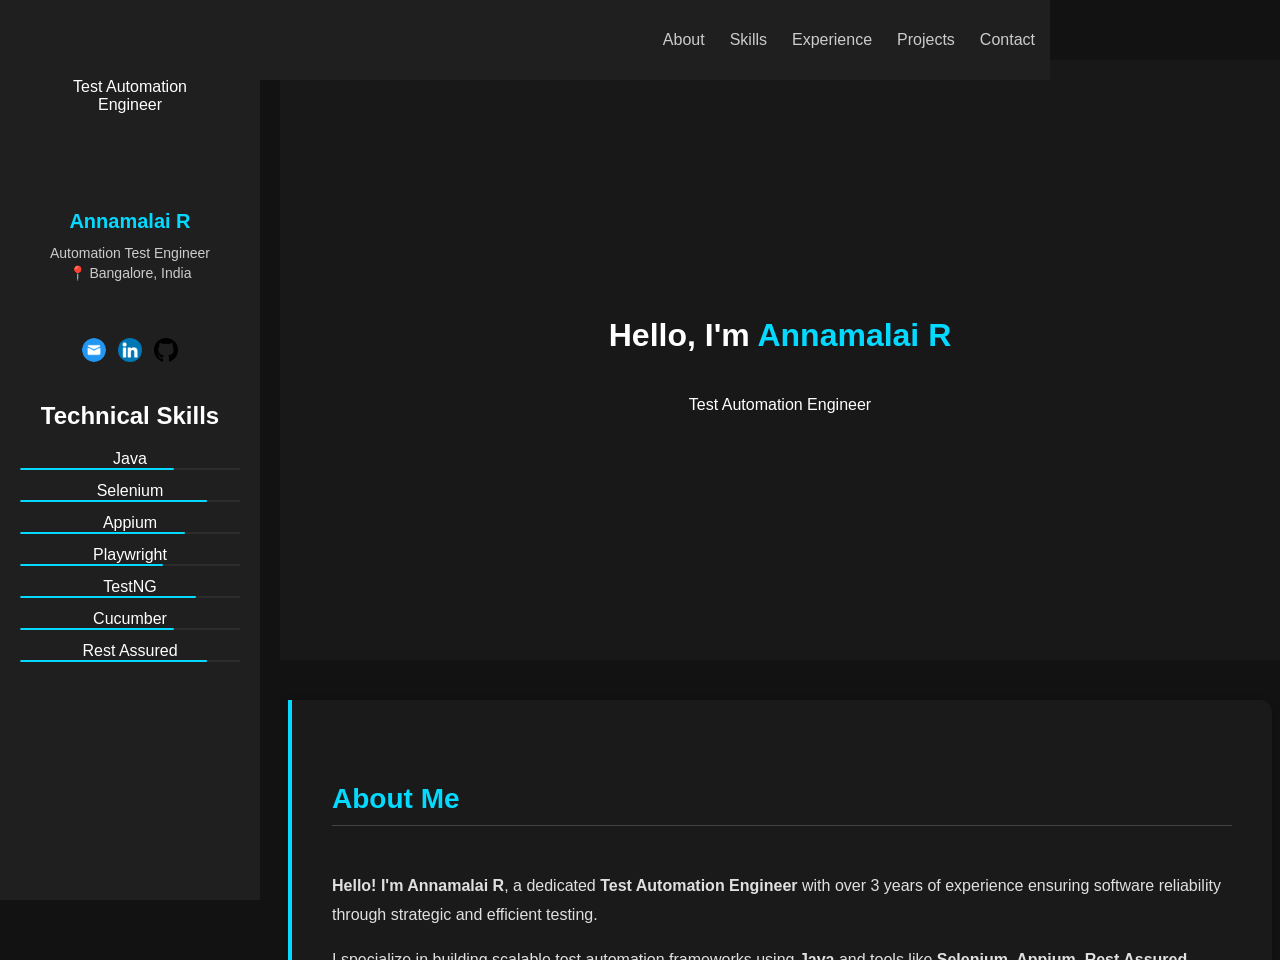
==== index.html @ fef2aa0e "Update index.html" ====
<!DOCTYPE html>
<html lang="en">
<head>
    <meta charset="UTF-8">
    <meta name="viewport" content="width=device-width, initial-scale=1.0">
    <meta name="description" content="Annamalai R | Automation Test Engineer skilled in Java, Selenium, Appium, Playwright, and more.">
    <meta property="og:title" content="Annamalai R |  Automation Test Engineer" />
    <meta property="og:description" content="Portfolio of Annamalai R, expert in Selenium, Java, Playwright, and API Testing." />
    <meta property="og:image" content="profile.jpg" />
    <meta property="og:type" content="website" />
    <title>Annamalai R | Portfolio</title>
    <link rel="stylesheet" href="styles.css">
    <script src="script.js" defer></script>
    <link rel="preconnect" href="https://fonts.googleapis.com">
    <link rel="preconnect" href="https://fonts.gstatic.com" crossorigin>
    <link href="https://fonts.googleapis.com/css2?family=DM+Sans:wght@300;400;600&display=swap" rel="stylesheet">
</head>
<body>
<aside class="sidebar">
    <img src="profile.png" alt="Annamalai R - Test Automation Engineer" />
    <h1>Annamalai R</h1>
    <p>Automation Test Engineer</p>
    <p>📍 Bangalore, India</p>
    <nav class="social-icons">
        <a href="mailto:annamalairaja2903@gmail.com" target="_blank">
            <img src="icons/mail.png" alt="Email" />
        </a>
        <a href="https://linkedin.com/in/annamalai-raja/" target="_blank">
            <img src="icons/linkedin.png" alt="LinkedIn" />
        </a>
        <a href="https://github.com/annamalai-raja" target="_blank">
            <img src="icons/github.png" alt="GitHub" />
        </a>
    </nav>
    <div class="skills-sidebar">
        <h2>Technical Skills</h2>
        <div class="skill"><span>Java</span><div class="skill-bar"><div class="skill-level" data-skill="70%"></div></div></div>
        <div class="skill"><span>Selenium</span><div class="skill-bar"><div class="skill-level" data-skill="85%"></div></div></div>
        <div class="skill"><span>Appium</span><div class="skill-bar"><div class="skill-level" data-skill="75%"></div></div></div>
        <div class="skill"><span>Playwright</span><div class="skill-bar"><div class="skill-level" data-skill="65%"></div></div></div>
        <div class="skill"><span>TestNG</span><div class="skill-bar"><div class="skill-level" data-skill="80%"></div></div></div>
        <div class="skill"><span>Cucumber</span><div class="skill-bar"><div class="skill-level" data-skill="70%"></div></div></div>
        <div class="skill"><span>Rest Assured</span><div class="skill-bar"><div class="skill-level" data-skill="85%"></div></div></div>
    </div>
</aside>
<main class="main-content">
    <nav class="navbar">
        <ul id="nav-links">
            <li><a href="#about" aria-label="About Section">About</a></li>
            <li><a href="#skills">Skills</a></li>
            <li><a href="#experience">Experience</a></li>
            <li><a href="#projects">Projects</a></li>
            <li><a href="#contact">Contact</a></li>
        </ul>
    </nav>
    <section class="hero">
        <h2>Hello, I'm <span>Annamalai R</span></h2>
        <p>Test Automation Engineer | Java | Selenium | Appium | Playwright</p>
    </section>
    <section id="about" class="section">
        <h2>About Me</h2>
        <div class="section-content" style="display: block; line-height: 1.8;">
            <p><strong>Hello! I'm Annamalai R</strong>, a dedicated <strong>Test Automation Engineer</strong> with over 3 years of experience ensuring software reliability through strategic and efficient testing.</p>

            <p>I specialize in building scalable test automation frameworks using <strong>Java</strong> and tools like <strong>Selenium, Appium, Rest Assured, TestNG</strong>, and <strong>Cucumber</strong>. I thrive in CI/CD environments powered by <strong>Git, Jenkins, Maven, Docker</strong>, and testing platforms like <strong>TestingBot</strong>.</p>

            <p>Curiosity fuels my growth—I’m currently exploring <strong>JavaScript</strong> and <strong>Playwright</strong> to expand my full-stack test capabilities and future-proof my QA career.</p>

            <p>When I’m not automating, you’ll find me experimenting with new tech, watching deep-dive content, or exploring how to improve testing strategies with emerging tools.</p>

            <p><strong>Open to new opportunities</strong> where I can learn, contribute, and collaborate with passionate teams to deliver high-quality software.</p>
        </div>
    </section>

    <section id="experience" class="section">
        <h2>Professional Experience</h2>
        <div class="section-content">
            <article class="card">
                <h3>Test Automation Engineer</h3>
                <p>TestUnity, Bangalore | Aug 2024 – Present</p>
            </article>
            <article class="card">
                <h3>Test Engineer</h3>
                <p>Infosys Limited, Bangalore | Feb 2022 – Feb 2024</p>
            </article>
        </div>
    </section>
    <section id="projects" class="section">
        <h2>Projects</h2>
        <div class="section-content">
            <button class="card" onclick="showPopup('stackbox')">Stackbox - Warehouse Management</button>
            <button class="card" onclick="showPopup('travel')">Customer Travel Solutions</button>
            <button class="card" onclick="showPopup('tractor')">Tractor Supply Chain</button>
            <button class="card" onclick="showPopup('retail')">Total Energies Retail Apps</button>
        </div>
    </section>
    <section id="contact" class="section contact">
        <h2>Contact Me</h2>
        <div class="social-icons">
            <a href="mailto:annamalairaja2903@gmail.com" target="_blank">
                <img src="icons/mail.png" alt="Email">
            </a>
            <a href="https://linkedin.com/in/annamalai-raja/" target="_blank">
                <img src="icons/linkedin.png" alt="LinkedIn">
            </a>
        </div>
    </section>

    <section class="resume-section">
        <h2>📄 Want My Resume?</h2>
        <a href="resume.pdf" download>Download Resume</a>
    </section>

    <footer>
        <p>&copy; 2025 Annamalai R. All Rights Reserved.</p>
    </footer>
</main>
</body>
</html>
---- styles.css ----
/* Minimalistic Dark Theme Styles */
body {
    font-family: 'Poppins', sans-serif;
    margin: 0;
    padding: 0;
    background-color: #121212;
    color: #e0e0e0;
    display: flex;
    flex-direction: row;
    height: 100vh;
    overflow: hidden;
}

/* Scrollbar */
::-webkit-scrollbar {
    width: 8px;
}
::-webkit-scrollbar-thumb {
    background: #333;
    border-radius: 4px;
}

/* Sidebar */
.sidebar {
    display: flex;
    flex-direction: column;
    justify-content: flex-start;
    width: 260px;
    background-color: #1f1f1f;
    color: white;
    text-align: center;
    padding: 20px;
    position: fixed;
    height: 100vh;
    left: 0;
    z-index: 101;
    transition: transform 0.3s ease;
    overflow-y: auto;
    flex-shrink: 0;
    box-sizing: border-box;
}

.sidebar img {
    width: 120px;
    height: 120px;
    border-radius: 16px;
    margin: 40px auto 20px auto;
    display: block;
    object-fit: cover;
}

.sidebar h1 {
    font-size: 20px;
    margin: 10px 0;
    color: #04D9FF;
}

.sidebar p {
    font-size: 14px;
    margin: 2px 0;
    color: #ccc;
}

.social-icons {
    display: flex;
    justify-content: center;
    gap: 12px;
    margin-top: 15px;
}

.social-icons img {
    width: 24px;
    height: 24px;
    transition: transform 0.3s ease;
}

.social-icons img:hover {
    transform: scale(1.1);
}

/* Main Content */
.main-content {
    margin-left: 280px;
    width: calc(100% - 280px);
    transition: margin-left 0.3s ease-in-out;
    padding-top: 60px;
    overflow-y: auto;
    height: 100vh;
}

/* Navbar */
.navbar {
    background-color: #1f1f1f;
    color: white;
    padding: 15px;
    display: flex;
    justify-content: flex-end;
    align-items: center;
    position: fixed;
    width: calc(100% - 260px);
    top: 0;
    left: 0;
    height: 50px;
    z-index: 102;
}

.navbar ul {
    list-style: none;
    display: flex;
    gap: 25px;
    margin: 0;
    padding: 0;
}

.navbar a {
    color: #ccc;
    text-decoration: none;
    font-weight: 500;
    transition: color 0.3s;
}

.navbar a:hover {
    color: #04D9FF;
}

.menu-toggle {
    background: none;
    border: none;
    color: #04D9FF;
    font-size: 24px;
    margin-right: 20px;
    cursor: pointer;
    display: none;
}

/* Hero Section */
.hero {
    text-align: center;
    padding: 100px 20px;
    background: #181818;
    color: #fff;
    height: 400px;
    display: flex;
    flex-direction: column;
    justify-content: center;
    animation: fadeInDown 1s ease-in-out;
}

@keyframes fadeInDown {
    0% {
        opacity: 0;
        transform: translateY(-30px);
    }
    100% {
        opacity: 1;
        transform: translateY(0);
    }
}

.hero h2 {
    font-size: 32px;
    font-weight: 700;
}

.hero span {
    color: #04D9FF;
}

/* Sections */
.section {
    padding: 60px 40px;
    background: #1a1a1a;
    margin: 40px auto;
    border-left: 4px solid #04D9FF;
    border-radius: 0 12px 12px 0;
    box-shadow: 0 4px 12px rgba(0,0,0,0.2);
    max-width: 900px;
    text-align: left;
}

.section h2 {
    font-size: 28px;
    color: #04D9FF;
    margin-bottom: 20px;
    border-bottom: 1px solid #444;
    padding-bottom: 10px;
}

.section-content {
    display: grid;
    grid-template-columns: repeat(auto-fit, minmax(200px, 1fr));
    gap: 20px;
    padding-top: 10px;
}

/* Card */
.card {
    background: #2a2a2a;
    color: #f0f0f0;
    padding: 20px;
    border-radius: 10px;
    box-shadow: 0 4px 8px rgba(0, 0, 0, 0.2);
    transition: transform 0.3s ease-in-out, box-shadow 0.3s ease-in-out;
    text-align: center;
    cursor: pointer;
}

.card:hover {
    transform: scale(1.05);
    box-shadow: 0 0 14px #04D9FF;
}

/* Skill Bars */
.skill-bar {
    background-color: #2c2c2c;
    border-radius: 4px;
    height: 2px;
    width: 100%;
    overflow: hidden;
    margin-bottom: 12px;
}

.skill-level {
    height: 100%;
    background-color: #04D9FF;
    border-radius: 4px;
    width: 0%;
    transition: width 1.5s ease-in-out;
}

/* Resume Section */
.resume-section {
    background: #181818;
    margin: 40px auto;
    padding: 50px;
    max-width: 900px;
    border-left: 4px solid #04D9FF;
    border-radius: 0 12px 12px 0;
    text-align: center;
    box-shadow: 0 4px 10px rgba(0, 255, 100, 0.15);
}

.resume-section h2 {
    color: #04D9FF;
    font-size: 26px;
    margin-bottom: 20px;
}

.resume-section a {
    display: inline-block;
    padding: 12px 24px;
    background-color: transparent;
    color: #04D9FF;
    border: 2px solid #04D9FF;
    border-radius: 8px;
    text-decoration: none;
    font-weight: 600;
    transition: all 0.3s ease-in-out;
}

.resume-section a:hover {
    background-color: #04D9FF;
    color: #121212;
    box-shadow: 0 0 10px #04D9FF;
}

/* Footer */
footer {
    text-align: center;
    padding: 20px;
    background: #1f1f1f;
    color: #aaa;
    margin-top: 0;
}

/* Responsive */
@media (max-width: 768px) {
    .sidebar {
        width: 250px;
        transform: translateX(-100%);
        transition: transform 0.3s;
    }

    .sidebar.active {
        transform: translateX(0);
    }

    .main-content {
        margin-left: 0;
        width: 100%;
        padding-top: 60px;
    }

    .navbar {
        width: 100%;
        left: 0;
        justify-content: space-between;
    }

    .menu-toggle {
        display: block;
    }
}
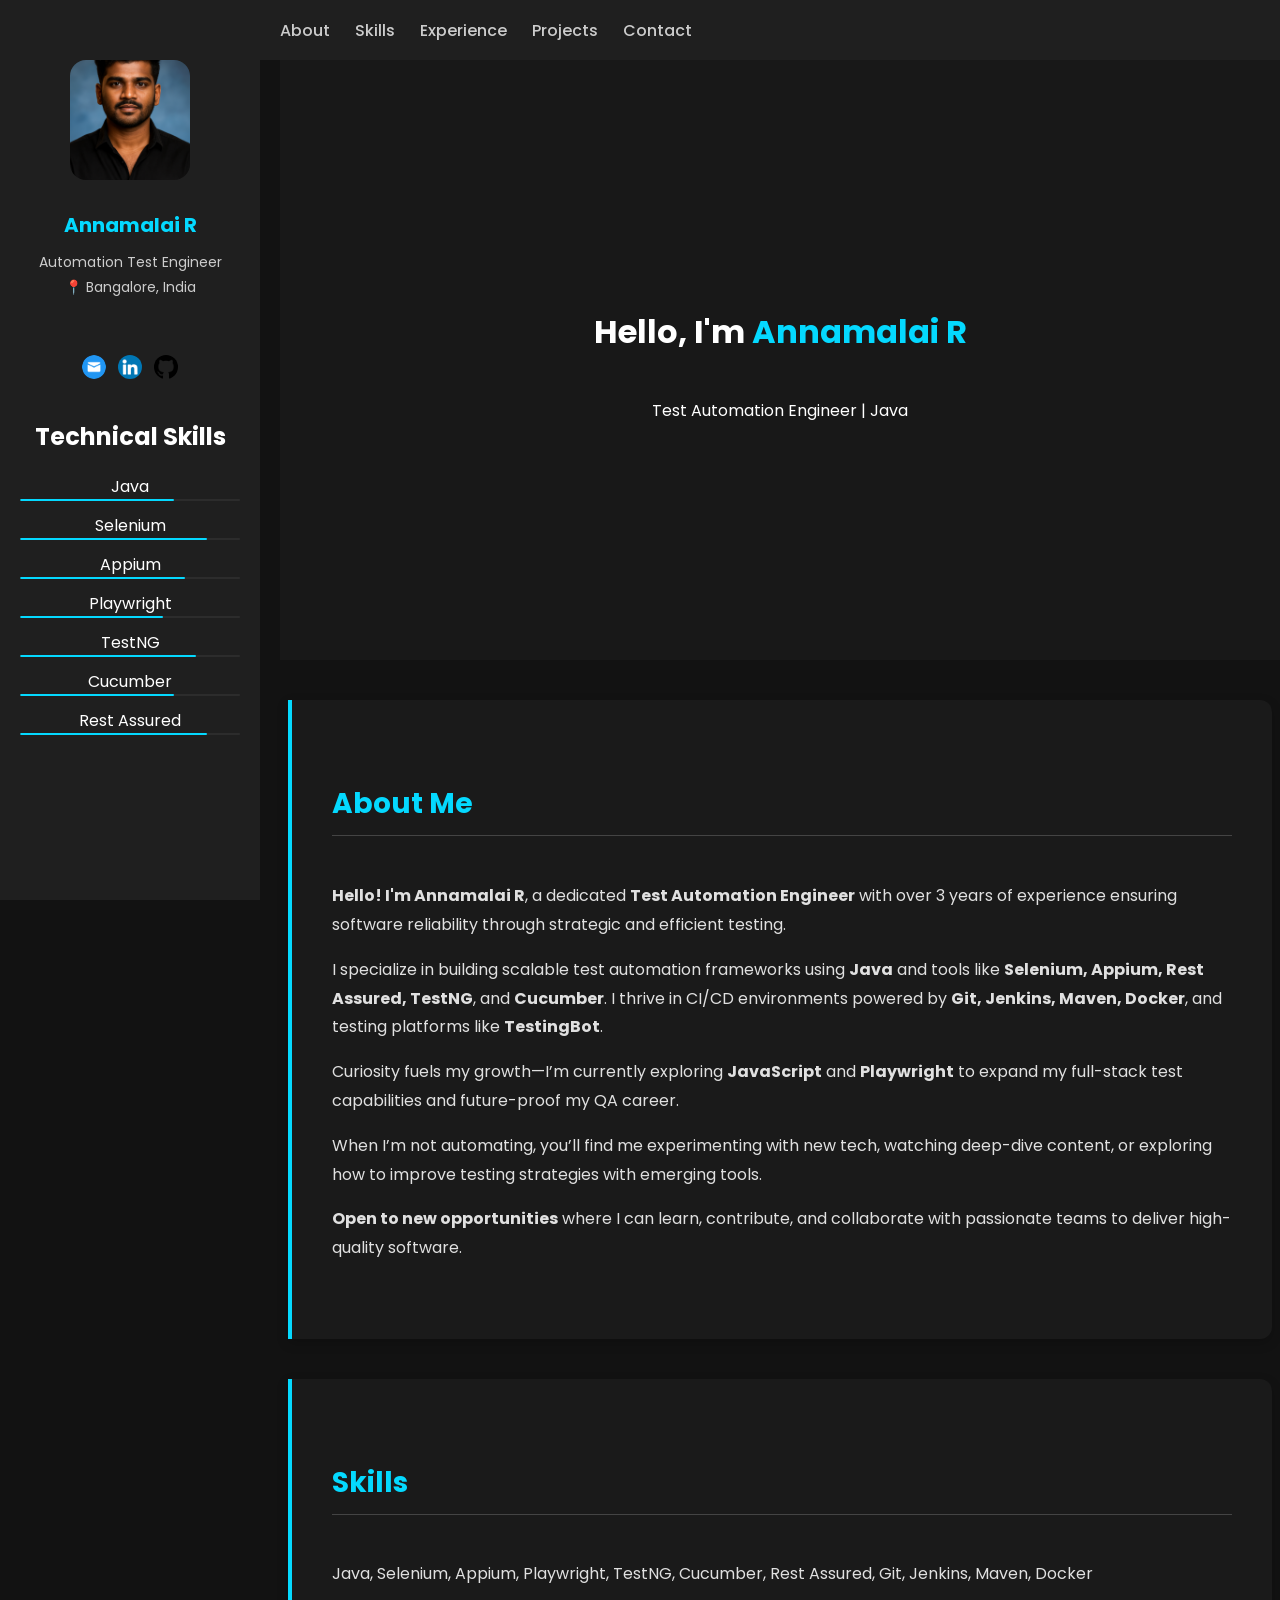
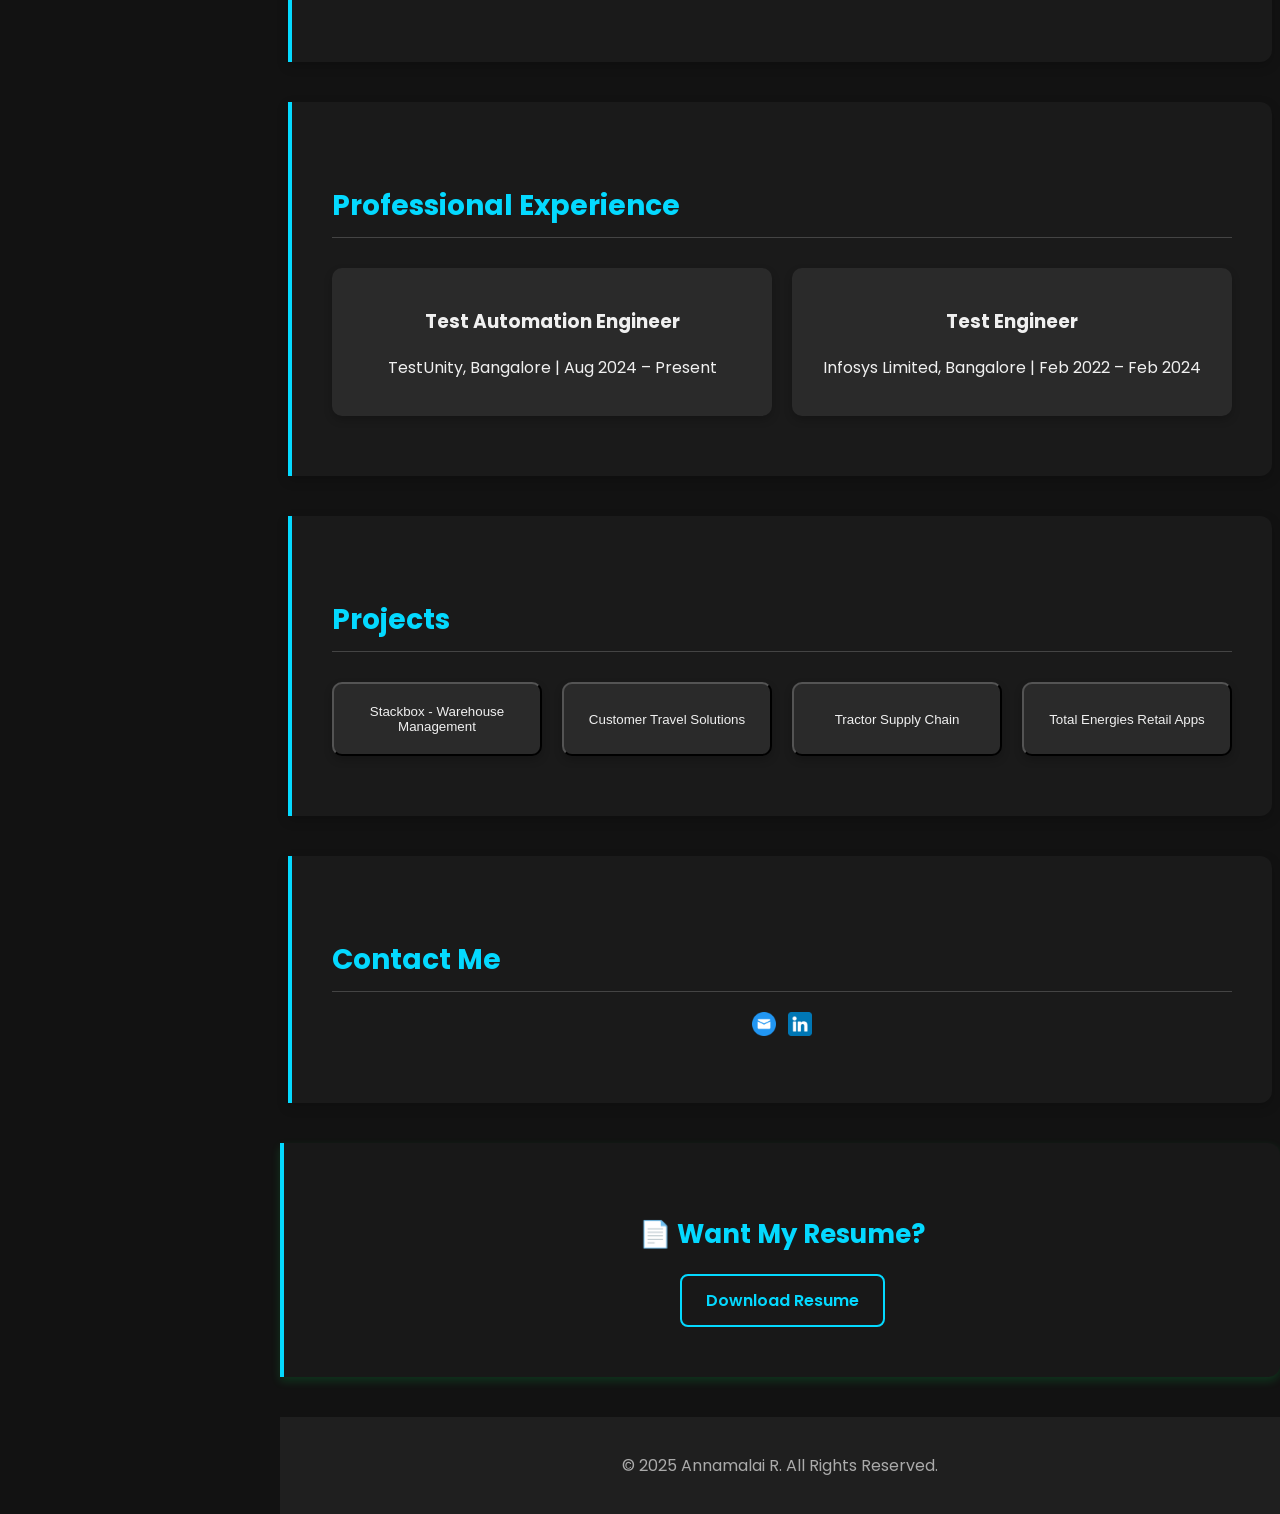
==== commit 179c5347: "changes" ====
--- a/index.html
+++ b/index.html
@@ -4,34 +4,39 @@
     <meta charset="UTF-8">
     <meta name="viewport" content="width=device-width, initial-scale=1.0">
     <meta name="description" content="Annamalai R | Automation Test Engineer skilled in Java, Selenium, Appium, Playwright, and more.">
-    <meta property="og:title" content="Annamalai R |  Automation Test Engineer" />
+    <meta property="og:title" content="Annamalai R | Automation Test Engineer" />
     <meta property="og:description" content="Portfolio of Annamalai R, expert in Selenium, Java, Playwright, and API Testing." />
-    <meta property="og:image" content="profile.jpg" />
+    <meta property="og:image" content="profile.png" />
     <meta property="og:type" content="website" />
     <title>Annamalai R | Portfolio</title>
+
+    <!-- Styles -->
     <link rel="stylesheet" href="styles.css">
     <script src="script.js" defer></script>
+
+    <!-- Fonts -->
     <link rel="preconnect" href="https://fonts.googleapis.com">
     <link rel="preconnect" href="https://fonts.gstatic.com" crossorigin>
-    <link href="https://fonts.googleapis.com/css2?family=DM+Sans:wght@300;400;600&display=swap" rel="stylesheet">
+    <link href="https://fonts.googleapis.com/css2?family=Poppins:wght@300;400;600&display=swap" rel="stylesheet">
 </head>
 <body>
 <aside class="sidebar">
-    <img src="profile.png" alt="Annamalai R - Test Automation Engineer" />
+    <img src="profile.png" alt="Profile picture of Annamalai R - Test Automation Engineer" />
     <h1>Annamalai R</h1>
     <p>Automation Test Engineer</p>
     <p>📍 Bangalore, India</p>
     <nav class="social-icons">
-        <a href="mailto:annamalairaja2903@gmail.com" target="_blank">
-            <img src="icons/mail.png" alt="Email" />
+        <a href="mailto:annamalairaja2903@gmail.com" aria-label="Email Me">
+            <img src="icons/mail.png" alt="Email Icon" />
         </a>
-        <a href="https://linkedin.com/in/annamalai-raja/" target="_blank">
-            <img src="icons/linkedin.png" alt="LinkedIn" />
+        <a href="https://linkedin.com/in/annamalai-raja/" target="_blank" aria-label="LinkedIn Profile">
+            <img src="icons/linkedin.png" alt="LinkedIn Icon" />
         </a>
-        <a href="https://github.com/annamalai-raja" target="_blank">
-            <img src="icons/github.png" alt="GitHub" />
+        <a href="https://github.com/annamalai-raja" target="_blank" aria-label="GitHub Profile">
+            <img src="icons/github.png" alt="GitHub Icon" />
         </a>
     </nav>
+
     <div class="skills-sidebar">
         <h2>Technical Skills</h2>
         <div class="skill"><span>Java</span><div class="skill-bar"><div class="skill-level" data-skill="70%"></div></div></div>
@@ -43,32 +48,39 @@
         <div class="skill"><span>Rest Assured</span><div class="skill-bar"><div class="skill-level" data-skill="85%"></div></div></div>
     </div>
 </aside>
+
 <main class="main-content">
     <nav class="navbar">
+        <button class="menu-toggle" onclick="toggleMenu()">☰</button>
         <ul id="nav-links">
             <li><a href="#about" aria-label="About Section">About</a></li>
-            <li><a href="#skills">Skills</a></li>
-            <li><a href="#experience">Experience</a></li>
-            <li><a href="#projects">Projects</a></li>
-            <li><a href="#contact">Contact</a></li>
+            <li><a href="#skills" aria-label="Skills Section">Skills</a></li>
+            <li><a href="#experience" aria-label="Experience Section">Experience</a></li>
+            <li><a href="#projects" aria-label="Projects Section">Projects</a></li>
+            <li><a href="#contact" aria-label="Contact Section">Contact</a></li>
         </ul>
     </nav>
+
     <section class="hero">
         <h2>Hello, I'm <span>Annamalai R</span></h2>
-        <p>Test Automation Engineer | Java | Selenium | Appium | Playwright</p>
+        <p></p>
     </section>
+
     <section id="about" class="section">
         <h2>About Me</h2>
-        <div class="section-content" style="display: block; line-height: 1.8;">
+        <div class="section-content about-text">
             <p><strong>Hello! I'm Annamalai R</strong>, a dedicated <strong>Test Automation Engineer</strong> with over 3 years of experience ensuring software reliability through strategic and efficient testing.</p>
+            <p>I specialize in building scalable test automation frameworks using <strong>Java</strong> and tools like <strong>Selenium, Appium, Rest Assured, TestNG</strong>, and <strong>Cucumber</strong>. I thrive in CI/CD environments powered by <strong>Git, Jenkins, Maven, Docker</strong>, and testing platforms like <strong>TestingBot</strong>.</p>
+            <p>Curiosity fuels my growth—I’m currently exploring <strong>JavaScript</strong> and <strong>Playwright</strong> to expand my full-stack test capabilities and future-proof my QA career.</p>
+            <p>When I’m not automating, you’ll find me experimenting with new tech, watching deep-dive content, or exploring how to improve testing strategies with emerging tools.</p>
+            <p><strong>Open to new opportunities</strong> where I can learn, contribute, and collaborate with passionate teams to deliver high-quality software.</p>
+        </div>
+    </section>
 
-            <p>I specialize in building scalable test automation frameworks using <strong>Java</strong> and tools like <strong>Selenium, Appium, Rest Assured, TestNG</strong>, and <strong>Cucumber</strong>. I thrive in CI/CD environments powered by <strong>Git, Jenkins, Maven, Docker</strong>, and testing platforms like <strong>TestingBot</strong>.</p>
-
-            <p>Curiosity fuels my growth—I’m currently exploring <strong>JavaScript</strong> and <strong>Playwright</strong> to expand my full-stack test capabilities and future-proof my QA career.</p>
-
-            <p>When I’m not automating, you’ll find me experimenting with new tech, watching deep-dive content, or exploring how to improve testing strategies with emerging tools.</p>
-
-            <p><strong>Open to new opportunities</strong> where I can learn, contribute, and collaborate with passionate teams to deliver high-quality software.</p>
+    <section id="skills" class="section">
+        <h2>Skills</h2>
+        <div class="section-content">
+            <p>Java, Selenium, Appium, Playwright, TestNG, Cucumber, Rest Assured, Git, Jenkins, Maven, Docker</p>
         </div>
     </section>
 
@@ -85,6 +97,7 @@
             </article>
         </div>
     </section>
+
     <section id="projects" class="section">
         <h2>Projects</h2>
         <div class="section-content">
@@ -94,14 +107,15 @@
             <button class="card" onclick="showPopup('retail')">Total Energies Retail Apps</button>
         </div>
     </section>
+
     <section id="contact" class="section contact">
         <h2>Contact Me</h2>
         <div class="social-icons">
-            <a href="mailto:annamalairaja2903@gmail.com" target="_blank">
-                <img src="icons/mail.png" alt="Email">
+            <a href="mailto:annamalairaja2903@gmail.com" aria-label="Email Me">
+                <img src="icons/mail.png" alt="Email Icon">
             </a>
-            <a href="https://linkedin.com/in/annamalai-raja/" target="_blank">
-                <img src="icons/linkedin.png" alt="LinkedIn">
+            <a href="https://linkedin.com/in/annamalai-raja/" target="_blank" aria-label="LinkedIn Profile">
+                <img src="icons/linkedin.png" alt="LinkedIn Icon">
             </a>
         </div>
     </section>
--- a/styles.css
+++ b/styles.css
@@ -1,4 +1,4 @@
-/* Minimalistic Dark Theme Styles */
+/* Dark Theme with #04D9FF Accent */
 body {
     font-family: 'Poppins', sans-serif;
     margin: 0;
@@ -7,8 +7,7 @@
     color: #e0e0e0;
     display: flex;
     flex-direction: row;
-    height: 100vh;
-    overflow: hidden;
+    min-height: 100vh;
 }
 
 /* Scrollbar */
@@ -84,24 +83,23 @@
     width: calc(100% - 280px);
     transition: margin-left 0.3s ease-in-out;
     padding-top: 60px;
-    overflow-y: auto;
-    height: 100vh;
 }
 
 /* Navbar */
 .navbar {
     background-color: #1f1f1f;
     color: white;
-    padding: 15px;
-    display: flex;
-    justify-content: flex-end;
-    align-items: center;
+    padding: 0 20px;
+    display: flex;
+    justify-content: space-between; /* Space between button and links */
+    align-items: center; /* Vertical alignment */
     position: fixed;
+    top: 0;
+    left: 260px; /* Matches sidebar width */
+    height: 60px;
     width: calc(100% - 260px);
-    top: 0;
-    left: 0;
-    height: 50px;
     z-index: 102;
+    box-sizing: border-box;
 }
 
 .navbar ul {
@@ -128,9 +126,26 @@
     border: none;
     color: #04D9FF;
     font-size: 24px;
-    margin-right: 20px;
     cursor: pointer;
     display: none;
+}
+
+/* Mobile menu active */
+#nav-links.active {
+    display: flex;
+    flex-direction: column;
+    width: 100%;
+    background: #1f1f1f;
+    padding: 10px 0;
+    position: absolute;
+    top: 60px;
+    left: 0;
+    gap: 10px;
+    border-top: 1px solid #333;
+}
+
+#nav-links.active li {
+    text-align: center;
 }
 
 /* Hero Section */
@@ -139,7 +154,7 @@
     padding: 100px 20px;
     background: #181818;
     color: #fff;
-    height: 400px;
+    min-height: 400px;
     display: flex;
     flex-direction: column;
     justify-content: center;
@@ -193,6 +208,11 @@
     padding-top: 10px;
 }
 
+.about-text {
+    display: block;
+    line-height: 1.8;
+}
+
 /* Card */
 .card {
     background: #2a2a2a;
@@ -264,13 +284,44 @@
     box-shadow: 0 0 10px #04D9FF;
 }
 
+/* Popup Styles */
+.popup-overlay {
+    position: fixed;
+    top: 0; left: 0;
+    width: 100%; height: 100%;
+    background: rgba(0,0,0,0.7);
+    display: flex;
+    align-items: center;
+    justify-content: center;
+    z-index: 200;
+}
+
+.popup-card {
+    background: #1f1f1f;
+    color: #fff;
+    padding: 20px;
+    border-radius: 8px;
+    max-width: 500px;
+    width: 90%;
+    position: relative;
+    box-shadow: 0 0 10px #04D9FF;
+}
+
+.popup-close {
+    position: absolute;
+    top: 8px;
+    right: 12px;
+    font-size: 20px;
+    cursor: pointer;
+    color: #04D9FF;
+}
+
 /* Footer */
 footer {
     text-align: center;
     padding: 20px;
     background: #1f1f1f;
     color: #aaa;
-    margin-top: 0;
 }
 
 /* Responsive */
@@ -278,7 +329,6 @@
     .sidebar {
         width: 250px;
         transform: translateX(-100%);
-        transition: transform 0.3s;
     }
 
     .sidebar.active {
@@ -292,12 +342,16 @@
     }
 
     .navbar {
+        left:0;
         width: 100%;
-        left: 0;
-        justify-content: space-between;
     }
 
     .menu-toggle {
         display: block;
     }
-}
+
+    .navbar ul {
+        display: none;
+    }
+
+}
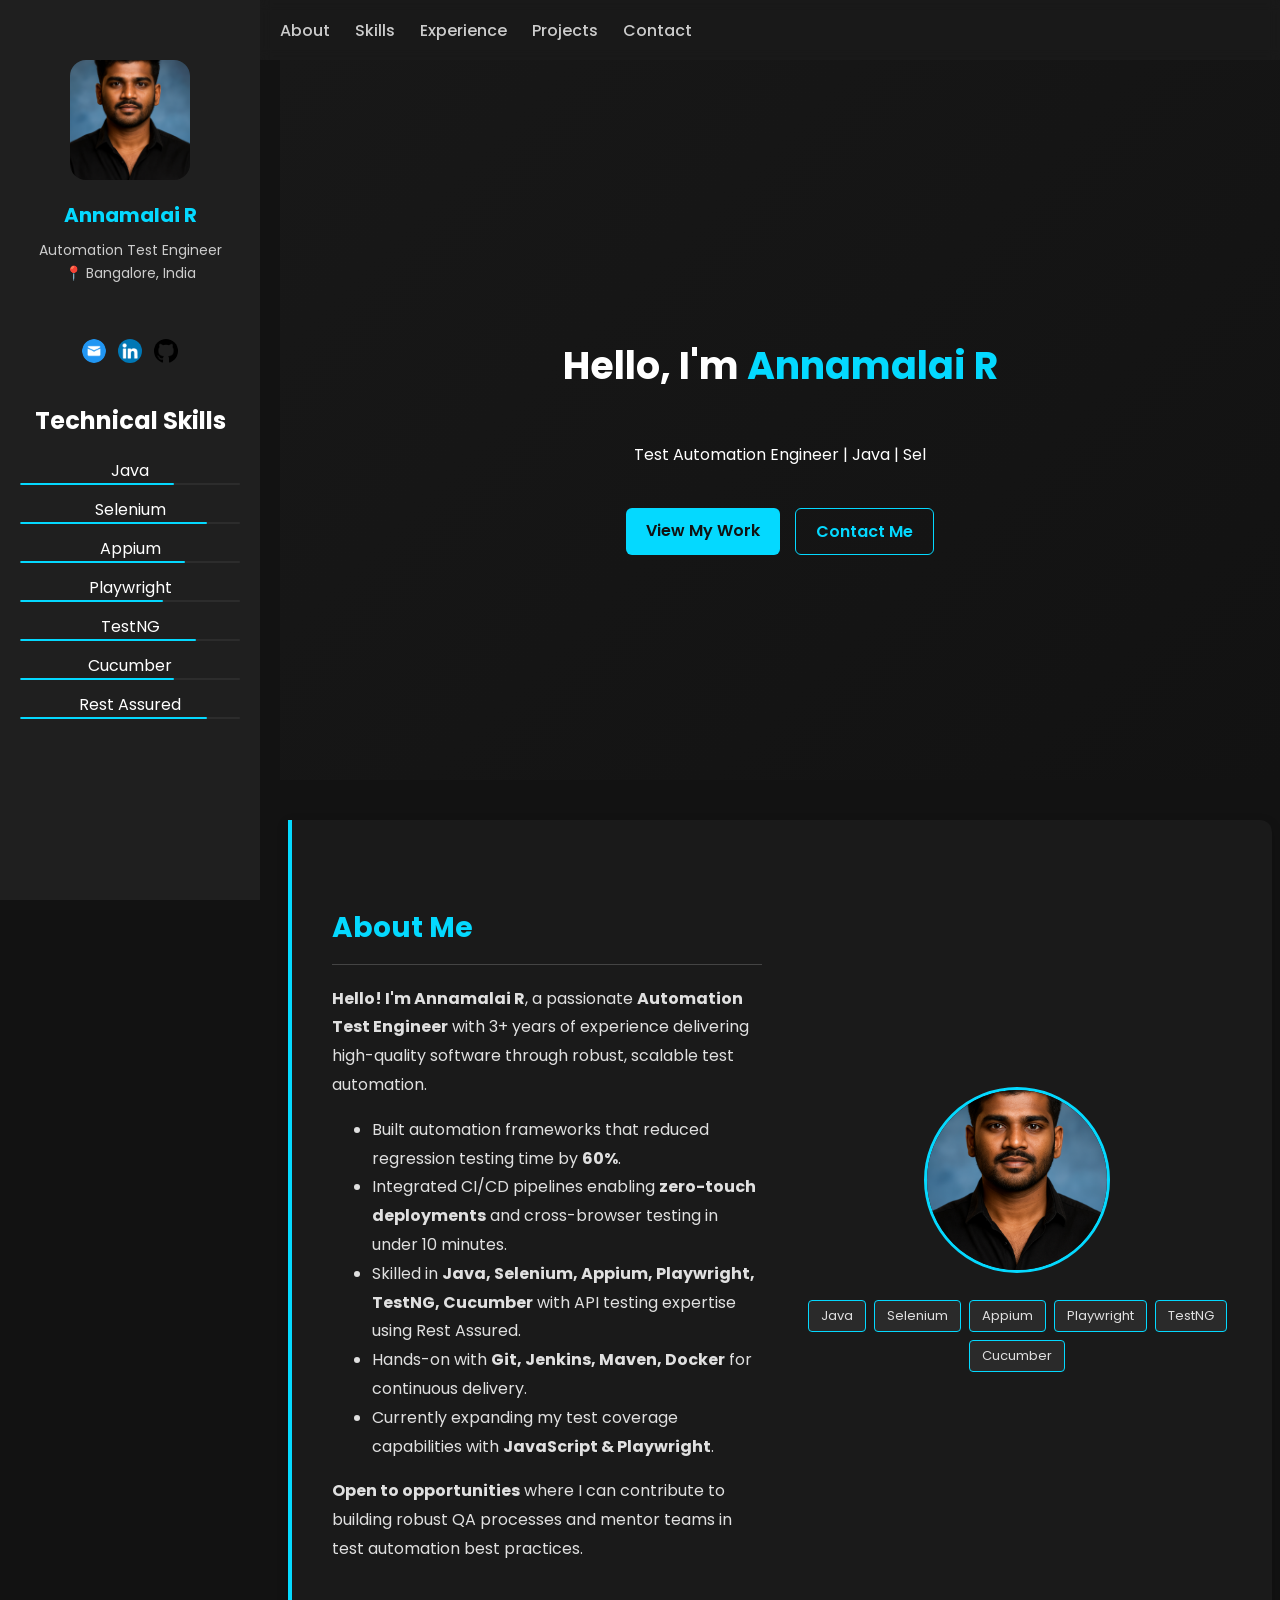
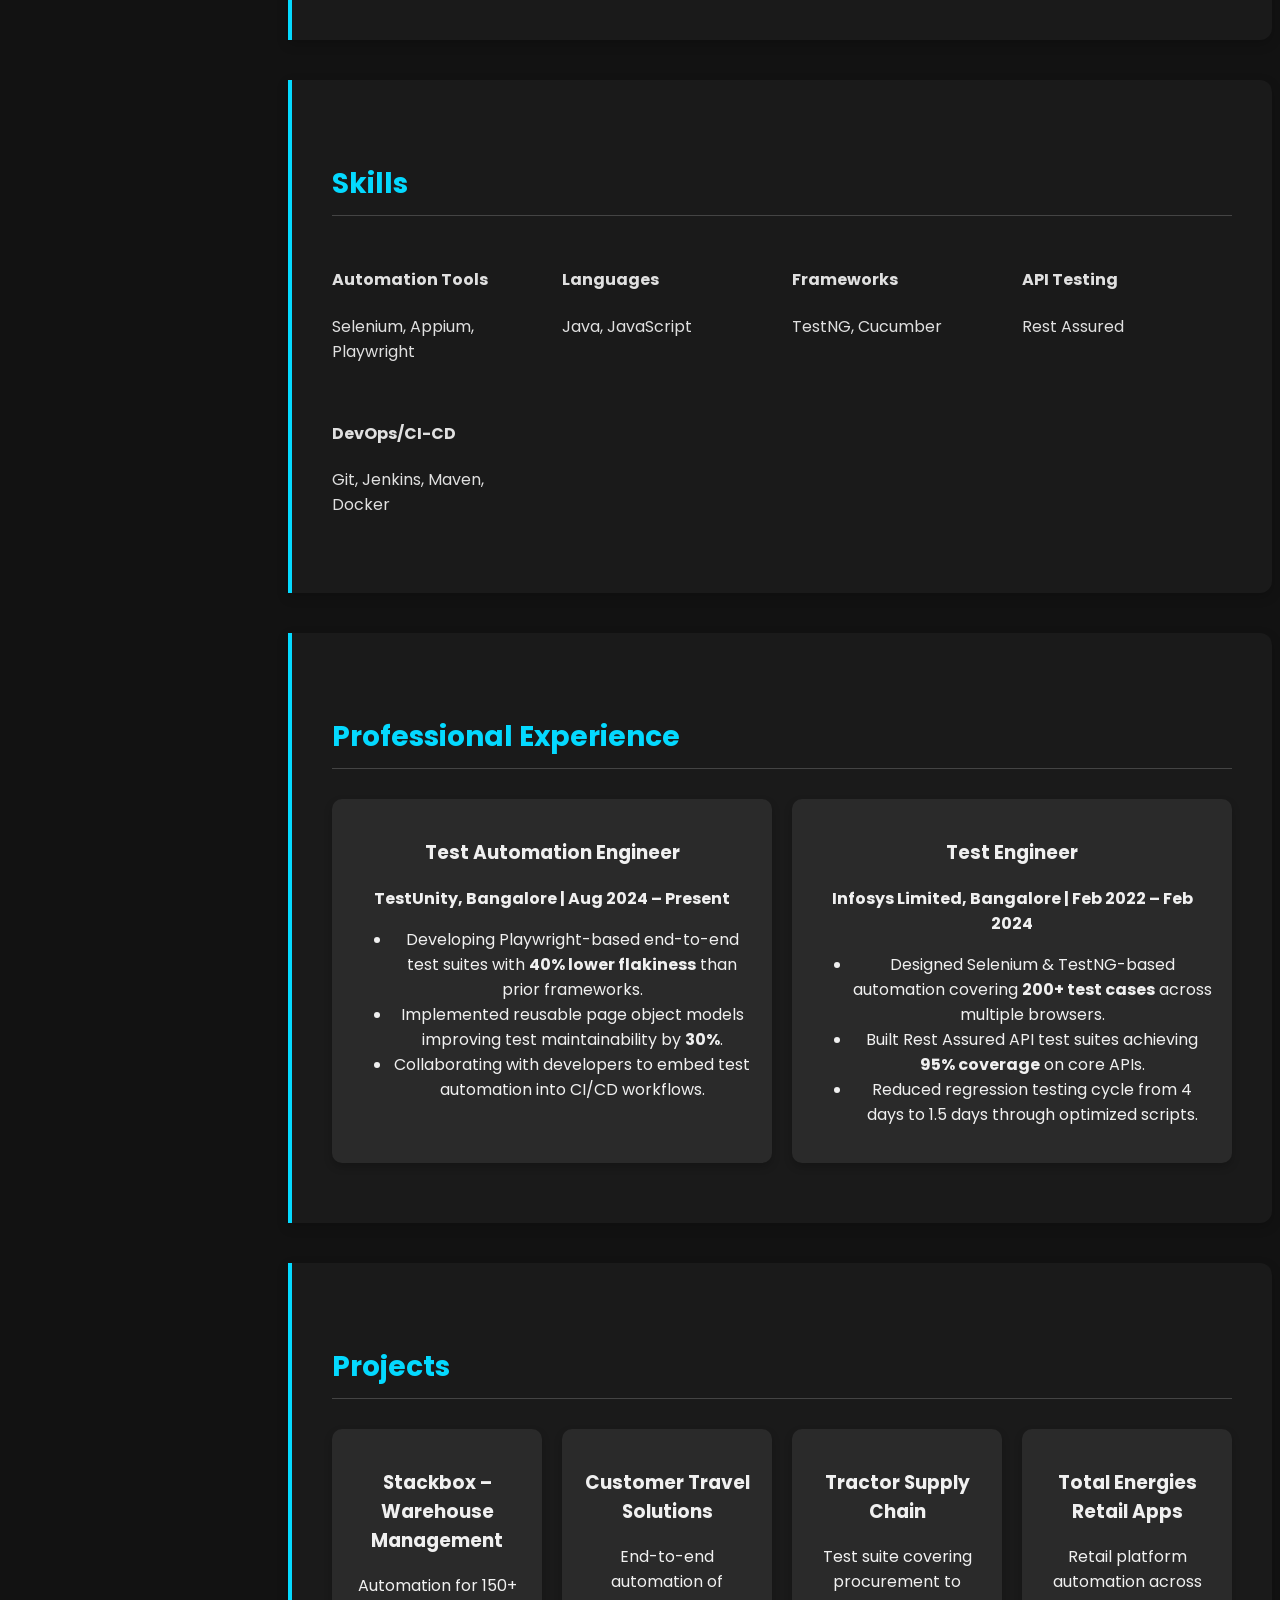
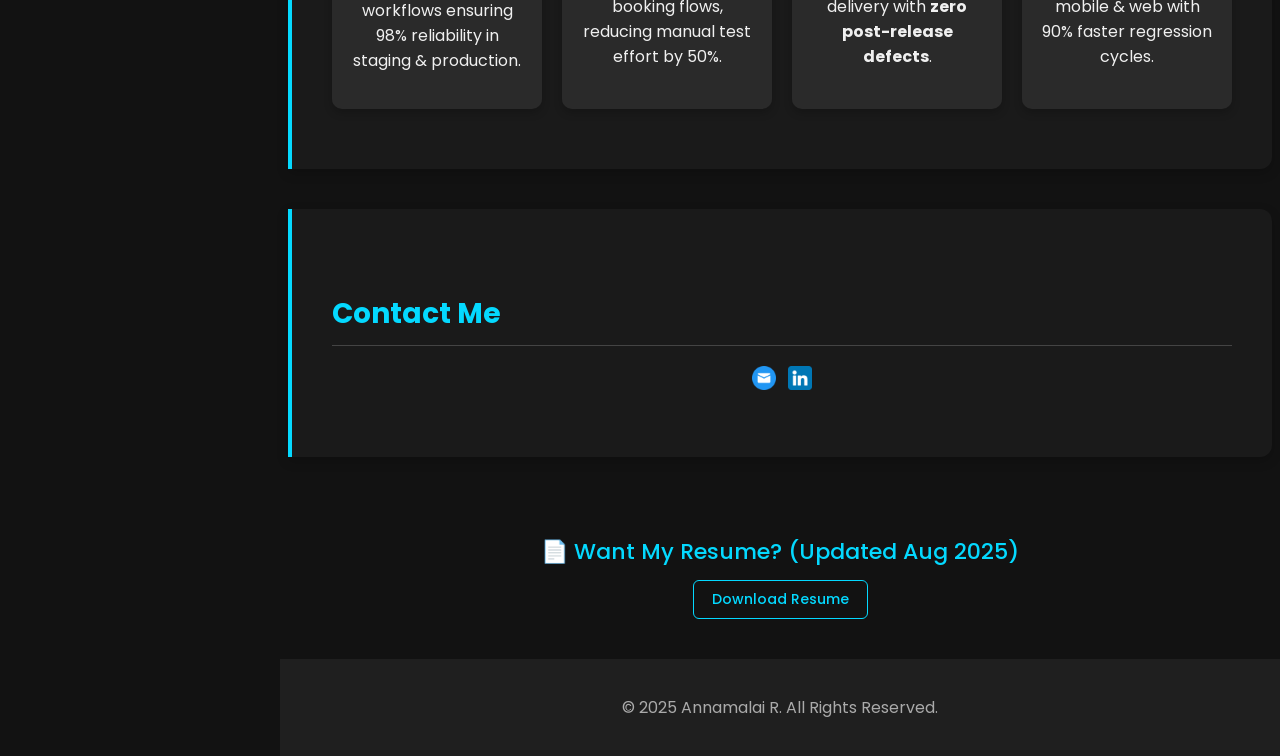
==== commit 45ec0e5b: "Updating profile pic" ====
--- a/index.html
+++ b/index.html
@@ -10,7 +10,6 @@
     <meta property="og:type" content="website" />
     <title>Annamalai R | Portfolio</title>
 
-    <!-- Styles -->
     <link rel="stylesheet" href="styles.css">
     <script src="script.js" defer></script>
 
@@ -50,6 +49,7 @@
 </aside>
 
 <main class="main-content">
+    <!-- Navbar -->
     <nav class="navbar">
         <button class="menu-toggle" onclick="toggleMenu()">☰</button>
         <ul id="nav-links">
@@ -61,53 +61,116 @@
         </ul>
     </nav>
 
+    <!-- Hero -->
     <section class="hero">
-        <h2>Hello, I'm <span>Annamalai R</span></h2>
-        <p></p>
-    </section>
-
-    <section id="about" class="section">
-        <h2>About Me</h2>
-        <div class="section-content about-text">
-            <p><strong>Hello! I'm Annamalai R</strong>, a dedicated <strong>Test Automation Engineer</strong> with over 3 years of experience ensuring software reliability through strategic and efficient testing.</p>
-            <p>I specialize in building scalable test automation frameworks using <strong>Java</strong> and tools like <strong>Selenium, Appium, Rest Assured, TestNG</strong>, and <strong>Cucumber</strong>. I thrive in CI/CD environments powered by <strong>Git, Jenkins, Maven, Docker</strong>, and testing platforms like <strong>TestingBot</strong>.</p>
-            <p>Curiosity fuels my growth—I’m currently exploring <strong>JavaScript</strong> and <strong>Playwright</strong> to expand my full-stack test capabilities and future-proof my QA career.</p>
-            <p>When I’m not automating, you’ll find me experimenting with new tech, watching deep-dive content, or exploring how to improve testing strategies with emerging tools.</p>
-            <p><strong>Open to new opportunities</strong> where I can learn, contribute, and collaborate with passionate teams to deliver high-quality software.</p>
+        <h1>Hello, I'm <span>Annamalai R</span></h1>
+        <p class="hero-role"></p>
+        <div class="hero-buttons">
+            <a href="#projects" class="btn-primary">View My Work</a>
+            <a href="#contact" class="btn-outline">Contact Me</a>
         </div>
     </section>
 
+    <!-- About -->
+    <section id="about" class="section about-section">
+        <div class="about-left">
+            <h2>About Me</h2>
+            <p><strong>Hello! I'm Annamalai R</strong>, a passionate <strong>Automation Test Engineer</strong> with 3+ years of experience delivering high-quality software through robust, scalable test automation.</p>
+            <ul>
+                <li>Built automation frameworks that reduced regression testing time by <strong>60%</strong>.</li>
+                <li>Integrated CI/CD pipelines enabling <strong>zero-touch deployments</strong> and cross-browser testing in under 10 minutes.</li>
+                <li>Skilled in <strong>Java, Selenium, Appium, Playwright, TestNG, Cucumber</strong> with API testing expertise using Rest Assured.</li>
+                <li>Hands-on with <strong>Git, Jenkins, Maven, Docker</strong> for continuous delivery.</li>
+                <li>Currently expanding my test coverage capabilities with <strong>JavaScript & Playwright</strong>.</li>
+            </ul>
+            <p><strong>Open to opportunities</strong> where I can contribute to building robust QA processes and mentor teams in test automation best practices.</p>
+        </div>
+        <div class="about-right">
+            <img src="profile.png" alt="Annamalai R" class="about-image">
+            <div class="tech-badges">
+                <span>Java</span><span>Selenium</span><span>Appium</span>
+                <span>Playwright</span><span>TestNG</span><span>Cucumber</span>
+            </div>
+        </div>
+    </section>
+
+    <!-- Skills -->
     <section id="skills" class="section">
         <h2>Skills</h2>
         <div class="section-content">
-            <p>Java, Selenium, Appium, Playwright, TestNG, Cucumber, Rest Assured, Git, Jenkins, Maven, Docker</p>
+            <div>
+                <h4>Automation Tools</h4>
+                <p>Selenium, Appium, Playwright</p>
+            </div>
+            <div>
+                <h4>Languages</h4>
+                <p>Java, JavaScript</p>
+            </div>
+            <div>
+                <h4>Frameworks</h4>
+                <p>TestNG, Cucumber</p>
+            </div>
+            <div>
+                <h4>API Testing</h4>
+                <p>Rest Assured</p>
+            </div>
+            <div>
+                <h4>DevOps/CI-CD</h4>
+                <p>Git, Jenkins, Maven, Docker</p>
+            </div>
         </div>
     </section>
 
+    <!-- Experience -->
     <section id="experience" class="section">
         <h2>Professional Experience</h2>
         <div class="section-content">
             <article class="card">
                 <h3>Test Automation Engineer</h3>
-                <p>TestUnity, Bangalore | Aug 2024 – Present</p>
+                <p><strong>TestUnity, Bangalore | Aug 2024 – Present</strong></p>
+                <ul>
+                    <li>Developing Playwright-based end-to-end test suites with <strong>40% lower flakiness</strong> than prior frameworks.</li>
+                    <li>Implemented reusable page object models improving test maintainability by <strong>30%</strong>.</li>
+                    <li>Collaborating with developers to embed test automation into CI/CD workflows.</li>
+                </ul>
             </article>
+
             <article class="card">
                 <h3>Test Engineer</h3>
-                <p>Infosys Limited, Bangalore | Feb 2022 – Feb 2024</p>
+                <p><strong>Infosys Limited, Bangalore | Feb 2022 – Feb 2024</strong></p>
+                <ul>
+                    <li>Designed Selenium & TestNG-based automation covering <strong>200+ test cases</strong> across multiple browsers.</li>
+                    <li>Built Rest Assured API test suites achieving <strong>95% coverage</strong> on core APIs.</li>
+                    <li>Reduced regression testing cycle from 4 days to 1.5 days through optimized scripts.</li>
+                </ul>
             </article>
         </div>
     </section>
 
+    <!-- Projects -->
     <section id="projects" class="section">
         <h2>Projects</h2>
         <div class="section-content">
-            <button class="card" onclick="showPopup('stackbox')">Stackbox - Warehouse Management</button>
-            <button class="card" onclick="showPopup('travel')">Customer Travel Solutions</button>
-            <button class="card" onclick="showPopup('tractor')">Tractor Supply Chain</button>
-            <button class="card" onclick="showPopup('retail')">Total Energies Retail Apps</button>
+            <div class="card" onclick="showPopup('stackbox')">
+                <h3>Stackbox – Warehouse Management</h3>
+                <p>Automation for 150+ workflows ensuring 98% reliability in staging & production.</p>
+            </div>
+            <div class="card" onclick="showPopup('travel')">
+                <h3>Customer Travel Solutions</h3>
+                <p>End-to-end automation of booking flows, reducing manual test effort by 50%.</p>
+            </div>
+            <div class="card" onclick="showPopup('tractor')">
+                <h3>Tractor Supply Chain</h3>
+                <p>Test suite covering procurement to delivery with <strong>zero post-release defects</strong>.</p>
+            </div>
+            <div class="card" onclick="showPopup('retail')">
+                <h3>Total Energies Retail Apps</h3>
+                <p>Retail platform automation across mobile & web with 90% faster regression cycles.</p>
+            </div>
         </div>
     </section>
 
+    <!-- Contact -->
     <section id="contact" class="section contact">
         <h2>Contact Me</h2>
         <div class="social-icons">
@@ -120,8 +183,9 @@
         </div>
     </section>
 
+    <!-- Minimal Resume -->
     <section class="resume-section">
-        <h2>📄 Want My Resume?</h2>
+        <h2>📄 Want My Resume? (Updated Aug 2025)</h2>
         <a href="resume.pdf" download>Download Resume</a>
     </section>
 
--- a/styles.css
+++ b/styles.css
@@ -1,4 +1,4 @@
-/* Dark Theme with #04D9FF Accent */
+/* Global */
 body {
     font-family: 'Poppins', sans-serif;
     margin: 0;
@@ -9,21 +9,11 @@
     flex-direction: row;
     min-height: 100vh;
 }
-
-/* Scrollbar */
-::-webkit-scrollbar {
-    width: 8px;
-}
-::-webkit-scrollbar-thumb {
-    background: #333;
-    border-radius: 4px;
-}
+::-webkit-scrollbar { width: 8px; }
+::-webkit-scrollbar-thumb { background: #333; border-radius: 4px; }
 
 /* Sidebar */
 .sidebar {
-    display: flex;
-    flex-direction: column;
-    justify-content: flex-start;
     width: 260px;
     background-color: #1f1f1f;
     color: white;
@@ -32,326 +22,217 @@
     position: fixed;
     height: 100vh;
     left: 0;
+    overflow-y: auto;
+    box-sizing: border-box;
     z-index: 101;
     transition: transform 0.3s ease;
-    overflow-y: auto;
-    flex-shrink: 0;
-    box-sizing: border-box;
-}
-
+}
 .sidebar img {
-    width: 120px;
-    height: 120px;
+    width: 120px; height: 120px;
     border-radius: 16px;
-    margin: 40px auto 20px auto;
-    display: block;
-    object-fit: cover;
-}
-
-.sidebar h1 {
-    font-size: 20px;
-    margin: 10px 0;
-    color: #04D9FF;
-}
-
-.sidebar p {
-    font-size: 14px;
-    margin: 2px 0;
-    color: #ccc;
-}
+    margin: 40px auto 20px;
+    display: block; object-fit: cover;
+}
+.sidebar h1 { font-size: 20px; color: #04D9FF; margin: 10px 0; }
+.sidebar p { font-size: 14px; color: #ccc; margin: 2px 0; }
 
 .social-icons {
-    display: flex;
-    justify-content: center;
-    gap: 12px;
-    margin-top: 15px;
-}
-
+    display: flex; justify-content: center; gap: 12px; margin-top: 15px;
+}
 .social-icons img {
-    width: 24px;
-    height: 24px;
-    transition: transform 0.3s ease;
-}
-
-.social-icons img:hover {
-    transform: scale(1.1);
-}
+    width: 24px; height: 24px; transition: transform 0.3s ease;
+}
+.social-icons img:hover { transform: scale(1.1); }
 
 /* Main Content */
 .main-content {
     margin-left: 280px;
     width: calc(100% - 280px);
-    transition: margin-left 0.3s ease-in-out;
     padding-top: 60px;
 }
 
 /* Navbar */
 .navbar {
-    background-color: #1f1f1f;
+    background: rgba(31, 31, 31, 0.6);
+    backdrop-filter: blur(6px);
     color: white;
     padding: 0 20px;
-    display: flex;
-    justify-content: space-between; /* Space between button and links */
-    align-items: center; /* Vertical alignment */
-    position: fixed;
-    top: 0;
-    left: 260px; /* Matches sidebar width */
-    height: 60px;
-    width: calc(100% - 260px);
-    z-index: 102;
-    box-sizing: border-box;
-}
-
+    display: flex; justify-content: space-between; align-items: center;
+    position: fixed; top: 0; left: 260px;
+    height: 60px; width: calc(100% - 260px);
+    z-index: 102; box-sizing: border-box;
+    transition: background 0.3s ease;
+}
+.navbar.scrolled { background: #1f1f1f; }
 .navbar ul {
-    list-style: none;
-    display: flex;
-    gap: 25px;
-    margin: 0;
-    padding: 0;
-}
-
+    list-style: none; display: flex; gap: 25px; margin: 0; padding: 0;
+}
 .navbar a {
-    color: #ccc;
-    text-decoration: none;
-    font-weight: 500;
+    color: #ccc; text-decoration: none; font-weight: 500;
     transition: color 0.3s;
 }
-
-.navbar a:hover {
-    color: #04D9FF;
-}
-
+.navbar a:hover { color: #04D9FF; }
 .menu-toggle {
-    background: none;
-    border: none;
-    color: #04D9FF;
-    font-size: 24px;
-    cursor: pointer;
-    display: none;
-}
-
-/* Mobile menu active */
+    background: none; border: none; color: #04D9FF;
+    font-size: 24px; cursor: pointer; display: none;
+}
 #nav-links.active {
-    display: flex;
-    flex-direction: column;
-    width: 100%;
-    background: #1f1f1f;
-    padding: 10px 0;
-    position: absolute;
-    top: 60px;
-    left: 0;
-    gap: 10px;
+    display: flex; flex-direction: column;
+    width: 100%; background: #1f1f1f;
+    padding: 10px 0; position: absolute;
+    top: 60px; left: 0; gap: 10px;
     border-top: 1px solid #333;
 }
-
-#nav-links.active li {
-    text-align: center;
-}
-
-/* Hero Section */
+#nav-links.active li { text-align: center; }
+
+/* Hero */
 .hero {
     text-align: center;
-    padding: 100px 20px;
-    background: #181818;
-    color: #fff;
-    min-height: 400px;
-    display: flex;
-    flex-direction: column;
-    justify-content: center;
+    padding: 120px 20px 100px;
+    background: linear-gradient(135deg, #181818, #121212);
+    color: #fff; min-height: 500px;
+    display: flex; flex-direction: column; justify-content: center;
     animation: fadeInDown 1s ease-in-out;
 }
-
 @keyframes fadeInDown {
-    0% {
-        opacity: 0;
-        transform: translateY(-30px);
-    }
-    100% {
-        opacity: 1;
-        transform: translateY(0);
-    }
-}
-
-.hero h2 {
-    font-size: 32px;
-    font-weight: 700;
-}
-
-.hero span {
-    color: #04D9FF;
-}
+    0% { opacity: 0; transform: translateY(-30px); }
+    100% { opacity: 1; transform: translateY(0); }
+}
+.hero h1 { font-size: 38px; font-weight: 700; }
+.hero span { color: #04D9FF; }
+.hero-buttons {
+    margin-top: 25px; display: flex; gap: 15px; justify-content: center;
+}
+.btn-primary {
+    background: #04D9FF; color: #121212;
+    padding: 10px 20px; border-radius: 6px;
+    text-decoration: none; font-weight: 600;
+    transition: 0.3s;
+}
+.btn-primary:hover { background: #03c4e0; }
+.btn-outline {
+    border: 1px solid #04D9FF; color: #04D9FF;
+    padding: 10px 20px; border-radius: 6px;
+    text-decoration: none; font-weight: 600;
+    transition: 0.3s;
+}
+.btn-outline:hover { background: #04D9FF; color: #121212; }
 
 /* Sections */
 .section {
-    padding: 60px 40px;
-    background: #1a1a1a;
+    padding: 60px 40px; background: #1a1a1a;
     margin: 40px auto;
     border-left: 4px solid #04D9FF;
     border-radius: 0 12px 12px 0;
     box-shadow: 0 4px 12px rgba(0,0,0,0.2);
-    max-width: 900px;
-    text-align: left;
-}
-
+    max-width: 900px; text-align: left;
+}
 .section h2 {
-    font-size: 28px;
-    color: #04D9FF;
+    font-size: 28px; color: #04D9FF;
+    margin-bottom: 20px; border-bottom: 1px solid #444;
+    padding-bottom: 10px;
+}
+.section-content {
+    display: grid; grid-template-columns: repeat(auto-fit, minmax(200px, 1fr));
+    gap: 20px; padding-top: 10px;
+}
+
+/* About Two Column */
+.about-section {
+    display: grid; grid-template-columns: 1fr 1fr; gap: 40px; align-items: center;
+}
+.about-left { line-height: 1.8; }
+.about-right { text-align: center; }
+.about-image {
+    width: 180px; height: 180px;
+    border-radius: 50%; object-fit: cover;
+    border: 3px solid #04D9FF;
     margin-bottom: 20px;
-    border-bottom: 1px solid #444;
-    padding-bottom: 10px;
-}
-
-.section-content {
-    display: grid;
-    grid-template-columns: repeat(auto-fit, minmax(200px, 1fr));
-    gap: 20px;
-    padding-top: 10px;
-}
-
-.about-text {
-    display: block;
-    line-height: 1.8;
-}
-
-/* Card */
+}
+.tech-badges {
+    display: flex; gap: 8px; flex-wrap: wrap; justify-content: center;
+}
+.tech-badges span {
+    background: #2a2a2a; border: 1px solid #04D9FF;
+    padding: 5px 12px; border-radius: 4px;
+    font-size: 13px;
+}
+
+/* Cards */
 .card {
-    background: #2a2a2a;
-    color: #f0f0f0;
-    padding: 20px;
-    border-radius: 10px;
+    background: #2a2a2a; color: #f0f0f0;
+    padding: 20px; border-radius: 10px;
     box-shadow: 0 4px 8px rgba(0, 0, 0, 0.2);
     transition: transform 0.3s ease-in-out, box-shadow 0.3s ease-in-out;
-    text-align: center;
-    cursor: pointer;
-}
-
-.card:hover {
-    transform: scale(1.05);
-    box-shadow: 0 0 14px #04D9FF;
-}
-
-/* Skill Bars */
+    text-align: center; cursor: pointer;
+}
+.card:hover { transform: scale(1.05); box-shadow: 0 0 14px #04D9FF; }
+
+/* Skills in Sidebar */
 .skill-bar {
-    background-color: #2c2c2c;
-    border-radius: 4px;
-    height: 2px;
-    width: 100%;
-    overflow: hidden;
-    margin-bottom: 12px;
-}
-
+    background-color: #2c2c2c; border-radius: 4px;
+    height: 2px; width: 100%; overflow: hidden; margin-bottom: 12px;
+}
 .skill-level {
-    height: 100%;
-    background-color: #04D9FF;
-    border-radius: 4px;
-    width: 0%;
+    height: 100%; background-color: #04D9FF;
+    border-radius: 4px; width: 0%;
     transition: width 1.5s ease-in-out;
 }
 
-/* Resume Section */
+/* Minimal Resume Section */
 .resume-section {
-    background: #181818;
-    margin: 40px auto;
-    padding: 50px;
-    max-width: 900px;
-    border-left: 4px solid #04D9FF;
-    border-radius: 0 12px 12px 0;
-    text-align: center;
-    box-shadow: 0 4px 10px rgba(0, 255, 100, 0.15);
-}
-
+    background: transparent;
+    margin: 20px auto; padding: 20px;
+    max-width: 900px; text-align: center;
+}
 .resume-section h2 {
-    color: #04D9FF;
-    font-size: 26px;
-    margin-bottom: 20px;
-}
-
+    color: #04D9FF; font-size: 22px;
+    margin-bottom: 12px; font-weight: 500;
+}
 .resume-section a {
-    display: inline-block;
-    padding: 12px 24px;
-    background-color: transparent;
-    color: #04D9FF;
-    border: 2px solid #04D9FF;
-    border-radius: 8px;
-    text-decoration: none;
-    font-weight: 600;
+    display: inline-block; padding: 8px 18px;
+    background-color: transparent; color: #04D9FF;
+    border: 1px solid #04D9FF; border-radius: 6px;
+    text-decoration: none; font-weight: 500; font-size: 14px;
     transition: all 0.3s ease-in-out;
 }
-
 .resume-section a:hover {
-    background-color: #04D9FF;
-    color: #121212;
-    box-shadow: 0 0 10px #04D9FF;
-}
-
-/* Popup Styles */
+    background-color: #04D9FF; color: #121212;
+    box-shadow: 0 0 6px #04D9FF;
+}
+
+/* Popup */
 .popup-overlay {
-    position: fixed;
-    top: 0; left: 0;
+    position: fixed; top: 0; left: 0;
     width: 100%; height: 100%;
     background: rgba(0,0,0,0.7);
-    display: flex;
-    align-items: center;
-    justify-content: center;
+    display: flex; align-items: center; justify-content: center;
     z-index: 200;
 }
-
 .popup-card {
-    background: #1f1f1f;
-    color: #fff;
-    padding: 20px;
-    border-radius: 8px;
-    max-width: 500px;
-    width: 90%;
-    position: relative;
-    box-shadow: 0 0 10px #04D9FF;
-}
-
+    background: #1f1f1f; color: #fff;
+    padding: 20px; border-radius: 8px;
+    max-width: 500px; width: 90%;
+    position: relative; box-shadow: 0 0 10px #04D9FF;
+}
 .popup-close {
-    position: absolute;
-    top: 8px;
-    right: 12px;
-    font-size: 20px;
-    cursor: pointer;
-    color: #04D9FF;
+    position: absolute; top: 8px; right: 12px;
+    font-size: 20px; cursor: pointer; color: #04D9FF;
 }
 
 /* Footer */
 footer {
-    text-align: center;
-    padding: 20px;
-    background: #1f1f1f;
-    color: #aaa;
+    text-align: center; padding: 20px;
+    background: #1f1f1f; color: #aaa;
 }
 
 /* Responsive */
 @media (max-width: 768px) {
-    .sidebar {
-        width: 250px;
-        transform: translateX(-100%);
-    }
-
-    .sidebar.active {
-        transform: translateX(0);
-    }
-
-    .main-content {
-        margin-left: 0;
-        width: 100%;
-        padding-top: 60px;
-    }
-
-    .navbar {
-        left:0;
-        width: 100%;
-    }
-
-    .menu-toggle {
-        display: block;
-    }
-
-    .navbar ul {
-        display: none;
-    }
-
-}
+    .sidebar { width: 250px; transform: translateX(-100%); }
+    .sidebar.active { transform: translateX(0); }
+    .main-content { margin-left: 0; width: 100%; padding-top: 60px; }
+    .navbar { left: 0; width: 100%; }
+    .menu-toggle { display: block; }
+    .navbar ul { display: none; }
+    .about-section { grid-template-columns: 1fr; text-align: center; }
+}
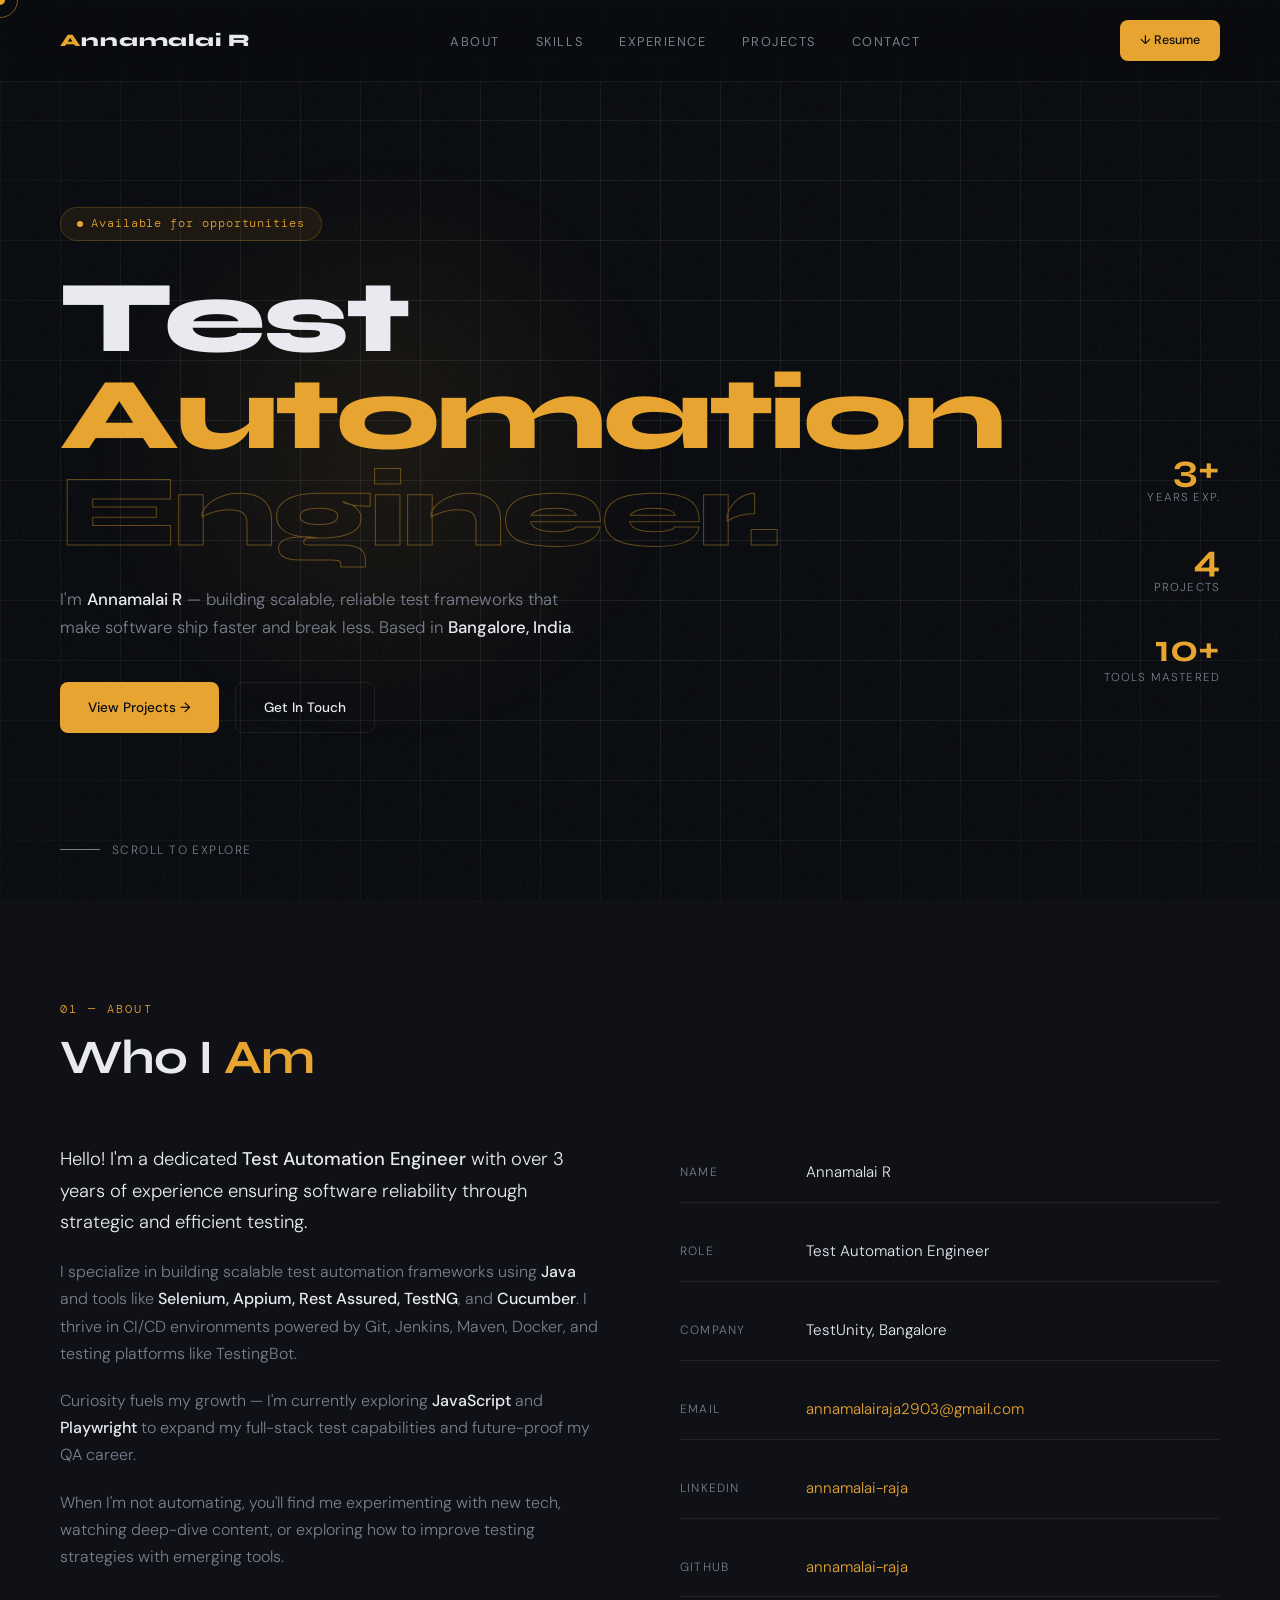
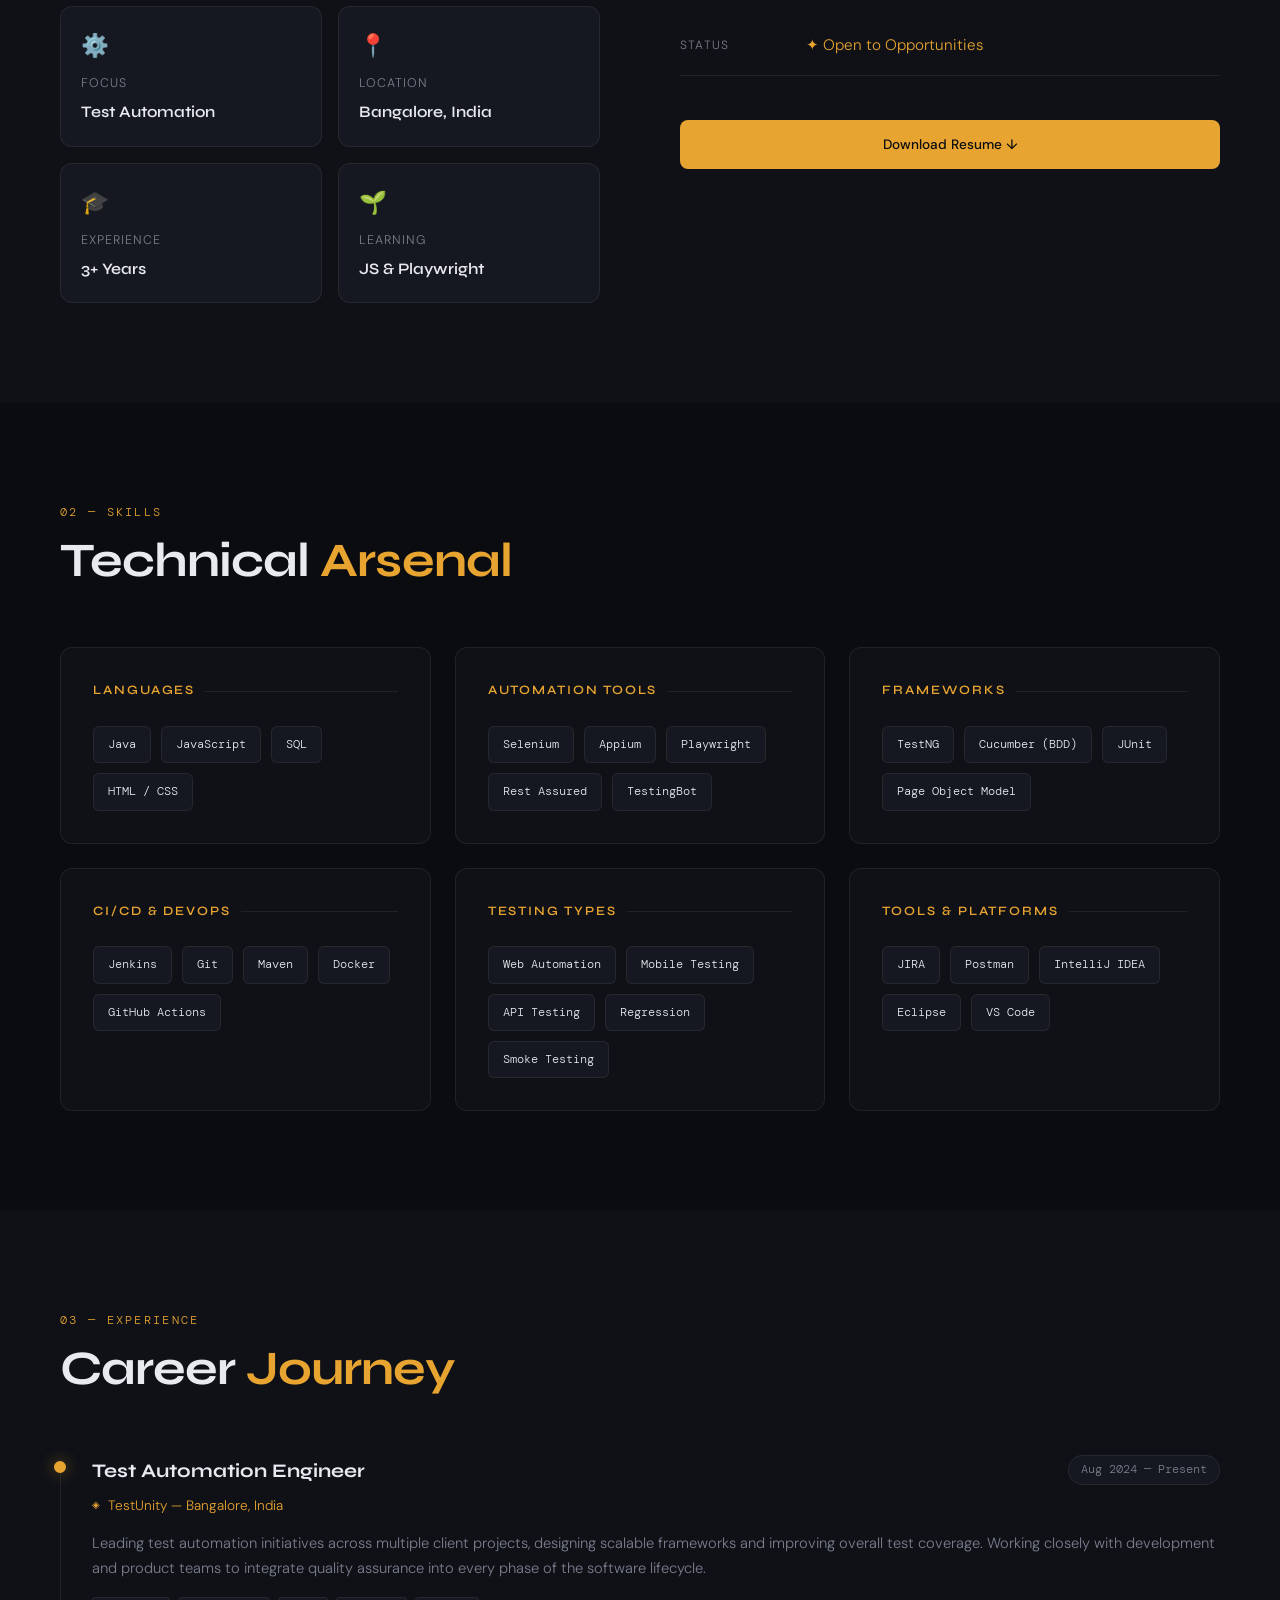
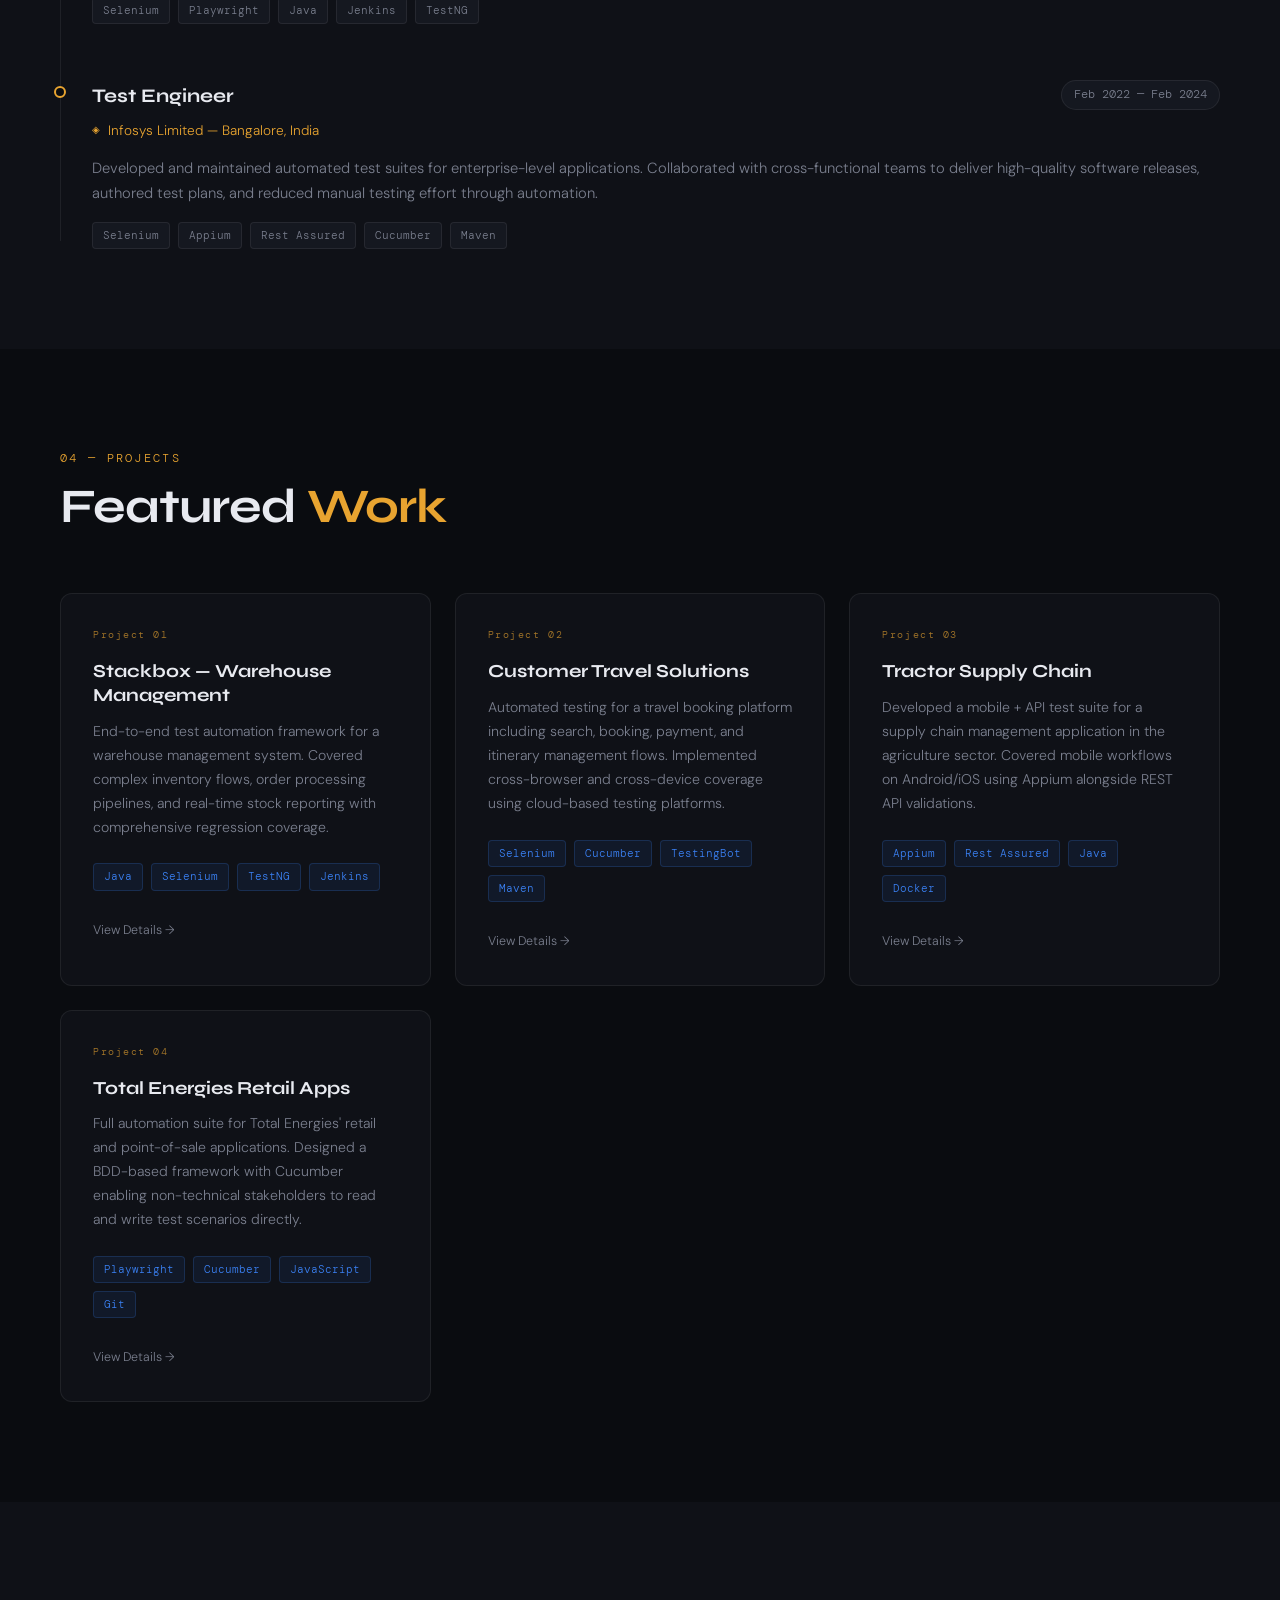
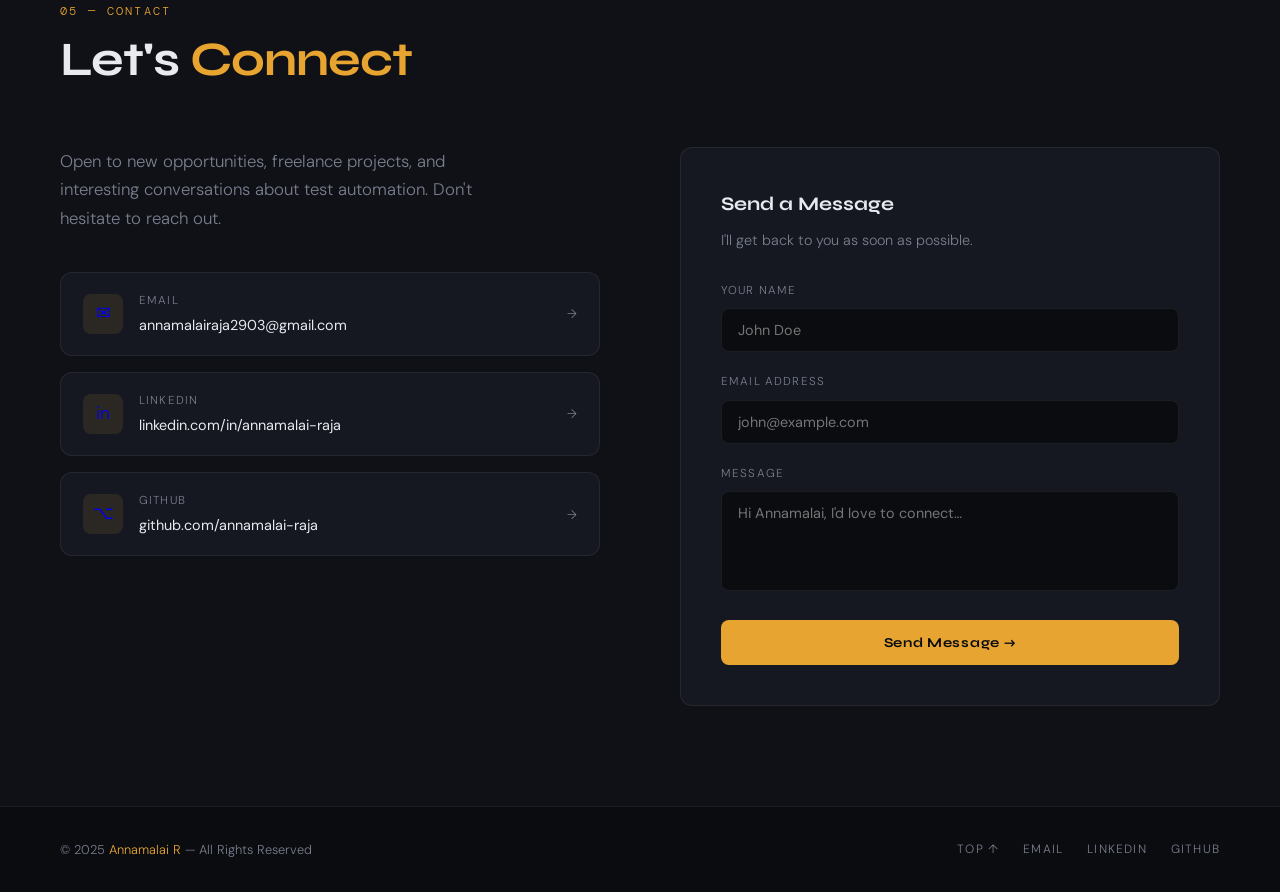
==== commit 1f2b60ba: "Add files via upload" ====
--- a/index.html
+++ b/index.html
@@ -1,197 +1,1027 @@
-<!DOCTYPE html>
-<html lang="en">
-<head>
-    <meta charset="UTF-8">
-    <meta name="viewport" content="width=device-width, initial-scale=1.0">
-    <meta name="description" content="Annamalai R | Automation Test Engineer skilled in Java, Selenium, Appium, Playwright, and more.">
-    <meta property="og:title" content="Annamalai R | Automation Test Engineer" />
-    <meta property="og:description" content="Portfolio of Annamalai R, expert in Selenium, Java, Playwright, and API Testing." />
-    <meta property="og:image" content="profile.png" />
-    <meta property="og:type" content="website" />
-    <title>Annamalai R | Portfolio</title>
-
-    <link rel="stylesheet" href="styles.css">
-    <script src="script.js" defer></script>
-
-    <!-- Fonts -->
-    <link rel="preconnect" href="https://fonts.googleapis.com">
-    <link rel="preconnect" href="https://fonts.gstatic.com" crossorigin>
-    <link href="https://fonts.googleapis.com/css2?family=Poppins:wght@300;400;600&display=swap" rel="stylesheet">
-</head>
-<body>
-<aside class="sidebar">
-    <img src="profile.png" alt="Profile picture of Annamalai R - Test Automation Engineer" />
-    <h1>Annamalai R</h1>
-    <p>Automation Test Engineer</p>
-    <p>📍 Bangalore, India</p>
-    <nav class="social-icons">
-        <a href="mailto:annamalairaja2903@gmail.com" aria-label="Email Me">
-            <img src="icons/mail.png" alt="Email Icon" />
-        </a>
-        <a href="https://linkedin.com/in/annamalai-raja/" target="_blank" aria-label="LinkedIn Profile">
-            <img src="icons/linkedin.png" alt="LinkedIn Icon" />
-        </a>
-        <a href="https://github.com/annamalai-raja" target="_blank" aria-label="GitHub Profile">
-            <img src="icons/github.png" alt="GitHub Icon" />
-        </a>
-    </nav>
-
-    <div class="skills-sidebar">
-        <h2>Technical Skills</h2>
-        <div class="skill"><span>Java</span><div class="skill-bar"><div class="skill-level" data-skill="70%"></div></div></div>
-        <div class="skill"><span>Selenium</span><div class="skill-bar"><div class="skill-level" data-skill="85%"></div></div></div>
-        <div class="skill"><span>Appium</span><div class="skill-bar"><div class="skill-level" data-skill="75%"></div></div></div>
-        <div class="skill"><span>Playwright</span><div class="skill-bar"><div class="skill-level" data-skill="65%"></div></div></div>
-        <div class="skill"><span>TestNG</span><div class="skill-bar"><div class="skill-level" data-skill="80%"></div></div></div>
-        <div class="skill"><span>Cucumber</span><div class="skill-bar"><div class="skill-level" data-skill="70%"></div></div></div>
-        <div class="skill"><span>Rest Assured</span><div class="skill-bar"><div class="skill-level" data-skill="85%"></div></div></div>
-    </div>
-</aside>
-
-<main class="main-content">
-    <!-- Navbar -->
-    <nav class="navbar">
-        <button class="menu-toggle" onclick="toggleMenu()">☰</button>
-        <ul id="nav-links">
-            <li><a href="#about" aria-label="About Section">About</a></li>
-            <li><a href="#skills" aria-label="Skills Section">Skills</a></li>
-            <li><a href="#experience" aria-label="Experience Section">Experience</a></li>
-            <li><a href="#projects" aria-label="Projects Section">Projects</a></li>
-            <li><a href="#contact" aria-label="Contact Section">Contact</a></li>
-        </ul>
-    </nav>
-
-    <!-- Hero -->
-    <section class="hero">
-        <h1>Hello, I'm <span>Annamalai R</span></h1>
-        <p class="hero-role"></p>
-        <div class="hero-buttons">
-            <a href="#projects" class="btn-primary">View My Work</a>
-            <a href="#contact" class="btn-outline">Contact Me</a>
-        </div>
-    </section>
-
-    <!-- About -->
-    <section id="about" class="section about-section">
-        <div class="about-left">
-            <h2>About Me</h2>
-            <p><strong>Hello! I'm Annamalai R</strong>, a passionate <strong>Automation Test Engineer</strong> with 3+ years of experience delivering high-quality software through robust, scalable test automation.</p>
-            <ul>
-                <li>Built automation frameworks that reduced regression testing time by <strong>60%</strong>.</li>
-                <li>Integrated CI/CD pipelines enabling <strong>zero-touch deployments</strong> and cross-browser testing in under 10 minutes.</li>
-                <li>Skilled in <strong>Java, Selenium, Appium, Playwright, TestNG, Cucumber</strong> with API testing expertise using Rest Assured.</li>
-                <li>Hands-on with <strong>Git, Jenkins, Maven, Docker</strong> for continuous delivery.</li>
-                <li>Currently expanding my test coverage capabilities with <strong>JavaScript & Playwright</strong>.</li>
-            </ul>
-            <p><strong>Open to opportunities</strong> where I can contribute to building robust QA processes and mentor teams in test automation best practices.</p>
-        </div>
-        <div class="about-right">
-            <img src="profile.png" alt="Annamalai R" class="about-image">
-            <div class="tech-badges">
-                <span>Java</span><span>Selenium</span><span>Appium</span>
-                <span>Playwright</span><span>TestNG</span><span>Cucumber</span>
-            </div>
-        </div>
-    </section>
-
-    <!-- Skills -->
-    <section id="skills" class="section">
-        <h2>Skills</h2>
-        <div class="section-content">
-            <div>
-                <h4>Automation Tools</h4>
-                <p>Selenium, Appium, Playwright</p>
-            </div>
-            <div>
-                <h4>Languages</h4>
-                <p>Java, JavaScript</p>
-            </div>
-            <div>
-                <h4>Frameworks</h4>
-                <p>TestNG, Cucumber</p>
-            </div>
-            <div>
-                <h4>API Testing</h4>
-                <p>Rest Assured</p>
-            </div>
-            <div>
-                <h4>DevOps/CI-CD</h4>
-                <p>Git, Jenkins, Maven, Docker</p>
-            </div>
-        </div>
-    </section>
-
-    <!-- Experience -->
-    <section id="experience" class="section">
-        <h2>Professional Experience</h2>
-        <div class="section-content">
-            <article class="card">
-                <h3>Test Automation Engineer</h3>
-                <p><strong>TestUnity, Bangalore | Aug 2024 – Present</strong></p>
-                <ul>
-                    <li>Developing Playwright-based end-to-end test suites with <strong>40% lower flakiness</strong> than prior frameworks.</li>
-                    <li>Implemented reusable page object models improving test maintainability by <strong>30%</strong>.</li>
-                    <li>Collaborating with developers to embed test automation into CI/CD workflows.</li>
-                </ul>
-            </article>
-
-            <article class="card">
-                <h3>Test Engineer</h3>
-                <p><strong>Infosys Limited, Bangalore | Feb 2022 – Feb 2024</strong></p>
-                <ul>
-                    <li>Designed Selenium & TestNG-based automation covering <strong>200+ test cases</strong> across multiple browsers.</li>
-                    <li>Built Rest Assured API test suites achieving <strong>95% coverage</strong> on core APIs.</li>
-                    <li>Reduced regression testing cycle from 4 days to 1.5 days through optimized scripts.</li>
-                </ul>
-            </article>
-        </div>
-    </section>
-
-    <!-- Projects -->
-    <section id="projects" class="section">
-        <h2>Projects</h2>
-        <div class="section-content">
-            <div class="card" onclick="showPopup('stackbox')">
-                <h3>Stackbox – Warehouse Management</h3>
-                <p>Automation for 150+ workflows ensuring 98% reliability in staging & production.</p>
-            </div>
-            <div class="card" onclick="showPopup('travel')">
-                <h3>Customer Travel Solutions</h3>
-                <p>End-to-end automation of booking flows, reducing manual test effort by 50%.</p>
-            </div>
-            <div class="card" onclick="showPopup('tractor')">
-                <h3>Tractor Supply Chain</h3>
-                <p>Test suite covering procurement to delivery with <strong>zero post-release defects</strong>.</p>
-            </div>
-            <div class="card" onclick="showPopup('retail')">
-                <h3>Total Energies Retail Apps</h3>
-                <p>Retail platform automation across mobile & web with 90% faster regression cycles.</p>
-            </div>
-        </div>
-    </section>
-
-    <!-- Contact -->
-    <section id="contact" class="section contact">
-        <h2>Contact Me</h2>
-        <div class="social-icons">
-            <a href="mailto:annamalairaja2903@gmail.com" aria-label="Email Me">
-                <img src="icons/mail.png" alt="Email Icon">
-            </a>
-            <a href="https://linkedin.com/in/annamalai-raja/" target="_blank" aria-label="LinkedIn Profile">
-                <img src="icons/linkedin.png" alt="LinkedIn Icon">
-            </a>
-        </div>
-    </section>
-
-    <!-- Minimal Resume -->
-    <section class="resume-section">
-        <h2>📄 Want My Resume? (Updated Aug 2025)</h2>
-        <a href="resume.pdf" download>Download Resume</a>
-    </section>
-
-    <footer>
-        <p>&copy; 2025 Annamalai R. All Rights Reserved.</p>
-    </footer>
-</main>
-</body>
-</html>
+<!DOCTYPE html>
+<html lang="en">
+<head>
+  <meta charset="UTF-8" />
+  <meta name="viewport" content="width=device-width, initial-scale=1.0"/>
+  <title>Annamalai R — Test Automation Engineer</title>
+  <link rel="preconnect" href="https://fonts.googleapis.com">
+  <link href="https://fonts.googleapis.com/css2?family=Syne:wght@400;600;700;800&family=DM+Sans:ital,wght@0,300;0,400;0,500;1,300&family=DM+Mono:wght@400;500&display=swap" rel="stylesheet">
+  <style>
+    *, *::before, *::after { box-sizing: border-box; margin: 0; padding: 0; }
+
+    :root {
+      --bg:       #0a0c10;
+      --bg2:      #0f1117;
+      --bg3:      #151820;
+      --border:   rgba(255,255,255,0.07);
+      --gold:     #e8a430;
+      --gold2:    #f5c060;
+      --text:     #e8eaf0;
+      --muted:    #7a7f8e;
+      --accent:   #3b82f6;
+      --radius:   12px;
+    }
+
+    html { scroll-behavior: smooth; }
+
+    body {
+      background: var(--bg);
+      color: var(--text);
+      font-family: 'DM Sans', sans-serif;
+      font-weight: 300;
+      line-height: 1.7;
+      cursor: none;
+      overflow-x: hidden;
+    }
+
+    /* CUSTOM CURSOR */
+    .cursor {
+      width: 10px; height: 10px;
+      background: var(--gold);
+      border-radius: 50%;
+      position: fixed; top: 0; left: 0;
+      pointer-events: none; z-index: 9999;
+      transform: translate(-50%, -50%);
+      transition: transform 0.1s ease, width 0.3s, height 0.3s, background 0.3s;
+    }
+    .cursor-ring {
+      width: 36px; height: 36px;
+      border: 1.5px solid rgba(232,164,48,0.5);
+      border-radius: 50%;
+      position: fixed; top: 0; left: 0;
+      pointer-events: none; z-index: 9998;
+      transform: translate(-50%, -50%);
+      transition: transform 0.18s ease, width 0.3s, height 0.3s;
+    }
+    body:hover .cursor { opacity: 1; }
+
+    /* NOISE OVERLAY */
+    body::before {
+      content: '';
+      position: fixed; inset: 0; z-index: 0;
+      background-image: url("data:image/svg+xml,%3Csvg viewBox='0 0 256 256' xmlns='http://www.w3.org/2000/svg'%3E%3Cfilter id='noise'%3E%3CfeTurbulence type='fractalNoise' baseFrequency='0.9' numOctaves='4' stitchTiles='stitch'/%3E%3C/filter%3E%3Crect width='100%25' height='100%25' filter='url(%23noise)' opacity='1'/%3E%3C/svg%3E");
+      opacity: 0.025;
+      pointer-events: none;
+    }
+
+    /* NAV */
+    nav {
+      position: fixed; top: 0; left: 0; right: 0; z-index: 100;
+      display: flex; justify-content: space-between; align-items: center;
+      padding: 20px 60px;
+      background: rgba(10,12,16,0.85);
+      backdrop-filter: blur(20px);
+      border-bottom: 1px solid var(--border);
+      animation: fadeDown 0.8s ease both;
+    }
+    .nav-logo {
+      font-family: 'Syne', sans-serif;
+      font-weight: 800;
+      font-size: 1.1rem;
+      letter-spacing: 0.05em;
+      color: var(--text);
+      text-decoration: none;
+    }
+    .nav-logo span { color: var(--gold); }
+    .nav-links { display: flex; gap: 36px; list-style: none; }
+    .nav-links a {
+      text-decoration: none;
+      color: var(--muted);
+      font-size: 0.8rem;
+      font-weight: 400;
+      letter-spacing: 0.12em;
+      text-transform: uppercase;
+      transition: color 0.2s;
+    }
+    .nav-links a:hover { color: var(--gold); }
+
+    /* HERO */
+    .hero {
+      min-height: 100vh;
+      display: flex; align-items: center;
+      padding: 120px 60px 80px;
+      position: relative;
+      overflow: hidden;
+    }
+    .hero-grid {
+      position: absolute; inset: 0;
+      background-image:
+        linear-gradient(var(--border) 1px, transparent 1px),
+        linear-gradient(90deg, var(--border) 1px, transparent 1px);
+      background-size: 60px 60px;
+      mask-image: radial-gradient(ellipse 80% 80% at 50% 50%, black 40%, transparent 100%);
+    }
+    .hero-glow {
+      position: absolute;
+      width: 600px; height: 600px;
+      background: radial-gradient(circle, rgba(232,164,48,0.08) 0%, transparent 70%);
+      top: 50%; left: 30%; transform: translate(-50%, -50%);
+      pointer-events: none;
+    }
+    .hero-content { position: relative; z-index: 1; max-width: 900px; }
+    .hero-tag {
+      display: inline-flex; align-items: center; gap: 8px;
+      background: rgba(232,164,48,0.08);
+      border: 1px solid rgba(232,164,48,0.2);
+      border-radius: 100px;
+      padding: 6px 16px;
+      font-family: 'DM Mono', monospace;
+      font-size: 0.72rem;
+      color: var(--gold);
+      letter-spacing: 0.08em;
+      margin-bottom: 28px;
+      animation: fadeUp 0.7s 0.2s ease both;
+    }
+    .hero-tag::before {
+      content: '';
+      width: 6px; height: 6px;
+      background: var(--gold);
+      border-radius: 50%;
+      animation: pulse 2s infinite;
+    }
+    @keyframes pulse {
+      0%, 100% { opacity: 1; transform: scale(1); }
+      50% { opacity: 0.4; transform: scale(0.7); }
+    }
+    .hero h1 {
+      font-family: 'Syne', sans-serif;
+      font-weight: 800;
+      font-size: clamp(3rem, 8vw, 6.5rem);
+      line-height: 0.95;
+      letter-spacing: -0.03em;
+      margin-bottom: 24px;
+      animation: fadeUp 0.7s 0.3s ease both;
+    }
+    .hero h1 .line { display: block; }
+    .hero h1 .accent { color: var(--gold); }
+    .hero h1 .outline {
+      -webkit-text-stroke: 1px rgba(232,164,48,0.4);
+      color: transparent;
+    }
+    .hero-desc {
+      font-size: 1.05rem;
+      color: var(--muted);
+      max-width: 540px;
+      margin-bottom: 40px;
+      animation: fadeUp 0.7s 0.4s ease both;
+    }
+    .hero-desc strong { color: var(--text); font-weight: 500; }
+    .hero-ctas {
+      display: flex; gap: 16px; flex-wrap: wrap;
+      animation: fadeUp 0.7s 0.5s ease both;
+    }
+    .btn {
+      display: inline-flex; align-items: center; gap: 8px;
+      padding: 13px 28px;
+      border-radius: 8px;
+      font-family: 'DM Sans', sans-serif;
+      font-size: 0.85rem;
+      font-weight: 500;
+      text-decoration: none;
+      transition: all 0.25s;
+      cursor: none;
+    }
+    .btn-primary {
+      background: var(--gold);
+      color: #0a0c10;
+    }
+    .btn-primary:hover { background: var(--gold2); transform: translateY(-2px); box-shadow: 0 8px 30px rgba(232,164,48,0.25); }
+    .btn-ghost {
+      border: 1px solid var(--border);
+      color: var(--text);
+      background: transparent;
+    }
+    .btn-ghost:hover { border-color: var(--gold); color: var(--gold); transform: translateY(-2px); }
+
+    .hero-scroll {
+      position: absolute; bottom: 40px; left: 60px;
+      display: flex; align-items: center; gap: 12px;
+      color: var(--muted); font-size: 0.75rem; letter-spacing: 0.12em;
+      text-transform: uppercase;
+      animation: fadeUp 0.7s 0.8s ease both;
+    }
+    .scroll-line {
+      width: 40px; height: 1px; background: var(--muted);
+      position: relative; overflow: hidden;
+    }
+    .scroll-line::after {
+      content: '';
+      position: absolute; top: 0; left: -100%;
+      width: 100%; height: 100%;
+      background: var(--gold);
+      animation: scrollLine 2s 1.5s infinite;
+    }
+    @keyframes scrollLine {
+      0% { left: -100%; } 100% { left: 100%; }
+    }
+
+    .hero-stats {
+      position: absolute; right: 60px; top: 50%; transform: translateY(-50%);
+      display: flex; flex-direction: column; gap: 32px;
+      animation: fadeLeft 0.7s 0.6s ease both;
+    }
+    .stat { text-align: right; }
+    .stat-num {
+      font-family: 'Syne', sans-serif;
+      font-weight: 700; font-size: 2.4rem;
+      color: var(--gold); line-height: 1;
+    }
+    .stat-label { font-size: 0.72rem; color: var(--muted); letter-spacing: 0.1em; text-transform: uppercase; }
+
+    /* SECTIONS */
+    section {
+      padding: 100px 60px;
+      position: relative;
+    }
+    .section-label {
+      font-family: 'DM Mono', monospace;
+      font-size: 0.72rem;
+      color: var(--gold);
+      letter-spacing: 0.2em;
+      text-transform: uppercase;
+      margin-bottom: 12px;
+    }
+    .section-title {
+      font-family: 'Syne', sans-serif;
+      font-weight: 700;
+      font-size: clamp(2rem, 4vw, 3rem);
+      letter-spacing: -0.02em;
+      line-height: 1.1;
+      margin-bottom: 60px;
+    }
+    .section-title span { color: var(--gold); }
+
+    /* ABOUT */
+    #about { background: var(--bg2); }
+    .about-grid {
+      display: grid;
+      grid-template-columns: 1fr 1fr;
+      gap: 80px;
+      align-items: start;
+    }
+    .about-text p {
+      color: var(--muted);
+      margin-bottom: 20px;
+      font-size: 1rem;
+    }
+    .about-text p strong { color: var(--text); font-weight: 500; }
+    .about-text p:first-child { font-size: 1.15rem; color: var(--text); }
+    .about-highlights {
+      display: grid; grid-template-columns: 1fr 1fr; gap: 16px;
+      margin-top: 36px;
+    }
+    .highlight-card {
+      background: var(--bg3);
+      border: 1px solid var(--border);
+      border-radius: var(--radius);
+      padding: 20px;
+      transition: border-color 0.3s, transform 0.3s;
+    }
+    .highlight-card:hover { border-color: var(--gold); transform: translateY(-3px); }
+    .highlight-icon { font-size: 1.4rem; margin-bottom: 8px; }
+    .highlight-title { font-size: 0.78rem; color: var(--muted); letter-spacing: 0.08em; text-transform: uppercase; margin-bottom: 4px; }
+    .highlight-val { font-family: 'Syne', sans-serif; font-weight: 600; font-size: 1rem; }
+
+    .about-right { display: flex; flex-direction: column; gap: 20px; }
+    .info-row {
+      display: flex; align-items: flex-start; gap: 16px;
+      padding: 16px 0;
+      border-bottom: 1px solid var(--border);
+    }
+    .info-row:last-child { border-bottom: none; }
+    .info-key { font-size: 0.75rem; color: var(--muted); letter-spacing: 0.1em; text-transform: uppercase; min-width: 110px; padding-top: 2px; }
+    .info-val { color: var(--text); font-size: 0.95rem; }
+    .info-val a { color: var(--gold); text-decoration: none; }
+    .info-val a:hover { text-decoration: underline; }
+
+    /* SKILLS */
+    #skills { background: var(--bg); }
+    .skills-grid {
+      display: grid;
+      grid-template-columns: repeat(auto-fit, minmax(300px, 1fr));
+      gap: 24px;
+    }
+    .skill-category {
+      background: var(--bg2);
+      border: 1px solid var(--border);
+      border-radius: var(--radius);
+      padding: 32px;
+      transition: border-color 0.3s;
+    }
+    .skill-category:hover { border-color: rgba(232,164,48,0.3); }
+    .skill-cat-title {
+      font-family: 'Syne', sans-serif;
+      font-weight: 600;
+      font-size: 0.8rem;
+      letter-spacing: 0.15em;
+      text-transform: uppercase;
+      color: var(--gold);
+      margin-bottom: 24px;
+      display: flex; align-items: center; gap: 10px;
+    }
+    .skill-cat-title::after {
+      content: ''; flex: 1; height: 1px; background: var(--border);
+    }
+    .skill-tags { display: flex; flex-wrap: wrap; gap: 10px; }
+    .skill-tag {
+      background: var(--bg3);
+      border: 1px solid var(--border);
+      border-radius: 6px;
+      padding: 7px 14px;
+      font-family: 'DM Mono', monospace;
+      font-size: 0.78rem;
+      color: var(--text);
+      transition: all 0.2s;
+    }
+    .skill-tag:hover {
+      background: rgba(232,164,48,0.1);
+      border-color: var(--gold);
+      color: var(--gold);
+      transform: translateY(-2px);
+    }
+
+    /* EXPERIENCE */
+    #experience { background: var(--bg2); }
+    .exp-timeline { position: relative; padding-left: 32px; }
+    .exp-timeline::before {
+      content: '';
+      position: absolute; left: 0; top: 8px; bottom: 8px;
+      width: 1px; background: var(--border);
+    }
+    .exp-item {
+      position: relative;
+      margin-bottom: 56px;
+    }
+    .exp-item:last-child { margin-bottom: 0; }
+    .exp-dot {
+      position: absolute; left: -38px; top: 6px;
+      width: 12px; height: 12px;
+      border: 2px solid var(--gold);
+      border-radius: 50%;
+      background: var(--bg);
+    }
+    .exp-dot.active { background: var(--gold); box-shadow: 0 0 16px rgba(232,164,48,0.5); }
+    .exp-header {
+      display: flex; align-items: flex-start;
+      justify-content: space-between; flex-wrap: wrap; gap: 8px;
+      margin-bottom: 6px;
+    }
+    .exp-role {
+      font-family: 'Syne', sans-serif;
+      font-weight: 700; font-size: 1.2rem;
+    }
+    .exp-date {
+      font-family: 'DM Mono', monospace;
+      font-size: 0.72rem;
+      color: var(--muted);
+      background: var(--bg3);
+      padding: 4px 12px;
+      border-radius: 100px;
+      border: 1px solid var(--border);
+      white-space: nowrap;
+    }
+    .exp-company {
+      font-size: 0.85rem;
+      color: var(--gold);
+      margin-bottom: 14px;
+      display: flex; align-items: center; gap: 8px;
+    }
+    .exp-company::before { content: '◈'; font-size: 0.6rem; }
+    .exp-desc { color: var(--muted); font-size: 0.92rem; }
+    .exp-tags { display: flex; flex-wrap: wrap; gap: 8px; margin-top: 16px; }
+    .exp-tag {
+      font-family: 'DM Mono', monospace;
+      font-size: 0.7rem;
+      color: var(--muted);
+      background: var(--bg3);
+      border: 1px solid var(--border);
+      padding: 3px 10px;
+      border-radius: 4px;
+    }
+
+    /* PROJECTS */
+    #projects { background: var(--bg); }
+    .projects-grid {
+      display: grid;
+      grid-template-columns: repeat(auto-fit, minmax(340px, 1fr));
+      gap: 24px;
+    }
+    .project-card {
+      background: var(--bg2);
+      border: 1px solid var(--border);
+      border-radius: var(--radius);
+      padding: 32px;
+      position: relative;
+      overflow: hidden;
+      transition: all 0.3s;
+      cursor: none;
+    }
+    .project-card::before {
+      content: '';
+      position: absolute; top: 0; left: 0; right: 0; height: 2px;
+      background: linear-gradient(90deg, transparent, var(--gold), transparent);
+      transform: scaleX(0);
+      transition: transform 0.4s;
+    }
+    .project-card:hover { border-color: rgba(232,164,48,0.25); transform: translateY(-4px); box-shadow: 0 20px 60px rgba(0,0,0,0.4); }
+    .project-card:hover::before { transform: scaleX(1); }
+    .project-num {
+      font-family: 'DM Mono', monospace;
+      font-size: 0.65rem;
+      color: var(--gold);
+      letter-spacing: 0.15em;
+      margin-bottom: 16px;
+      opacity: 0.7;
+    }
+    .project-title {
+      font-family: 'Syne', sans-serif;
+      font-weight: 700;
+      font-size: 1.15rem;
+      margin-bottom: 12px;
+      line-height: 1.3;
+    }
+    .project-desc {
+      color: var(--muted);
+      font-size: 0.88rem;
+      line-height: 1.7;
+      margin-bottom: 24px;
+    }
+    .project-tech { display: flex; flex-wrap: wrap; gap: 8px; margin-bottom: 24px; }
+    .project-tech span {
+      font-family: 'DM Mono', monospace;
+      font-size: 0.7rem;
+      color: var(--accent);
+      background: rgba(59,130,246,0.08);
+      border: 1px solid rgba(59,130,246,0.2);
+      padding: 3px 10px; border-radius: 4px;
+    }
+    .project-arrow {
+      display: inline-flex; align-items: center; gap: 6px;
+      font-size: 0.78rem; color: var(--muted);
+      text-decoration: none;
+      transition: color 0.2s, gap 0.2s;
+    }
+    .project-arrow:hover { color: var(--gold); gap: 10px; }
+
+    /* CONTACT */
+    #contact { background: var(--bg2); }
+    .contact-inner {
+      display: grid;
+      grid-template-columns: 1fr 1fr;
+      gap: 80px;
+      align-items: start;
+    }
+    .contact-left .lead {
+      font-size: 1.05rem;
+      color: var(--muted);
+      margin-bottom: 40px;
+      max-width: 420px;
+    }
+    .contact-links { display: flex; flex-direction: column; gap: 16px; }
+    .contact-link {
+      display: flex; align-items: center; gap: 16px;
+      padding: 18px 22px;
+      background: var(--bg3);
+      border: 1px solid var(--border);
+      border-radius: var(--radius);
+      text-decoration: none;
+      transition: all 0.3s;
+    }
+    .contact-link:hover { border-color: var(--gold); transform: translateX(4px); }
+    .contact-link-icon {
+      width: 40px; height: 40px;
+      background: rgba(232,164,48,0.1);
+      border-radius: 8px;
+      display: flex; align-items: center; justify-content: center;
+      font-size: 1.1rem;
+      flex-shrink: 0;
+    }
+    .contact-link-text { flex: 1; }
+    .contact-link-label { font-size: 0.72rem; color: var(--muted); letter-spacing: 0.1em; text-transform: uppercase; margin-bottom: 2px; }
+    .contact-link-val { font-size: 0.9rem; color: var(--text); font-weight: 400; }
+    .contact-link-arrow { color: var(--muted); font-size: 0.8rem; transition: color 0.2s; }
+    .contact-link:hover .contact-link-arrow { color: var(--gold); }
+
+    .contact-right {
+      background: var(--bg3);
+      border: 1px solid var(--border);
+      border-radius: var(--radius);
+      padding: 40px;
+    }
+    .contact-right h3 {
+      font-family: 'Syne', sans-serif;
+      font-weight: 700; font-size: 1.2rem;
+      margin-bottom: 8px;
+    }
+    .contact-right p { color: var(--muted); font-size: 0.9rem; margin-bottom: 28px; }
+    .form-group { margin-bottom: 20px; }
+    .form-group label {
+      display: block;
+      font-size: 0.72rem;
+      color: var(--muted);
+      letter-spacing: 0.1em;
+      text-transform: uppercase;
+      margin-bottom: 8px;
+    }
+    .form-group input,
+    .form-group textarea {
+      width: 100%;
+      background: var(--bg);
+      border: 1px solid var(--border);
+      border-radius: 8px;
+      padding: 12px 16px;
+      color: var(--text);
+      font-family: 'DM Sans', sans-serif;
+      font-size: 0.9rem;
+      transition: border-color 0.2s;
+      outline: none;
+      resize: none;
+    }
+    .form-group input:focus,
+    .form-group textarea:focus { border-color: var(--gold); }
+    .form-group textarea { height: 100px; }
+    .form-submit {
+      width: 100%;
+      background: var(--gold);
+      color: #0a0c10;
+      border: none;
+      border-radius: 8px;
+      padding: 14px;
+      font-family: 'Syne', sans-serif;
+      font-weight: 700;
+      font-size: 0.85rem;
+      letter-spacing: 0.05em;
+      cursor: none;
+      transition: all 0.25s;
+    }
+    .form-submit:hover { background: var(--gold2); transform: translateY(-2px); box-shadow: 0 8px 30px rgba(232,164,48,0.25); }
+
+    /* FOOTER */
+    footer {
+      padding: 32px 60px;
+      border-top: 1px solid var(--border);
+      display: flex; justify-content: space-between; align-items: center;
+      flex-wrap: wrap; gap: 16px;
+    }
+    .footer-left { font-size: 0.8rem; color: var(--muted); }
+    .footer-left span { color: var(--gold); }
+    .footer-right {
+      display: flex; gap: 24px;
+    }
+    .footer-right a {
+      font-size: 0.75rem;
+      color: var(--muted);
+      text-decoration: none;
+      letter-spacing: 0.1em;
+      text-transform: uppercase;
+      transition: color 0.2s;
+    }
+    .footer-right a:hover { color: var(--gold); }
+
+    /* ANIMATIONS */
+    @keyframes fadeUp {
+      from { opacity: 0; transform: translateY(24px); }
+      to   { opacity: 1; transform: translateY(0); }
+    }
+    @keyframes fadeDown {
+      from { opacity: 0; transform: translateY(-16px); }
+      to   { opacity: 1; transform: translateY(0); }
+    }
+    @keyframes fadeLeft {
+      from { opacity: 0; transform: translateX(24px); }
+      to   { opacity: 1; transform: translateX(0); }
+    }
+
+    .reveal {
+      opacity: 0;
+      transform: translateY(30px);
+      transition: opacity 0.7s ease, transform 0.7s ease;
+    }
+    .reveal.visible {
+      opacity: 1;
+      transform: translateY(0);
+    }
+
+    /* SCROLLBAR */
+    ::-webkit-scrollbar { width: 4px; }
+    ::-webkit-scrollbar-track { background: var(--bg); }
+    ::-webkit-scrollbar-thumb { background: var(--gold); border-radius: 2px; }
+
+    /* RESPONSIVE */
+    @media (max-width: 900px) {
+      nav { padding: 16px 24px; }
+      .nav-links { display: none; }
+      section { padding: 70px 24px; }
+      .hero { padding: 100px 24px 70px; }
+      .hero-stats { display: none; }
+      .about-grid, .contact-inner { grid-template-columns: 1fr; gap: 40px; }
+      footer { padding: 24px; }
+    }
+    @media (max-width: 600px) {
+      .projects-grid { grid-template-columns: 1fr; }
+      .skills-grid { grid-template-columns: 1fr; }
+      .about-highlights { grid-template-columns: 1fr; }
+    }
+  </style>
+</head>
+<body>
+
+  <!-- CURSOR -->
+  <div class="cursor" id="cursor"></div>
+  <div class="cursor-ring" id="cursorRing"></div>
+
+  <!-- NAV -->
+  <nav>
+    <a class="nav-logo" href="#"><span>A</span>nnamalai R</a>
+    <ul class="nav-links">
+      <li><a href="#about">About</a></li>
+      <li><a href="#skills">Skills</a></li>
+      <li><a href="#experience">Experience</a></li>
+      <li><a href="#projects">Projects</a></li>
+      <li><a href="#contact">Contact</a></li>
+    </ul>
+    <a class="btn btn-primary" href="resume.pdf" download style="padding:10px 20px;font-size:0.78rem;">
+      ↓ Resume
+    </a>
+  </nav>
+
+  <!-- HERO -->
+  <section class="hero" id="home">
+    <div class="hero-grid"></div>
+    <div class="hero-glow"></div>
+    <div class="hero-content">
+      <div class="hero-tag">Available for opportunities</div>
+      <h1>
+        <span class="line">Test</span>
+        <span class="line accent">Automation</span>
+        <span class="line outline">Engineer.</span>
+      </h1>
+      <p class="hero-desc">
+        I'm <strong>Annamalai R</strong> — building scalable, reliable test frameworks that make
+        software ship faster and break less. Based in <strong>Bangalore, India</strong>.
+      </p>
+      <div class="hero-ctas">
+        <a href="#projects" class="btn btn-primary">View Projects →</a>
+        <a href="#contact" class="btn btn-ghost">Get In Touch</a>
+      </div>
+    </div>
+    <div class="hero-stats">
+      <div class="stat">
+        <div class="stat-num">3+</div>
+        <div class="stat-label">Years Exp.</div>
+      </div>
+      <div class="stat">
+        <div class="stat-num">4</div>
+        <div class="stat-label">Projects</div>
+      </div>
+      <div class="stat">
+        <div class="stat-num">10+</div>
+        <div class="stat-label">Tools Mastered</div>
+      </div>
+    </div>
+    <div class="hero-scroll">
+      <div class="scroll-line"></div>
+      Scroll to explore
+    </div>
+  </section>
+
+  <!-- ABOUT -->
+  <section id="about">
+    <div class="section-label">01 — About</div>
+    <h2 class="section-title reveal">Who I <span>Am</span></h2>
+    <div class="about-grid">
+      <div class="about-text reveal">
+        <p>Hello! I'm a dedicated <strong>Test Automation Engineer</strong> with over 3 years of experience ensuring software reliability through strategic and efficient testing.</p>
+        <p>I specialize in building scalable test automation frameworks using <strong>Java</strong> and tools like <strong>Selenium, Appium, Rest Assured, TestNG</strong>, and <strong>Cucumber</strong>. I thrive in CI/CD environments powered by Git, Jenkins, Maven, Docker, and testing platforms like TestingBot.</p>
+        <p>Curiosity fuels my growth — I'm currently exploring <strong>JavaScript</strong> and <strong>Playwright</strong> to expand my full-stack test capabilities and future-proof my QA career.</p>
+        <p>When I'm not automating, you'll find me experimenting with new tech, watching deep-dive content, or exploring how to improve testing strategies with emerging tools.</p>
+        <div class="about-highlights">
+          <div class="highlight-card">
+            <div class="highlight-icon">⚙️</div>
+            <div class="highlight-title">Focus</div>
+            <div class="highlight-val">Test Automation</div>
+          </div>
+          <div class="highlight-card">
+            <div class="highlight-icon">📍</div>
+            <div class="highlight-title">Location</div>
+            <div class="highlight-val">Bangalore, India</div>
+          </div>
+          <div class="highlight-card">
+            <div class="highlight-icon">🎓</div>
+            <div class="highlight-title">Experience</div>
+            <div class="highlight-val">3+ Years</div>
+          </div>
+          <div class="highlight-card">
+            <div class="highlight-icon">🌱</div>
+            <div class="highlight-title">Learning</div>
+            <div class="highlight-val">JS & Playwright</div>
+          </div>
+        </div>
+      </div>
+      <div class="about-right reveal">
+        <div class="info-row">
+          <div class="info-key">Name</div>
+          <div class="info-val">Annamalai R</div>
+        </div>
+        <div class="info-row">
+          <div class="info-key">Role</div>
+          <div class="info-val">Test Automation Engineer</div>
+        </div>
+        <div class="info-row">
+          <div class="info-key">Company</div>
+          <div class="info-val">TestUnity, Bangalore</div>
+        </div>
+        <div class="info-row">
+          <div class="info-key">Email</div>
+          <div class="info-val"><a href="mailto:annamalairaja2903@gmail.com">annamalairaja2903@gmail.com</a></div>
+        </div>
+        <div class="info-row">
+          <div class="info-key">LinkedIn</div>
+          <div class="info-val"><a href="https://linkedin.com/in/annamalai-raja/" target="_blank">annamalai-raja</a></div>
+        </div>
+        <div class="info-row">
+          <div class="info-key">GitHub</div>
+          <div class="info-val"><a href="https://github.com/annamalai-raja" target="_blank">annamalai-raja</a></div>
+        </div>
+        <div class="info-row">
+          <div class="info-key">Status</div>
+          <div class="info-val" style="color:var(--gold);">✦ Open to Opportunities</div>
+        </div>
+        <a href="resume.pdf" download class="btn btn-primary" style="margin-top:24px;width:100%;justify-content:center;">
+          Download Resume ↓
+        </a>
+      </div>
+    </div>
+  </section>
+
+  <!-- SKILLS -->
+  <section id="skills">
+    <div class="section-label">02 — Skills</div>
+    <h2 class="section-title reveal">Technical <span>Arsenal</span></h2>
+    <div class="skills-grid">
+      <div class="skill-category reveal">
+        <div class="skill-cat-title">Languages</div>
+        <div class="skill-tags">
+          <div class="skill-tag">Java</div>
+          <div class="skill-tag">JavaScript</div>
+          <div class="skill-tag">SQL</div>
+          <div class="skill-tag">HTML / CSS</div>
+        </div>
+      </div>
+      <div class="skill-category reveal">
+        <div class="skill-cat-title">Automation Tools</div>
+        <div class="skill-tags">
+          <div class="skill-tag">Selenium</div>
+          <div class="skill-tag">Appium</div>
+          <div class="skill-tag">Playwright</div>
+          <div class="skill-tag">Rest Assured</div>
+          <div class="skill-tag">TestingBot</div>
+        </div>
+      </div>
+      <div class="skill-category reveal">
+        <div class="skill-cat-title">Frameworks</div>
+        <div class="skill-tags">
+          <div class="skill-tag">TestNG</div>
+          <div class="skill-tag">Cucumber (BDD)</div>
+          <div class="skill-tag">JUnit</div>
+          <div class="skill-tag">Page Object Model</div>
+        </div>
+      </div>
+      <div class="skill-category reveal">
+        <div class="skill-cat-title">CI/CD & DevOps</div>
+        <div class="skill-tags">
+          <div class="skill-tag">Jenkins</div>
+          <div class="skill-tag">Git</div>
+          <div class="skill-tag">Maven</div>
+          <div class="skill-tag">Docker</div>
+          <div class="skill-tag">GitHub Actions</div>
+        </div>
+      </div>
+      <div class="skill-category reveal">
+        <div class="skill-cat-title">Testing Types</div>
+        <div class="skill-tags">
+          <div class="skill-tag">Web Automation</div>
+          <div class="skill-tag">Mobile Testing</div>
+          <div class="skill-tag">API Testing</div>
+          <div class="skill-tag">Regression</div>
+          <div class="skill-tag">Smoke Testing</div>
+        </div>
+      </div>
+      <div class="skill-category reveal">
+        <div class="skill-cat-title">Tools & Platforms</div>
+        <div class="skill-tags">
+          <div class="skill-tag">JIRA</div>
+          <div class="skill-tag">Postman</div>
+          <div class="skill-tag">IntelliJ IDEA</div>
+          <div class="skill-tag">Eclipse</div>
+          <div class="skill-tag">VS Code</div>
+        </div>
+      </div>
+    </div>
+  </section>
+
+  <!-- EXPERIENCE -->
+  <section id="experience">
+    <div class="section-label">03 — Experience</div>
+    <h2 class="section-title reveal">Career <span>Journey</span></h2>
+    <div class="exp-timeline">
+      <div class="exp-item reveal">
+        <div class="exp-dot active"></div>
+        <div class="exp-header">
+          <div class="exp-role">Test Automation Engineer</div>
+          <div class="exp-date">Aug 2024 — Present</div>
+        </div>
+        <div class="exp-company">TestUnity — Bangalore, India</div>
+        <div class="exp-desc">
+          Leading test automation initiatives across multiple client projects, designing scalable frameworks and improving overall test coverage. Working closely with development and product teams to integrate quality assurance into every phase of the software lifecycle.
+        </div>
+        <div class="exp-tags">
+          <span class="exp-tag">Selenium</span>
+          <span class="exp-tag">Playwright</span>
+          <span class="exp-tag">Java</span>
+          <span class="exp-tag">Jenkins</span>
+          <span class="exp-tag">TestNG</span>
+        </div>
+      </div>
+      <div class="exp-item reveal">
+        <div class="exp-dot"></div>
+        <div class="exp-header">
+          <div class="exp-role">Test Engineer</div>
+          <div class="exp-date">Feb 2022 — Feb 2024</div>
+        </div>
+        <div class="exp-company">Infosys Limited — Bangalore, India</div>
+        <div class="exp-desc">
+          Developed and maintained automated test suites for enterprise-level applications. Collaborated with cross-functional teams to deliver high-quality software releases, authored test plans, and reduced manual testing effort through automation.
+        </div>
+        <div class="exp-tags">
+          <span class="exp-tag">Selenium</span>
+          <span class="exp-tag">Appium</span>
+          <span class="exp-tag">Rest Assured</span>
+          <span class="exp-tag">Cucumber</span>
+          <span class="exp-tag">Maven</span>
+        </div>
+      </div>
+    </div>
+  </section>
+
+  <!-- PROJECTS -->
+  <section id="projects">
+    <div class="section-label">04 — Projects</div>
+    <h2 class="section-title reveal">Featured <span>Work</span></h2>
+    <div class="projects-grid">
+      <div class="project-card reveal">
+        <div class="project-num">Project 01</div>
+        <div class="project-title">Stackbox — Warehouse Management</div>
+        <div class="project-desc">End-to-end test automation framework for a warehouse management system. Covered complex inventory flows, order processing pipelines, and real-time stock reporting with comprehensive regression coverage.</div>
+        <div class="project-tech">
+          <span>Java</span><span>Selenium</span><span>TestNG</span><span>Jenkins</span>
+        </div>
+        <a href="#" class="project-arrow">View Details →</a>
+      </div>
+      <div class="project-card reveal">
+        <div class="project-num">Project 02</div>
+        <div class="project-title">Customer Travel Solutions</div>
+        <div class="project-desc">Automated testing for a travel booking platform including search, booking, payment, and itinerary management flows. Implemented cross-browser and cross-device coverage using cloud-based testing platforms.</div>
+        <div class="project-tech">
+          <span>Selenium</span><span>Cucumber</span><span>TestingBot</span><span>Maven</span>
+        </div>
+        <a href="#" class="project-arrow">View Details →</a>
+      </div>
+      <div class="project-card reveal">
+        <div class="project-num">Project 03</div>
+        <div class="project-title">Tractor Supply Chain</div>
+        <div class="project-desc">Developed a mobile + API test suite for a supply chain management application in the agriculture sector. Covered mobile workflows on Android/iOS using Appium alongside REST API validations.</div>
+        <div class="project-tech">
+          <span>Appium</span><span>Rest Assured</span><span>Java</span><span>Docker</span>
+        </div>
+        <a href="#" class="project-arrow">View Details →</a>
+      </div>
+      <div class="project-card reveal">
+        <div class="project-num">Project 04</div>
+        <div class="project-title">Total Energies Retail Apps</div>
+        <div class="project-desc">Full automation suite for Total Energies' retail and point-of-sale applications. Designed a BDD-based framework with Cucumber enabling non-technical stakeholders to read and write test scenarios directly.</div>
+        <div class="project-tech">
+          <span>Playwright</span><span>Cucumber</span><span>JavaScript</span><span>Git</span>
+        </div>
+        <a href="#" class="project-arrow">View Details →</a>
+      </div>
+    </div>
+  </section>
+
+  <!-- CONTACT -->
+  <section id="contact">
+    <div class="section-label">05 — Contact</div>
+    <h2 class="section-title reveal">Let's <span>Connect</span></h2>
+    <div class="contact-inner">
+      <div class="contact-left reveal">
+        <p class="lead">Open to new opportunities, freelance projects, and interesting conversations about test automation. Don't hesitate to reach out.</p>
+        <div class="contact-links">
+          <a href="mailto:annamalairaja2903@gmail.com" class="contact-link">
+            <div class="contact-link-icon">✉</div>
+            <div class="contact-link-text">
+              <div class="contact-link-label">Email</div>
+              <div class="contact-link-val">annamalairaja2903@gmail.com</div>
+            </div>
+            <div class="contact-link-arrow">→</div>
+          </a>
+          <a href="https://linkedin.com/in/annamalai-raja/" target="_blank" class="contact-link">
+            <div class="contact-link-icon">in</div>
+            <div class="contact-link-text">
+              <div class="contact-link-label">LinkedIn</div>
+              <div class="contact-link-val">linkedin.com/in/annamalai-raja</div>
+            </div>
+            <div class="contact-link-arrow">→</div>
+          </a>
+          <a href="https://github.com/annamalai-raja" target="_blank" class="contact-link">
+            <div class="contact-link-icon">⌥</div>
+            <div class="contact-link-text">
+              <div class="contact-link-label">GitHub</div>
+              <div class="contact-link-val">github.com/annamalai-raja</div>
+            </div>
+            <div class="contact-link-arrow">→</div>
+          </a>
+        </div>
+      </div>
+      <div class="contact-right reveal">
+        <h3>Send a Message</h3>
+        <p>I'll get back to you as soon as possible.</p>
+        <div class="form-group">
+          <label>Your Name</label>
+          <input type="text" placeholder="John Doe" />
+        </div>
+        <div class="form-group">
+          <label>Email Address</label>
+          <input type="email" placeholder="john@example.com" />
+        </div>
+        <div class="form-group">
+          <label>Message</label>
+          <textarea placeholder="Hi Annamalai, I'd love to connect…"></textarea>
+        </div>
+        <button class="form-submit">Send Message →</button>
+      </div>
+    </div>
+  </section>
+
+  <!-- FOOTER -->
+  <footer>
+    <div class="footer-left">© 2025 <span>Annamalai R</span> — All Rights Reserved</div>
+    <div class="footer-right">
+      <a href="#home">Top ↑</a>
+      <a href="mailto:annamalairaja2903@gmail.com">Email</a>
+      <a href="https://linkedin.com/in/annamalai-raja/" target="_blank">LinkedIn</a>
+      <a href="https://github.com/annamalai-raja" target="_blank">GitHub</a>
+    </div>
+  </footer>
+
+  <script>
+    // CURSOR
+    const cursor = document.getElementById('cursor');
+    const ring = document.getElementById('cursorRing');
+    let mx = 0, my = 0, rx = 0, ry = 0;
+    document.addEventListener('mousemove', e => { mx = e.clientX; my = e.clientY; });
+    const animateCursor = () => {
+      cursor.style.left = mx + 'px'; cursor.style.top = my + 'px';
+      rx += (mx - rx) * 0.12; ry += (my - ry) * 0.12;
+      ring.style.left = rx + 'px'; ring.style.top = ry + 'px';
+      requestAnimationFrame(animateCursor);
+    };
+    animateCursor();
+    document.querySelectorAll('a, button, .project-card, .skill-tag, .highlight-card').forEach(el => {
+      el.addEventListener('mouseenter', () => { cursor.style.width = '20px'; cursor.style.height = '20px'; ring.style.width = '54px'; ring.style.height = '54px'; });
+      el.addEventListener('mouseleave', () => { cursor.style.width = '10px'; cursor.style.height = '10px'; ring.style.width = '36px'; ring.style.height = '36px'; });
+    });
+
+    // REVEAL ON SCROLL
+    const reveals = document.querySelectorAll('.reveal');
+    const observer = new IntersectionObserver(entries => {
+      entries.forEach((entry, i) => {
+        if (entry.isIntersecting) {
+          setTimeout(() => entry.target.classList.add('visible'), i * 80);
+          observer.unobserve(entry.target);
+        }
+      });
+    }, { threshold: 0.12 });
+    reveals.forEach(el => observer.observe(el));
+
+    // ACTIVE NAV LINK
+    const sections = document.querySelectorAll('section[id]');
+    const navLinks = document.querySelectorAll('.nav-links a');
+    window.addEventListener('scroll', () => {
+      let current = '';
+      sections.forEach(s => { if (window.scrollY >= s.offsetTop - 120) current = s.id; });
+      navLinks.forEach(a => {
+        a.style.color = a.getAttribute('href') === '#' + current ? 'var(--gold)' : '';
+      });
+    });
+
+    // HERO GLOW FOLLOWS MOUSE
+    const glow = document.querySelector('.hero-glow');
+    document.querySelector('.hero').addEventListener('mousemove', e => {
+      const rect = e.currentTarget.getBoundingClientRect();
+      glow.style.left = (e.clientX - rect.left) + 'px';
+      glow.style.top  = (e.clientY - rect.top)  + 'px';
+      glow.style.transform = 'translate(-50%,-50%)';
+    });
+  </script>
+</body>
+</html>
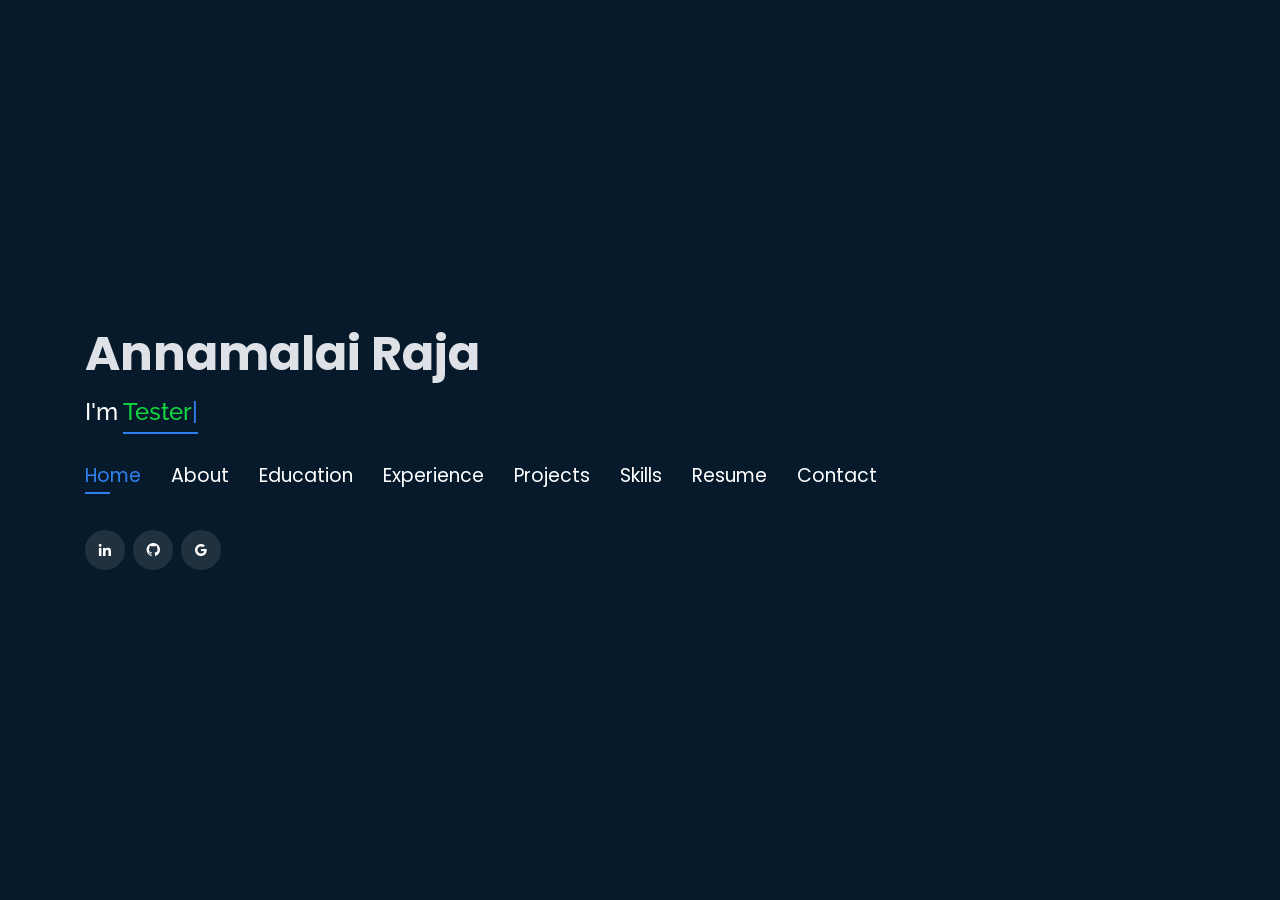
==== commit 160b4f3d: "Initial portfolio" ====
--- a/index.html
+++ b/index.html
@@ -1,1027 +1,675 @@
 <!DOCTYPE html>
 <html lang="en">
+
 <head>
-  <meta charset="UTF-8" />
-  <meta name="viewport" content="width=device-width, initial-scale=1.0"/>
-  <title>Annamalai R — Test Automation Engineer</title>
-  <link rel="preconnect" href="https://fonts.googleapis.com">
-  <link href="https://fonts.googleapis.com/css2?family=Syne:wght@400;600;700;800&family=DM+Sans:ital,wght@0,300;0,400;0,500;1,300&family=DM+Mono:wght@400;500&display=swap" rel="stylesheet">
-  <style>
-    *, *::before, *::after { box-sizing: border-box; margin: 0; padding: 0; }
-
-    :root {
-      --bg:       #0a0c10;
-      --bg2:      #0f1117;
-      --bg3:      #151820;
-      --border:   rgba(255,255,255,0.07);
-      --gold:     #e8a430;
-      --gold2:    #f5c060;
-      --text:     #e8eaf0;
-      --muted:    #7a7f8e;
-      --accent:   #3b82f6;
-      --radius:   12px;
-    }
-
-    html { scroll-behavior: smooth; }
-
-    body {
-      background: var(--bg);
-      color: var(--text);
-      font-family: 'DM Sans', sans-serif;
-      font-weight: 300;
-      line-height: 1.7;
-      cursor: none;
-      overflow-x: hidden;
-    }
-
-    /* CUSTOM CURSOR */
-    .cursor {
-      width: 10px; height: 10px;
-      background: var(--gold);
-      border-radius: 50%;
-      position: fixed; top: 0; left: 0;
-      pointer-events: none; z-index: 9999;
-      transform: translate(-50%, -50%);
-      transition: transform 0.1s ease, width 0.3s, height 0.3s, background 0.3s;
-    }
-    .cursor-ring {
-      width: 36px; height: 36px;
-      border: 1.5px solid rgba(232,164,48,0.5);
-      border-radius: 50%;
-      position: fixed; top: 0; left: 0;
-      pointer-events: none; z-index: 9998;
-      transform: translate(-50%, -50%);
-      transition: transform 0.18s ease, width 0.3s, height 0.3s;
-    }
-    body:hover .cursor { opacity: 1; }
-
-    /* NOISE OVERLAY */
-    body::before {
-      content: '';
-      position: fixed; inset: 0; z-index: 0;
-      background-image: url("data:image/svg+xml,%3Csvg viewBox='0 0 256 256' xmlns='http://www.w3.org/2000/svg'%3E%3Cfilter id='noise'%3E%3CfeTurbulence type='fractalNoise' baseFrequency='0.9' numOctaves='4' stitchTiles='stitch'/%3E%3C/filter%3E%3Crect width='100%25' height='100%25' filter='url(%23noise)' opacity='1'/%3E%3C/svg%3E");
-      opacity: 0.025;
-      pointer-events: none;
-    }
-
-    /* NAV */
-    nav {
-      position: fixed; top: 0; left: 0; right: 0; z-index: 100;
-      display: flex; justify-content: space-between; align-items: center;
-      padding: 20px 60px;
-      background: rgba(10,12,16,0.85);
-      backdrop-filter: blur(20px);
-      border-bottom: 1px solid var(--border);
-      animation: fadeDown 0.8s ease both;
-    }
-    .nav-logo {
-      font-family: 'Syne', sans-serif;
-      font-weight: 800;
-      font-size: 1.1rem;
-      letter-spacing: 0.05em;
-      color: var(--text);
-      text-decoration: none;
-    }
-    .nav-logo span { color: var(--gold); }
-    .nav-links { display: flex; gap: 36px; list-style: none; }
-    .nav-links a {
-      text-decoration: none;
-      color: var(--muted);
-      font-size: 0.8rem;
-      font-weight: 400;
-      letter-spacing: 0.12em;
-      text-transform: uppercase;
-      transition: color 0.2s;
-    }
-    .nav-links a:hover { color: var(--gold); }
-
-    /* HERO */
-    .hero {
-      min-height: 100vh;
-      display: flex; align-items: center;
-      padding: 120px 60px 80px;
-      position: relative;
-      overflow: hidden;
-    }
-    .hero-grid {
-      position: absolute; inset: 0;
-      background-image:
-        linear-gradient(var(--border) 1px, transparent 1px),
-        linear-gradient(90deg, var(--border) 1px, transparent 1px);
-      background-size: 60px 60px;
-      mask-image: radial-gradient(ellipse 80% 80% at 50% 50%, black 40%, transparent 100%);
-    }
-    .hero-glow {
-      position: absolute;
-      width: 600px; height: 600px;
-      background: radial-gradient(circle, rgba(232,164,48,0.08) 0%, transparent 70%);
-      top: 50%; left: 30%; transform: translate(-50%, -50%);
-      pointer-events: none;
-    }
-    .hero-content { position: relative; z-index: 1; max-width: 900px; }
-    .hero-tag {
-      display: inline-flex; align-items: center; gap: 8px;
-      background: rgba(232,164,48,0.08);
-      border: 1px solid rgba(232,164,48,0.2);
-      border-radius: 100px;
-      padding: 6px 16px;
-      font-family: 'DM Mono', monospace;
-      font-size: 0.72rem;
-      color: var(--gold);
-      letter-spacing: 0.08em;
-      margin-bottom: 28px;
-      animation: fadeUp 0.7s 0.2s ease both;
-    }
-    .hero-tag::before {
-      content: '';
-      width: 6px; height: 6px;
-      background: var(--gold);
-      border-radius: 50%;
-      animation: pulse 2s infinite;
-    }
-    @keyframes pulse {
-      0%, 100% { opacity: 1; transform: scale(1); }
-      50% { opacity: 0.4; transform: scale(0.7); }
-    }
-    .hero h1 {
-      font-family: 'Syne', sans-serif;
-      font-weight: 800;
-      font-size: clamp(3rem, 8vw, 6.5rem);
-      line-height: 0.95;
-      letter-spacing: -0.03em;
-      margin-bottom: 24px;
-      animation: fadeUp 0.7s 0.3s ease both;
-    }
-    .hero h1 .line { display: block; }
-    .hero h1 .accent { color: var(--gold); }
-    .hero h1 .outline {
-      -webkit-text-stroke: 1px rgba(232,164,48,0.4);
-      color: transparent;
-    }
-    .hero-desc {
-      font-size: 1.05rem;
-      color: var(--muted);
-      max-width: 540px;
-      margin-bottom: 40px;
-      animation: fadeUp 0.7s 0.4s ease both;
-    }
-    .hero-desc strong { color: var(--text); font-weight: 500; }
-    .hero-ctas {
-      display: flex; gap: 16px; flex-wrap: wrap;
-      animation: fadeUp 0.7s 0.5s ease both;
-    }
-    .btn {
-      display: inline-flex; align-items: center; gap: 8px;
-      padding: 13px 28px;
-      border-radius: 8px;
-      font-family: 'DM Sans', sans-serif;
-      font-size: 0.85rem;
-      font-weight: 500;
-      text-decoration: none;
-      transition: all 0.25s;
-      cursor: none;
-    }
-    .btn-primary {
-      background: var(--gold);
-      color: #0a0c10;
-    }
-    .btn-primary:hover { background: var(--gold2); transform: translateY(-2px); box-shadow: 0 8px 30px rgba(232,164,48,0.25); }
-    .btn-ghost {
-      border: 1px solid var(--border);
-      color: var(--text);
-      background: transparent;
-    }
-    .btn-ghost:hover { border-color: var(--gold); color: var(--gold); transform: translateY(-2px); }
-
-    .hero-scroll {
-      position: absolute; bottom: 40px; left: 60px;
-      display: flex; align-items: center; gap: 12px;
-      color: var(--muted); font-size: 0.75rem; letter-spacing: 0.12em;
-      text-transform: uppercase;
-      animation: fadeUp 0.7s 0.8s ease both;
-    }
-    .scroll-line {
-      width: 40px; height: 1px; background: var(--muted);
-      position: relative; overflow: hidden;
-    }
-    .scroll-line::after {
-      content: '';
-      position: absolute; top: 0; left: -100%;
-      width: 100%; height: 100%;
-      background: var(--gold);
-      animation: scrollLine 2s 1.5s infinite;
-    }
-    @keyframes scrollLine {
-      0% { left: -100%; } 100% { left: 100%; }
-    }
-
-    .hero-stats {
-      position: absolute; right: 60px; top: 50%; transform: translateY(-50%);
-      display: flex; flex-direction: column; gap: 32px;
-      animation: fadeLeft 0.7s 0.6s ease both;
-    }
-    .stat { text-align: right; }
-    .stat-num {
-      font-family: 'Syne', sans-serif;
-      font-weight: 700; font-size: 2.4rem;
-      color: var(--gold); line-height: 1;
-    }
-    .stat-label { font-size: 0.72rem; color: var(--muted); letter-spacing: 0.1em; text-transform: uppercase; }
-
-    /* SECTIONS */
-    section {
-      padding: 100px 60px;
-      position: relative;
-    }
-    .section-label {
-      font-family: 'DM Mono', monospace;
-      font-size: 0.72rem;
-      color: var(--gold);
-      letter-spacing: 0.2em;
-      text-transform: uppercase;
-      margin-bottom: 12px;
-    }
-    .section-title {
-      font-family: 'Syne', sans-serif;
-      font-weight: 700;
-      font-size: clamp(2rem, 4vw, 3rem);
-      letter-spacing: -0.02em;
-      line-height: 1.1;
-      margin-bottom: 60px;
-    }
-    .section-title span { color: var(--gold); }
-
-    /* ABOUT */
-    #about { background: var(--bg2); }
-    .about-grid {
-      display: grid;
-      grid-template-columns: 1fr 1fr;
-      gap: 80px;
-      align-items: start;
-    }
-    .about-text p {
-      color: var(--muted);
-      margin-bottom: 20px;
-      font-size: 1rem;
-    }
-    .about-text p strong { color: var(--text); font-weight: 500; }
-    .about-text p:first-child { font-size: 1.15rem; color: var(--text); }
-    .about-highlights {
-      display: grid; grid-template-columns: 1fr 1fr; gap: 16px;
-      margin-top: 36px;
-    }
-    .highlight-card {
-      background: var(--bg3);
-      border: 1px solid var(--border);
-      border-radius: var(--radius);
-      padding: 20px;
-      transition: border-color 0.3s, transform 0.3s;
-    }
-    .highlight-card:hover { border-color: var(--gold); transform: translateY(-3px); }
-    .highlight-icon { font-size: 1.4rem; margin-bottom: 8px; }
-    .highlight-title { font-size: 0.78rem; color: var(--muted); letter-spacing: 0.08em; text-transform: uppercase; margin-bottom: 4px; }
-    .highlight-val { font-family: 'Syne', sans-serif; font-weight: 600; font-size: 1rem; }
-
-    .about-right { display: flex; flex-direction: column; gap: 20px; }
-    .info-row {
-      display: flex; align-items: flex-start; gap: 16px;
-      padding: 16px 0;
-      border-bottom: 1px solid var(--border);
-    }
-    .info-row:last-child { border-bottom: none; }
-    .info-key { font-size: 0.75rem; color: var(--muted); letter-spacing: 0.1em; text-transform: uppercase; min-width: 110px; padding-top: 2px; }
-    .info-val { color: var(--text); font-size: 0.95rem; }
-    .info-val a { color: var(--gold); text-decoration: none; }
-    .info-val a:hover { text-decoration: underline; }
-
-    /* SKILLS */
-    #skills { background: var(--bg); }
-    .skills-grid {
-      display: grid;
-      grid-template-columns: repeat(auto-fit, minmax(300px, 1fr));
-      gap: 24px;
-    }
-    .skill-category {
-      background: var(--bg2);
-      border: 1px solid var(--border);
-      border-radius: var(--radius);
-      padding: 32px;
-      transition: border-color 0.3s;
-    }
-    .skill-category:hover { border-color: rgba(232,164,48,0.3); }
-    .skill-cat-title {
-      font-family: 'Syne', sans-serif;
-      font-weight: 600;
-      font-size: 0.8rem;
-      letter-spacing: 0.15em;
-      text-transform: uppercase;
-      color: var(--gold);
-      margin-bottom: 24px;
-      display: flex; align-items: center; gap: 10px;
-    }
-    .skill-cat-title::after {
-      content: ''; flex: 1; height: 1px; background: var(--border);
-    }
-    .skill-tags { display: flex; flex-wrap: wrap; gap: 10px; }
-    .skill-tag {
-      background: var(--bg3);
-      border: 1px solid var(--border);
-      border-radius: 6px;
-      padding: 7px 14px;
-      font-family: 'DM Mono', monospace;
-      font-size: 0.78rem;
-      color: var(--text);
-      transition: all 0.2s;
-    }
-    .skill-tag:hover {
-      background: rgba(232,164,48,0.1);
-      border-color: var(--gold);
-      color: var(--gold);
-      transform: translateY(-2px);
-    }
-
-    /* EXPERIENCE */
-    #experience { background: var(--bg2); }
-    .exp-timeline { position: relative; padding-left: 32px; }
-    .exp-timeline::before {
-      content: '';
-      position: absolute; left: 0; top: 8px; bottom: 8px;
-      width: 1px; background: var(--border);
-    }
-    .exp-item {
-      position: relative;
-      margin-bottom: 56px;
-    }
-    .exp-item:last-child { margin-bottom: 0; }
-    .exp-dot {
-      position: absolute; left: -38px; top: 6px;
-      width: 12px; height: 12px;
-      border: 2px solid var(--gold);
-      border-radius: 50%;
-      background: var(--bg);
-    }
-    .exp-dot.active { background: var(--gold); box-shadow: 0 0 16px rgba(232,164,48,0.5); }
-    .exp-header {
-      display: flex; align-items: flex-start;
-      justify-content: space-between; flex-wrap: wrap; gap: 8px;
-      margin-bottom: 6px;
-    }
-    .exp-role {
-      font-family: 'Syne', sans-serif;
-      font-weight: 700; font-size: 1.2rem;
-    }
-    .exp-date {
-      font-family: 'DM Mono', monospace;
-      font-size: 0.72rem;
-      color: var(--muted);
-      background: var(--bg3);
-      padding: 4px 12px;
-      border-radius: 100px;
-      border: 1px solid var(--border);
-      white-space: nowrap;
-    }
-    .exp-company {
-      font-size: 0.85rem;
-      color: var(--gold);
-      margin-bottom: 14px;
-      display: flex; align-items: center; gap: 8px;
-    }
-    .exp-company::before { content: '◈'; font-size: 0.6rem; }
-    .exp-desc { color: var(--muted); font-size: 0.92rem; }
-    .exp-tags { display: flex; flex-wrap: wrap; gap: 8px; margin-top: 16px; }
-    .exp-tag {
-      font-family: 'DM Mono', monospace;
-      font-size: 0.7rem;
-      color: var(--muted);
-      background: var(--bg3);
-      border: 1px solid var(--border);
-      padding: 3px 10px;
-      border-radius: 4px;
-    }
-
-    /* PROJECTS */
-    #projects { background: var(--bg); }
-    .projects-grid {
-      display: grid;
-      grid-template-columns: repeat(auto-fit, minmax(340px, 1fr));
-      gap: 24px;
-    }
-    .project-card {
-      background: var(--bg2);
-      border: 1px solid var(--border);
-      border-radius: var(--radius);
-      padding: 32px;
-      position: relative;
-      overflow: hidden;
-      transition: all 0.3s;
-      cursor: none;
-    }
-    .project-card::before {
-      content: '';
-      position: absolute; top: 0; left: 0; right: 0; height: 2px;
-      background: linear-gradient(90deg, transparent, var(--gold), transparent);
-      transform: scaleX(0);
-      transition: transform 0.4s;
-    }
-    .project-card:hover { border-color: rgba(232,164,48,0.25); transform: translateY(-4px); box-shadow: 0 20px 60px rgba(0,0,0,0.4); }
-    .project-card:hover::before { transform: scaleX(1); }
-    .project-num {
-      font-family: 'DM Mono', monospace;
-      font-size: 0.65rem;
-      color: var(--gold);
-      letter-spacing: 0.15em;
-      margin-bottom: 16px;
-      opacity: 0.7;
-    }
-    .project-title {
-      font-family: 'Syne', sans-serif;
-      font-weight: 700;
-      font-size: 1.15rem;
-      margin-bottom: 12px;
-      line-height: 1.3;
-    }
-    .project-desc {
-      color: var(--muted);
-      font-size: 0.88rem;
-      line-height: 1.7;
-      margin-bottom: 24px;
-    }
-    .project-tech { display: flex; flex-wrap: wrap; gap: 8px; margin-bottom: 24px; }
-    .project-tech span {
-      font-family: 'DM Mono', monospace;
-      font-size: 0.7rem;
-      color: var(--accent);
-      background: rgba(59,130,246,0.08);
-      border: 1px solid rgba(59,130,246,0.2);
-      padding: 3px 10px; border-radius: 4px;
-    }
-    .project-arrow {
-      display: inline-flex; align-items: center; gap: 6px;
-      font-size: 0.78rem; color: var(--muted);
-      text-decoration: none;
-      transition: color 0.2s, gap 0.2s;
-    }
-    .project-arrow:hover { color: var(--gold); gap: 10px; }
-
-    /* CONTACT */
-    #contact { background: var(--bg2); }
-    .contact-inner {
-      display: grid;
-      grid-template-columns: 1fr 1fr;
-      gap: 80px;
-      align-items: start;
-    }
-    .contact-left .lead {
-      font-size: 1.05rem;
-      color: var(--muted);
-      margin-bottom: 40px;
-      max-width: 420px;
-    }
-    .contact-links { display: flex; flex-direction: column; gap: 16px; }
-    .contact-link {
-      display: flex; align-items: center; gap: 16px;
-      padding: 18px 22px;
-      background: var(--bg3);
-      border: 1px solid var(--border);
-      border-radius: var(--radius);
-      text-decoration: none;
-      transition: all 0.3s;
-    }
-    .contact-link:hover { border-color: var(--gold); transform: translateX(4px); }
-    .contact-link-icon {
-      width: 40px; height: 40px;
-      background: rgba(232,164,48,0.1);
-      border-radius: 8px;
-      display: flex; align-items: center; justify-content: center;
-      font-size: 1.1rem;
-      flex-shrink: 0;
-    }
-    .contact-link-text { flex: 1; }
-    .contact-link-label { font-size: 0.72rem; color: var(--muted); letter-spacing: 0.1em; text-transform: uppercase; margin-bottom: 2px; }
-    .contact-link-val { font-size: 0.9rem; color: var(--text); font-weight: 400; }
-    .contact-link-arrow { color: var(--muted); font-size: 0.8rem; transition: color 0.2s; }
-    .contact-link:hover .contact-link-arrow { color: var(--gold); }
-
-    .contact-right {
-      background: var(--bg3);
-      border: 1px solid var(--border);
-      border-radius: var(--radius);
-      padding: 40px;
-    }
-    .contact-right h3 {
-      font-family: 'Syne', sans-serif;
-      font-weight: 700; font-size: 1.2rem;
-      margin-bottom: 8px;
-    }
-    .contact-right p { color: var(--muted); font-size: 0.9rem; margin-bottom: 28px; }
-    .form-group { margin-bottom: 20px; }
-    .form-group label {
-      display: block;
-      font-size: 0.72rem;
-      color: var(--muted);
-      letter-spacing: 0.1em;
-      text-transform: uppercase;
-      margin-bottom: 8px;
-    }
-    .form-group input,
-    .form-group textarea {
-      width: 100%;
-      background: var(--bg);
-      border: 1px solid var(--border);
-      border-radius: 8px;
-      padding: 12px 16px;
-      color: var(--text);
-      font-family: 'DM Sans', sans-serif;
-      font-size: 0.9rem;
-      transition: border-color 0.2s;
-      outline: none;
-      resize: none;
-    }
-    .form-group input:focus,
-    .form-group textarea:focus { border-color: var(--gold); }
-    .form-group textarea { height: 100px; }
-    .form-submit {
-      width: 100%;
-      background: var(--gold);
-      color: #0a0c10;
-      border: none;
-      border-radius: 8px;
-      padding: 14px;
-      font-family: 'Syne', sans-serif;
-      font-weight: 700;
-      font-size: 0.85rem;
-      letter-spacing: 0.05em;
-      cursor: none;
-      transition: all 0.25s;
-    }
-    .form-submit:hover { background: var(--gold2); transform: translateY(-2px); box-shadow: 0 8px 30px rgba(232,164,48,0.25); }
-
-    /* FOOTER */
-    footer {
-      padding: 32px 60px;
-      border-top: 1px solid var(--border);
-      display: flex; justify-content: space-between; align-items: center;
-      flex-wrap: wrap; gap: 16px;
-    }
-    .footer-left { font-size: 0.8rem; color: var(--muted); }
-    .footer-left span { color: var(--gold); }
-    .footer-right {
-      display: flex; gap: 24px;
-    }
-    .footer-right a {
-      font-size: 0.75rem;
-      color: var(--muted);
-      text-decoration: none;
-      letter-spacing: 0.1em;
-      text-transform: uppercase;
-      transition: color 0.2s;
-    }
-    .footer-right a:hover { color: var(--gold); }
-
-    /* ANIMATIONS */
-    @keyframes fadeUp {
-      from { opacity: 0; transform: translateY(24px); }
-      to   { opacity: 1; transform: translateY(0); }
-    }
-    @keyframes fadeDown {
-      from { opacity: 0; transform: translateY(-16px); }
-      to   { opacity: 1; transform: translateY(0); }
-    }
-    @keyframes fadeLeft {
-      from { opacity: 0; transform: translateX(24px); }
-      to   { opacity: 1; transform: translateX(0); }
-    }
-
-    .reveal {
-      opacity: 0;
-      transform: translateY(30px);
-      transition: opacity 0.7s ease, transform 0.7s ease;
-    }
-    .reveal.visible {
-      opacity: 1;
-      transform: translateY(0);
-    }
-
-    /* SCROLLBAR */
-    ::-webkit-scrollbar { width: 4px; }
-    ::-webkit-scrollbar-track { background: var(--bg); }
-    ::-webkit-scrollbar-thumb { background: var(--gold); border-radius: 2px; }
-
-    /* RESPONSIVE */
-    @media (max-width: 900px) {
-      nav { padding: 16px 24px; }
-      .nav-links { display: none; }
-      section { padding: 70px 24px; }
-      .hero { padding: 100px 24px 70px; }
-      .hero-stats { display: none; }
-      .about-grid, .contact-inner { grid-template-columns: 1fr; gap: 40px; }
-      footer { padding: 24px; }
-    }
-    @media (max-width: 600px) {
-      .projects-grid { grid-template-columns: 1fr; }
-      .skills-grid { grid-template-columns: 1fr; }
-      .about-highlights { grid-template-columns: 1fr; }
-    }
-  </style>
+  <!-- Google Tag Manager -->
+  <script>(function(w,d,s,l,i){w[l]=w[l]||[];w[l].push({'gtm.start':
+  new Date().getTime(),event:'gtm.js'});var f=d.getElementsByTagName(s)[0],
+  j=d.createElement(s),dl=l!='dataLayer'?'&l='+l:'';j.async=true;j.src=
+  'https://www.googletagmanager.com/gtm.js?id='+i+dl;f.parentNode.insertBefore(j,f);
+  })(window,document,'script','dataLayer','GTM-5BB8W2X');</script>
+  <!-- End Google Tag Manager -->
+  <link rel="icon" type="image/png" href="/favicon.png"/>
+  <meta charset="utf-8">
+  <meta content="width=device-width, initial-scale=1.0" name="viewport">
+
+  <title>Personal Portfolio</title>
+  <meta content="" name="descriptison">
+  <meta content="" name="keywords">
+
+  <!-- Google Fonts -->
+  <link href="https://fonts.googleapis.com/css?family=Open+Sans:300,300i,400,400i,600,600i,700,700i|Raleway:300,300i,400,400i,500,500i,600,600i,700,700i|Poppins:300,300i,400,400i,500,500i,600,600i,700,700i" rel="stylesheet">
+
+  <!-- Vendor CSS Files -->
+  <link href="assets/vendor/bootstrap/css/bootstrap.min.css" rel="stylesheet">
+  <link href="assets/vendor/icofont/icofont.min.css" rel="stylesheet">
+  <link href="assets/vendor/remixicon/remixicon.css" rel="stylesheet">
+  <link href="assets/vendor/owl.carousel/assets/owl.carousel.min.css" rel="stylesheet">
+  <link href="assets/vendor/boxicons/css/boxicons.min.css" rel="stylesheet">
+  <link href="assets/vendor/venobox/venobox.css" rel="stylesheet">
+
+  <!-- Template Main CSS File -->
+  <link href="assets/css/style.css" rel="stylesheet">
+
+
+  <!-- Global site tag (gtag.js) - Google Analytics -->
+  <script async src="https://www.googletagmanager.com/gtag/js?id=UA-169007209-3"></script>
+  <script>
+    window.dataLayer = window.dataLayer || [];
+    function gtag(){dataLayer.push(arguments);}
+    gtag('js', new Date());
+
+    gtag('config', 'UA-169007209-3');
+  </script>
+
+
+
+  <!-- =======================================================
+  * Template Name: Personal - v2.1.0
+  * Template URL: https://bootstrapmade.com/personal-free-resume-bootstrap-template/
+  * Author: BootstrapMade.com
+  * License: https://bootstrapmade.com/license/
+  ======================================================== -->
 </head>
+
 <body>
-
-  <!-- CURSOR -->
-  <div class="cursor" id="cursor"></div>
-  <div class="cursor-ring" id="cursorRing"></div>
-
-  <!-- NAV -->
-  <nav>
-    <a class="nav-logo" href="#"><span>A</span>nnamalai R</a>
-    <ul class="nav-links">
-      <li><a href="#about">About</a></li>
-      <li><a href="#skills">Skills</a></li>
-      <li><a href="#experience">Experience</a></li>
-      <li><a href="#projects">Projects</a></li>
-      <li><a href="#contact">Contact</a></li>
-    </ul>
-    <a class="btn btn-primary" href="resume.pdf" download style="padding:10px 20px;font-size:0.78rem;">
-      ↓ Resume
-    </a>
-  </nav>
-
-  <!-- HERO -->
-  <section class="hero" id="home">
-    <div class="hero-grid"></div>
-    <div class="hero-glow"></div>
-    <div class="hero-content">
-      <div class="hero-tag">Available for opportunities</div>
-      <h1>
-        <span class="line">Test</span>
-        <span class="line accent">Automation</span>
-        <span class="line outline">Engineer.</span>
-      </h1>
-      <p class="hero-desc">
-        I'm <strong>Annamalai R</strong> — building scalable, reliable test frameworks that make
-        software ship faster and break less. Based in <strong>Bangalore, India</strong>.
-      </p>
-      <div class="hero-ctas">
-        <a href="#projects" class="btn btn-primary">View Projects →</a>
-        <a href="#contact" class="btn btn-ghost">Get In Touch</a>
-      </div>
-    </div>
-    <div class="hero-stats">
-      <div class="stat">
-        <div class="stat-num">3+</div>
-        <div class="stat-label">Years Exp.</div>
-      </div>
-      <div class="stat">
-        <div class="stat-num">4</div>
-        <div class="stat-label">Projects</div>
-      </div>
-      <div class="stat">
-        <div class="stat-num">10+</div>
-        <div class="stat-label">Tools Mastered</div>
-      </div>
-    </div>
-    <div class="hero-scroll">
-      <div class="scroll-line"></div>
-      Scroll to explore
-    </div>
+  
+  <!-- Google Tag Manager (noscript) -->
+  <noscript><iframe src="https://www.googletagmanager.com/ns.html?id=GTM-5BB8W2X"
+  height="0" width="0" style="display:none;visibility:hidden"></iframe></noscript>
+  <!-- End Google Tag Manager (noscript) -->
+  <!-- ======= Header ======= -->
+  <header id="header" class="header-tops">
+
+    <div class="container">
+
+      <h1><a href="index.html">Annamalai Raja</a></h1>
+      <h2 style="color:#fff">I'm <span class="typing" style="color:#12D640"></span></h2>
+      <nav class="nav-menu d-none d-lg-block">
+        <ul>
+          <li class="active"><a href="#header"> <span>Home</span></a></li>
+          <li><a href="#about"><span>About</span></a></li>
+          <li><a href="#education"> <span>Education</span></a></li>
+          <li><a href="#experience"> <span>Experience</span></a></li>
+<!--          <li><a href="#projects"> <span>Projects</span></a></li>-->
+          <li><a href="#portfolio"> <span>Projects</span></a></li>
+          <li><a href="#skills"> <span>Skills</span></a></li>
+          <li><a href="Annamalai_R.pdf" target="_blank"> <span>Resume</span></a></li>
+          <!-- <li><a href="#links"> <span>Resume & Links</span></a></li> -->
+          <li><a href="#contacts"> <span>Contact</span></a></li>
+
+        </ul>
+      </nav><!-- .nav-menu -->
+
+      <div class="social-links">
+          <a href="https://www.linkedin.com/in/rajaprerak" target="_blank" class="linkedin"><i class="bx bxl-linkedin"></i></a>
+          <a href="https://www.github.com/rajaprerak" target="_blank" class="github"><i class="bx bxl-github"></i></a>
+          <a href="mailto:rajaprerak@gmail.com" target="_blank" class="google"><i class="bx bxl-google"></i></a>
+
+      </div>
+
+    </div>
+  </header><!-- End Header -->
+
+  <!-- ======= About Section ======= -->
+  <section id="about" class="about">
+
+    <!-- ======= About Me ======= -->
+    <div class="about-me container">
+
+      <div class="section-title">
+        <h2>About</h2>
+      </div>
+
+      <div class="row">
+        <div class="col-lg-4" data-aos="fade-right">
+          <img src="assets/img/profile.png" class="img-fluid" alt="Annamalai Raja">
+        </div>
+        <div class="col-lg-8 pt-4 pt-lg-0 content" data-aos="fade-left">
+          <p>Automation Test Engineer with 3+ years of experience designing and implementing scalable automation frameworks for Web, Mobile, and API testing. Skilled in Java, Selenium, Appium, Rest Assured, TestNG, Jenkins, and Azure DevOps. Experienced in cross-browser and cross-platform testing with BrowserStack, LambdaTest, and Selenium Grid. Proven track record of enhancing test coverage, reducing execution time, and accelerating release cycles.
+          </p>
+          <div class="row">
+            <div class="col-lg-6">
+              <ul>
+                <li><i class="icofont-rounded-right"></i> <strong>Birthday:</strong> 29 March 1999</li>
+                <li><i class="icofont-rounded-right"></i> <strong>Phone:</strong> 7010354144</li>
+              </ul>
+            </div>
+            <div class="col-lg-6">
+              <ul>
+                <li><i class="icofont-rounded-right"></i> <strong>City:</strong> Bangalore, India</li>
+                <li><i class="icofont-rounded-right"></i> <strong>Email:</strong> annamalairaja2903@gmail.com</li>
+              </ul>
+            </div>
+          </div>
+        </div>
+      </div>
+
+    </div><!-- End About Me -->
+
+    <!-- ======= Interests ======= -->
+    <div class="interests container">
+
+      <div class="section-title">
+        <h2>Interests</h2>
+      </div>
+
+      <div class="row">
+        <div class="col-lg-3 col-md-4">
+          <div class="icon-box">
+            <i class="ri-global-line" style="color: #ffbb2c;"></i>
+            <h3>Software Development</h3>
+          </div>
+        </div>
+        <div class="col-lg-3 col-md-4 mt-4 mt-md-0">
+          <div class="icon-box">
+            <i class="ri-database-2-line" style="color: #5578ff;"></i>
+            <h3>Artificial Intelligence</h3>
+          </div>
+        </div>
+        <div class="col-lg-3 col-md-4 mt-4 mt-md-0">
+          <div class="icon-box">
+            <i class="ri-camera-3-line" style="color: #e80368;"></i>
+            <h3>Test Automation</h3>
+          </div>
+        </div>
+        <div class="col-lg-3 col-md-4 mt-4 mt-lg-0">
+          <div class="icon-box">
+            <i class="ri-english-input" style="color: #1c7d32;"></i>
+            <h3>API Testing</h3>
+          </div>
+        </div>
+        <div class="col-lg-3 col-md-4 mt-4">
+          <div class="icon-box">
+            <i class="ri-code-s-slash-fill" style="color: #28a745;"></i>
+            <h3>Software Engineering</h3>
+          </div>
+        </div>
+        <div class="col-lg-3 col-md-4 mt-4">
+          <div class="icon-box">
+            <i class="ri-bar-chart-box-line" style="color: #f1081f;"></i>
+            <h3>Cloud and DevOps</h3>
+          </div>
+        </div>
+        <div class="col-lg-3 col-md-4 mt-4">
+          <div class="icon-box">
+            <i class="ri-file-list-3-line" style="color: #47aeff;"></i>
+            <h3>Quality Engineering</h3>
+          </div>
+        </div>
+        <div class="col-lg-3 col-md-4 mt-4">
+          <div class="icon-box">
+            <i class="ri-image-line" style="color: #ffc107;"></i>
+            <h3>Problem Solving</h3>
+          </div>
+        </div>
+      </div>
+
+    </div><!-- End Interests -->
+  </section><!-- End About Section -->
+
+
+
+  <!-- ======= Education Section ======= -->
+  <section id="education" class="services">
+    <div class="container">
+      <div class="section-title">
+        <h2>Education</h2>
+      </div>
+      <div class="row">
+        <div class="col-lg-12" data-aos="fade-up" style="display: inline-block;">
+
+
+            <div class="col-md-4 mt-4 mt-md-0 icon-box" data-aos="fade-up" data-aos-delay="100" style="padding:0px 0px;padding-bottom: 5px;display: inline-block;">
+              <img src="assets/img/education/au.png" class="img-fluid" alt="Anna University">
+              <p style="text-align:left;color:#fff;padding: 5px 10px;"><em>Anna University</em></p>
+              <p style="text-align:left;color:#fff;padding: 0px 10px;"><em>B.E. in Electronics and Communication Engineering</em></p>
+              <h5 style="text-align:left;padding: 0px 10px;">Aug 2016 - July 2020</h5>
+            </div>
+          </div>
+        </div>
+      </div>
+
+
+    <div class="portfolio">
+    <div class="container">
+      <div class="section-title">
+        <h2>Online Certification</h2>
+      </div>
+
+      <div class="row portfolio-container" style="position: relative; height: 437.75px;">
+
+         <div class="col-lg-4 col-md-6 portfolio-item filter-app" style="position: absolute; left: 0px; top: 0px;">
+          <div class="portfolio-wrap">
+            <img src="assets/img/certification/stanford.jpg" class="img-fluid" alt="">
+            <div class="portfolio-info">
+              <h4>Machine Learning</h4>
+              <div class="portfolio-links">
+                <a href="https://www.coursera.org/account/accomplishments/certificate/2BTJ636Q2E93?utm_medium=certificate&amp;utm_source=link&amp;utm_campaign=copybutton_certificate/" target="_blank" title="Certificate"><i class="bx bx-link"></i></a>
+              </div>
+            </div>
+           </div>
+          </div>
+
+        <div class="col-lg-4 col-md-6 portfolio-item filter-app" style="position: absolute; left: 370px; top: 0px;">
+          <div class="portfolio-wrap">
+            <img src="assets/img/certification/stanford.jpg" class="img-fluid" alt="">
+            <div class="portfolio-info">
+              <h4>Algorithms-Design and Analysis</h4>
+              <div class="portfolio-links">
+                <a href="https://www.coursera.org/account/accomplishments/certificate/6THRQXYE9EHZ?utm_medium=certificate&amp;utm_source=link&amp;utm_campaign=copybutton_certificate" target="_blank" title="Certificate"><i class="bx bx-link"></i></a>
+              </div>
+            </div>
+          </div>
+        </div>
+
+        <div class="col-lg-4 col-md-6 portfolio-item filter-app" style="position: absolute; left: 740px; top: 0px;">
+          <div class="portfolio-wrap">
+            <img src="assets/img/certification/ucsd.jpg" class="img-fluid" alt="">
+            <div class="portfolio-info">
+              <h4>Algorithmic Toolbox</h4>
+              <div class="portfolio-links">
+                <a href="https://coursera.org/share/98bbfb990484fac370d5e5ed14334ea4" target="_blank" title="Certificate"><i class="bx bx-link"></i></a>
+              </div>
+            </div>
+          </div>
+        </div>
+
+        <div class="col-lg-4 col-md-6 portfolio-item filter-project" style="position: absolute; left: 0px; top: 218.875px;">
+          <div class="portfolio-wrap">
+            <img src="assets/img/certification/ibm.jpg" class="img-fluid" alt="">
+            <div class="portfolio-info">
+              <h4>Deep Learning with Tensorflow</h4>
+              <div class="portfolio-links">
+                <a href="https://drive.google.com/file/d/1FSwPt19EzY_tpvqkE6igtLf3gccKcssC/view?usp=sharing" target="_blank" title="Certificate"><i class="bx bx-link"></i></a>
+              </div>
+            </div>
+          </div>
+        </div>
+
+        <div class="col-lg-4 col-md-6 portfolio-item filter-project" style="position: absolute; left: 370px; top: 218.875px;">
+          <div class="portfolio-wrap">
+            <img src="assets/img/certification/ibm.jpg" class="img-fluid" alt="">
+            <div class="portfolio-info">
+              <h4>Machine Learning with Python</h4>
+              <div class="portfolio-links">
+                <a href="https://drive.google.com/file/d/1gimySw_NPzCJ54dqZ2j2wYyz-JDOg-S0/view?usp=sharing" target="_blank" title="Certificate"><i class="bx bx-link"></i></a>
+              </div>
+            </div>
+          </div>
+        </div>
+
+
+        <div class="col-lg-4 col-md-6 portfolio-item filter-project" style="position: absolute; left: 740px; top: 218.875px;">
+          <div class="portfolio-wrap">
+            <img src="assets/img/certification/dai.jpg" class="img-fluid" alt="">
+            <div class="portfolio-info">
+              <h4>Neural Networks and Deep Learning</h4>
+              <div class="portfolio-links">
+                <a href="https://www.coursera.org/account/accomplishments/certificate/ELXZ6FE2BU7X?utm_medium=certificate&amp;utm_source=link&amp;utm_campaign=copybutton_certificate/" target="_blank" title="Certificate"><i class="bx bx-link"></i></a>
+              </div>
+            </div>
+          </div>
+        </div>
+
+      </div>
+    </div>
+    </div>
+
   </section>
-
-  <!-- ABOUT -->
-  <section id="about">
-    <div class="section-label">01 — About</div>
-    <h2 class="section-title reveal">Who I <span>Am</span></h2>
-    <div class="about-grid">
-      <div class="about-text reveal">
-        <p>Hello! I'm a dedicated <strong>Test Automation Engineer</strong> with over 3 years of experience ensuring software reliability through strategic and efficient testing.</p>
-        <p>I specialize in building scalable test automation frameworks using <strong>Java</strong> and tools like <strong>Selenium, Appium, Rest Assured, TestNG</strong>, and <strong>Cucumber</strong>. I thrive in CI/CD environments powered by Git, Jenkins, Maven, Docker, and testing platforms like TestingBot.</p>
-        <p>Curiosity fuels my growth — I'm currently exploring <strong>JavaScript</strong> and <strong>Playwright</strong> to expand my full-stack test capabilities and future-proof my QA career.</p>
-        <p>When I'm not automating, you'll find me experimenting with new tech, watching deep-dive content, or exploring how to improve testing strategies with emerging tools.</p>
-        <div class="about-highlights">
-          <div class="highlight-card">
-            <div class="highlight-icon">⚙️</div>
-            <div class="highlight-title">Focus</div>
-            <div class="highlight-val">Test Automation</div>
-          </div>
-          <div class="highlight-card">
-            <div class="highlight-icon">📍</div>
-            <div class="highlight-title">Location</div>
-            <div class="highlight-val">Bangalore, India</div>
-          </div>
-          <div class="highlight-card">
-            <div class="highlight-icon">🎓</div>
-            <div class="highlight-title">Experience</div>
-            <div class="highlight-val">3+ Years</div>
-          </div>
-          <div class="highlight-card">
-            <div class="highlight-icon">🌱</div>
-            <div class="highlight-title">Learning</div>
-            <div class="highlight-val">JS & Playwright</div>
-          </div>
-        </div>
-      </div>
-      <div class="about-right reveal">
-        <div class="info-row">
-          <div class="info-key">Name</div>
-          <div class="info-val">Annamalai R</div>
-        </div>
-        <div class="info-row">
-          <div class="info-key">Role</div>
-          <div class="info-val">Test Automation Engineer</div>
-        </div>
-        <div class="info-row">
-          <div class="info-key">Company</div>
-          <div class="info-val">TestUnity, Bangalore</div>
-        </div>
-        <div class="info-row">
-          <div class="info-key">Email</div>
-          <div class="info-val"><a href="mailto:annamalairaja2903@gmail.com">annamalairaja2903@gmail.com</a></div>
-        </div>
-        <div class="info-row">
-          <div class="info-key">LinkedIn</div>
-          <div class="info-val"><a href="https://linkedin.com/in/annamalai-raja/" target="_blank">annamalai-raja</a></div>
-        </div>
-        <div class="info-row">
-          <div class="info-key">GitHub</div>
-          <div class="info-val"><a href="https://github.com/annamalai-raja" target="_blank">annamalai-raja</a></div>
-        </div>
-        <div class="info-row">
-          <div class="info-key">Status</div>
-          <div class="info-val" style="color:var(--gold);">✦ Open to Opportunities</div>
-        </div>
-        <a href="resume.pdf" download class="btn btn-primary" style="margin-top:24px;width:100%;justify-content:center;">
-          Download Resume ↓
-        </a>
-      </div>
+  <!-- End Education Section -->
+
+
+
+  <!-- Start Experience Section -->
+
+  <section id="experience" class="services">
+    <div class="container">
+      <div class="section-title">
+        <h2>Experience</h2>
+      </div>
+      <div class="row">
+          <div class="col-lg-12" data-aos="fade-up">
+              <div class="col-md-12 mt-4 mt-md-0 icon-box" data-aos="fade-up" data-aos-delay="100">
+                <h4 style="text-align:left;"><a href="#" style="color:#12d640">Cognizant</a><br> </h4>
+                <h5 style="text-align:left;">Jan 2026 - Present</h5>
+                <p style="text-align:left;color:#fff"><em>SDET</em></p>
+                <p style="text-align:left;color:#fff"><strong>Project: Charter Communications</strong></p>
+                <ul style="text-align:left;">
+                  <li>Partner with backend engineers to design and execute validation strategies for distributed microservices, helping identify defects early in the delivery cycle.</li>
+                  <li>Own and lead front-end regression testing for the team, coordinating coverage across critical user workflows and release candidates.</li>
+                  <li>Develop and maintain API automation suites to verify service contracts, business rules, integration points, and end-to-end data flows.</li>
+                  <li>Use AWS, Splunk, Argo CD, and Datadog to validate deployments, monitor application behavior, analyze logs, and accelerate root-cause analysis.</li>
+                  <li>Collaborate closely with developers and cross-functional stakeholders to improve defect turnaround and support reliable production releases.</li>
+                </ul>
+              </div>
+              <div class="col-md-12 mt-4 mt-md-0 icon-box" data-aos="fade-up" data-aos-delay="100">
+                <h4 style="text-align:left;"><a href="#" style="color:#12d640">TestUnity, Bangalore</a><br> </h4>
+                <h5 style="text-align:left;">Aug 2024 - Present</h5>
+                <p style="text-align:left;color:#fff"><em>SDET</em></p>
+                <p style="text-align:left;color:#fff"><strong>Project: Ajio | Jio Platforms</strong></p>
+                <ul style="text-align:left;">
+                  <li>Owned QA activities for UAAS, PDP, Wishlist, and CEM microservices, ensuring robust backend validation.</li>
+                  <li>Automated regression test cases using Rest Assured, with manual validation through Postman.</li>
+                  <li>Monitored server logs to accelerate root cause analysis and debugging.</li>
+                  <li>Collaborated with backend developers for faster defect resolution and on-time delivery.</li>
+                </ul>
+                <p style="text-align:left;color:#fff"><strong>Tech Stack:</strong> Java, Rest Assured, Postman, IntelliJ IDEA, Jenkins, Azure DevOps, Git, Maven</p>
+              </div>
+              <div class="col-md-12 mt-4 mt-md-0 icon-box" data-aos="fade-up" data-aos-delay="100">
+                <h4 style="text-align:left;"><a href="#" style="color:#12d640">Infosys Limited, Bangalore</a><br> </h4>
+                <h5 style="text-align:left;">Feb 2022 - Aug 2024</h5>
+                <p style="text-align:left;color:#fff"><em>SDET</em></p>
+                <p style="text-align:left;color:#fff"><strong>Project: Tractor Supply Chain</strong></p>
+                <ul style="text-align:left;">
+                  <li>Automated warehouse workflows including Inventory Count, Outbound, and YMS modules across Web and Mobile platforms, reducing regression effort by 40%.</li>
+                  <li>Designed and implemented a hybrid automation framework with Selenium, Appium, TestNG, and Page Object Model.</li>
+                  <li>Automated APIs with Rest Assured, enabling dynamic test data handling and flexibility.</li>
+                  <li>Built optimized XPath locators for dynamic elements, improving script reliability.</li>
+                  <li>Performed cross-browser testing on LambdaTest across multiple environments.</li>
+                  <li>Contributed actively in Agile ceremonies for sprint planning, reviews, and faster delivery.</li>
+                </ul>
+                <p style="text-align:left;color:#fff"><strong>Tech Stack:</strong> Java, Selenium, Appium, TestNG, Rest Assured, LambdaTest, Maven, Git</p>
+              </div>
+          </div>
+        </div>
     </div>
   </section>
 
-  <!-- SKILLS -->
-  <section id="skills">
-    <div class="section-label">02 — Skills</div>
-    <h2 class="section-title reveal">Technical <span>Arsenal</span></h2>
-    <div class="skills-grid">
-      <div class="skill-category reveal">
-        <div class="skill-cat-title">Languages</div>
-        <div class="skill-tags">
-          <div class="skill-tag">Java</div>
-          <div class="skill-tag">JavaScript</div>
-          <div class="skill-tag">SQL</div>
-          <div class="skill-tag">HTML / CSS</div>
-        </div>
-      </div>
-      <div class="skill-category reveal">
-        <div class="skill-cat-title">Automation Tools</div>
-        <div class="skill-tags">
-          <div class="skill-tag">Selenium</div>
-          <div class="skill-tag">Appium</div>
-          <div class="skill-tag">Playwright</div>
-          <div class="skill-tag">Rest Assured</div>
-          <div class="skill-tag">TestingBot</div>
-        </div>
-      </div>
-      <div class="skill-category reveal">
-        <div class="skill-cat-title">Frameworks</div>
-        <div class="skill-tags">
-          <div class="skill-tag">TestNG</div>
-          <div class="skill-tag">Cucumber (BDD)</div>
-          <div class="skill-tag">JUnit</div>
-          <div class="skill-tag">Page Object Model</div>
-        </div>
-      </div>
-      <div class="skill-category reveal">
-        <div class="skill-cat-title">CI/CD & DevOps</div>
-        <div class="skill-tags">
-          <div class="skill-tag">Jenkins</div>
-          <div class="skill-tag">Git</div>
-          <div class="skill-tag">Maven</div>
-          <div class="skill-tag">Docker</div>
-          <div class="skill-tag">GitHub Actions</div>
-        </div>
-      </div>
-      <div class="skill-category reveal">
-        <div class="skill-cat-title">Testing Types</div>
-        <div class="skill-tags">
-          <div class="skill-tag">Web Automation</div>
-          <div class="skill-tag">Mobile Testing</div>
-          <div class="skill-tag">API Testing</div>
-          <div class="skill-tag">Regression</div>
-          <div class="skill-tag">Smoke Testing</div>
-        </div>
-      </div>
-      <div class="skill-category reveal">
-        <div class="skill-cat-title">Tools & Platforms</div>
-        <div class="skill-tags">
-          <div class="skill-tag">JIRA</div>
-          <div class="skill-tag">Postman</div>
-          <div class="skill-tag">IntelliJ IDEA</div>
-          <div class="skill-tag">Eclipse</div>
-          <div class="skill-tag">VS Code</div>
-        </div>
+  <!-- End Experience Section -->
+
+
+
+  <!-- Start Project Section -->
+  <section id="portfolio" class="portfolio">
+    <div class="container">
+
+      <div class="section-title">
+        <h2>Projects</h2>
+      </div>
+
+      <div class="row">
+        <div class="col-lg-12 d-flex justify-content-center">
+          <ul id="portfolio-flters">
+            <li data-filter="*" class="filter-active">All</li>
+            <li data-filter=".filter-app">Web-App</li>
+            <li data-filter=".filter-project">Project</li>
+          </ul>
+        </div>
+      </div>
+
+      <div class="row portfolio-container">
+
+        <div class="col-lg-4 col-md-6 portfolio-item filter-app">
+          <center><h4>Twitter Analysis</h4></center>
+          <div class="portfolio-wrap">
+            <img src="assets/img/project/twitteranalysis.jpg" class="img-fluid" alt="">
+            <div class="portfolio-info">
+              
+              <div class="portfolio-links">
+                <a href="projects/twitteranalysis.html" data-gall="portfolioDetailsGallery" data-vbtype="iframe" class="venobox" title="Project Details"><i class="bx bx-info-circle"></i></a>
+              </div>
+            </div>
+          </div>
+        </div>
+
+        <div class="col-lg-4 col-md-6 portfolio-item filter-app">
+          <center><h4>Image recognition as Service</h4></center>
+          <div class="portfolio-wrap">
+            <img src="assets/img/project/iras.jpeg" class="img-fluid" alt="">
+            <div class="portfolio-info">
+              
+              <div class="portfolio-links">
+                <a href="projects/iras.html" data-gall="portfolioDetailsGallery" data-vbtype="iframe" class="venobox" title="Project Details"><i class="bx bx-info-circle"></i></a>
+              </div>
+            </div>
+          </div>
+        </div>
+
+        <div class="col-lg-4 col-md-6 portfolio-item filter-app">
+          <center><h4>Music Streaming Website</h4></center>
+          <div class="portfolio-wrap">
+            <img src="assets/img/project/musicplayer.jpg" class="img-fluid" alt="">
+            <div class="portfolio-info">
+              
+              <div class="portfolio-links">
+                <a href="projects/musicplayer.html" data-gall="portfolioDetailsGallery" data-vbtype="iframe" class="venobox" title="Project Details"><i class="bx bx-info-circle"></i></a>
+              </div>
+            </div>
+          </div>
+        </div>
+
+        <div class="col-lg-4 col-md-6 portfolio-item filter-app">
+          <center><h4>Movie Recommender</h4></center>
+          <div class="portfolio-wrap">
+            <img src="assets/img/project/recommender.jpg" class="img-fluid" alt="">
+            <div class="portfolio-info">
+              
+              <div class="portfolio-links">
+                <a href="projects/recommender.html" data-gall="portfolioDetailsGallery" data-vbtype="iframe" class="venobox" title="Project Details"><i class="bx bx-info-circle"></i></a>
+              </div>
+            </div>
+          </div>
+        </div>
+
+        <!-- <div class="col-lg-4 col-md-6 portfolio-item filter-app">
+          <center><h4>To-Do App</h4></center>
+          <div class="portfolio-wrap">
+            <img src="assets/img/project/todo.jpg" class="img-fluid" alt="">
+            <div class="portfolio-info">
+              <div class="portfolio-links">
+                <a href="projects/todo.html" data-gall="portfolioDetailsGallery" data-vbtype="iframe" class="venobox" title="Project Details"><i class="bx bx-info-circle"></i></a>
+              </div>
+            </div>
+          </div>
+        </div> -->
+
+        <div class="col-lg-4 col-md-6 portfolio-item filter-project">
+          <!-- <br> -->
+          <center><h4>Resume Section Classifier</h4></center>
+          <div class="portfolio-wrap">
+            <img src="assets/img/project/resume.jpg" class="img-fluid" alt="">
+            <div class="portfolio-info">
+              <h4>Resume Section Classifier</h4>
+              <div class="portfolio-links">
+                <a href="projects/resume.html" data-gall="portfolioDetailsGallery" data-vbtype="iframe" class="venobox" title="Project Details"><i class="bx bx-info-circle"></i></a>
+              </div>
+            </div>
+          </div>
+        </div>
+
+        <!-- <div class="col-lg-4 col-md-6 portfolio-item filter-app">
+          <br>
+          <center><h4>Tech Blog</h4></center>
+          <div class="portfolio-wrap">
+            <img src="assets/img/project/blog.jpg" class="img-fluid" alt="">
+            <div class="portfolio-info">
+              <div class="portfolio-links">
+                <a href="projects/blog.html" data-gall="portfolioDetailsGallery" data-vbtype="iframe" class="venobox" title="Project Details"><i class="bx bx-info-circle"></i></a>
+              </div>
+            </div>
+          </div>
+        </div> -->
+
+        <div class="col-lg-4 col-md-6 portfolio-item filter-project">
+          <center><h4>Video Description Generator</h4></center>
+          <div class="portfolio-wrap">
+            <img src="assets/img/project/vdg.jpg" class="img-fluid" alt="">
+            <div class="portfolio-info">
+              <div class="portfolio-links">
+                <a href="projects/vdg.html" data-gall="portfolioDetailsGallery" data-vbtype="iframe" class="venobox" title="Project Details"><i class="bx bx-info-circle"></i></a>
+              </div>
+            </div>
+          </div>
+        </div>
+
+        <div class="col-lg-4 col-md-6 portfolio-item filter-app">
+          <center><h4>ML-DL Web-App</h4></center>
+          <div class="portfolio-wrap">
+            <img src="assets/img/project/ml.jpg" class="img-fluid" alt="">
+            <div class="portfolio-info">
+              <div class="portfolio-links">
+                <a href="projects/ml.html" data-gall="portfolioDetailsGallery" data-vbtype="iframe" class="venobox" title="Project Details"><i class="bx bx-info-circle"></i></a>
+              </div>
+            </div>
+          </div>
+        </div>
+
+        
+
+        <div class="col-lg-4 col-md-6 portfolio-item filter-project">
+          <!-- <br> -->
+          <center><h4>Image Generator</h4></center>
+          <div class="portfolio-wrap">
+            <img src="assets/img/project/gan.jpg" class="img-fluid" alt="">
+            <div class="portfolio-info">
+              <div class="portfolio-links">
+                <a href="projects/gan.html" data-gall="portfolioDetailsGallery" data-vbtype="iframe" class="venobox" title="Project Details"><i class="bx bx-info-circle"></i></a>
+              </div>
+            </div>
+          </div>
+        </div>
+
       </div>
     </div>
   </section>
 
-  <!-- EXPERIENCE -->
-  <section id="experience">
-    <div class="section-label">03 — Experience</div>
-    <h2 class="section-title reveal">Career <span>Journey</span></h2>
-    <div class="exp-timeline">
-      <div class="exp-item reveal">
-        <div class="exp-dot active"></div>
-        <div class="exp-header">
-          <div class="exp-role">Test Automation Engineer</div>
-          <div class="exp-date">Aug 2024 — Present</div>
-        </div>
-        <div class="exp-company">TestUnity — Bangalore, India</div>
-        <div class="exp-desc">
-          Leading test automation initiatives across multiple client projects, designing scalable frameworks and improving overall test coverage. Working closely with development and product teams to integrate quality assurance into every phase of the software lifecycle.
-        </div>
-        <div class="exp-tags">
-          <span class="exp-tag">Selenium</span>
-          <span class="exp-tag">Playwright</span>
-          <span class="exp-tag">Java</span>
-          <span class="exp-tag">Jenkins</span>
-          <span class="exp-tag">TestNG</span>
-        </div>
-      </div>
-      <div class="exp-item reveal">
-        <div class="exp-dot"></div>
-        <div class="exp-header">
-          <div class="exp-role">Test Engineer</div>
-          <div class="exp-date">Feb 2022 — Feb 2024</div>
-        </div>
-        <div class="exp-company">Infosys Limited — Bangalore, India</div>
-        <div class="exp-desc">
-          Developed and maintained automated test suites for enterprise-level applications. Collaborated with cross-functional teams to deliver high-quality software releases, authored test plans, and reduced manual testing effort through automation.
-        </div>
-        <div class="exp-tags">
-          <span class="exp-tag">Selenium</span>
-          <span class="exp-tag">Appium</span>
-          <span class="exp-tag">Rest Assured</span>
-          <span class="exp-tag">Cucumber</span>
-          <span class="exp-tag">Maven</span>
+  <!-- End Project Section -->
+
+
+
+  <!-- Start Skills Section -->
+
+  <section id="skills" class="services">
+    <div class="container">
+      <div class="section-title">
+        <h2>Skills</h2>
+      </div>
+      <div class="row">
+        <div class="col-lg-12" data-aos="fade-up">
+          <div class="col-md-12 mt-4 mt-md-0 icon-box" data-aos="fade-up" data-aos-delay="100" style="background:#fff">
+            <h4 style="text-align:left;color:#09203a">Languages and Databases</h4>
+                <p style="text-align:left;">
+                  <img src="https://www.vectorlogo.zone/logos/java/java-horizontal.svg" alt="vectorlogo.zone" height="50" width="120">
+                  <img src="https://www.vectorlogo.zone/logos/w3_html5/w3_html5-ar21.svg" alt="vectorlogo.zone">
+                  <img src="https://upload.wikimedia.org/wikipedia/commons/d/d5/CSS3_logo_and_wordmark.svg" alt="upload.wikimedia.org" height="60" width="90">
+                  <img src="https://www.vectorlogo.zone/logos/mysql/mysql-horizontal.svg" alt="vectorlogo.zone" height="70" width="130">
+                </p>
+            </div>
+            <div class="col-md-12 mt-4 mt-md-0 icon-box" data-aos="lefade-up" data-aos-delay="100" style="background:#fff">
+              <h4 style="text-align:left;color:#09203a">Frameworks</h4>
+                <p style="text-align:left;">
+                  <span class="skill-label">Selenium</span>
+                  <span class="skill-label">Appium</span>
+                  <span class="skill-label">Rest Assured</span>
+                  <span class="skill-label">TestNG</span>
+                  <span class="skill-label">Cucumber</span>
+                  <span class="skill-label">Page Object Model</span>
+              </p>
+          </div>
+          <div class="col-md-12 mt-4 mt-md-0 icon-box" data-aos="lefade-up" data-aos-delay="100" style="background:#fff">
+              <h4 style="text-align:left;color:#09203a">Tools</h4>
+                <p style="text-align:left;">
+                    <span class="skill-label">Git</span>
+                    <span class="skill-label">AWS</span>
+                    <span class="skill-label">Google Cloud</span>
+              </p>
+          </div>
         </div>
       </div>
     </div>
   </section>
 
-  <!-- PROJECTS -->
-  <section id="projects">
-    <div class="section-label">04 — Projects</div>
-    <h2 class="section-title reveal">Featured <span>Work</span></h2>
-    <div class="projects-grid">
-      <div class="project-card reveal">
-        <div class="project-num">Project 01</div>
-        <div class="project-title">Stackbox — Warehouse Management</div>
-        <div class="project-desc">End-to-end test automation framework for a warehouse management system. Covered complex inventory flows, order processing pipelines, and real-time stock reporting with comprehensive regression coverage.</div>
-        <div class="project-tech">
-          <span>Java</span><span>Selenium</span><span>TestNG</span><span>Jenkins</span>
-        </div>
-        <a href="#" class="project-arrow">View Details →</a>
-      </div>
-      <div class="project-card reveal">
-        <div class="project-num">Project 02</div>
-        <div class="project-title">Customer Travel Solutions</div>
-        <div class="project-desc">Automated testing for a travel booking platform including search, booking, payment, and itinerary management flows. Implemented cross-browser and cross-device coverage using cloud-based testing platforms.</div>
-        <div class="project-tech">
-          <span>Selenium</span><span>Cucumber</span><span>TestingBot</span><span>Maven</span>
-        </div>
-        <a href="#" class="project-arrow">View Details →</a>
-      </div>
-      <div class="project-card reveal">
-        <div class="project-num">Project 03</div>
-        <div class="project-title">Tractor Supply Chain</div>
-        <div class="project-desc">Developed a mobile + API test suite for a supply chain management application in the agriculture sector. Covered mobile workflows on Android/iOS using Appium alongside REST API validations.</div>
-        <div class="project-tech">
-          <span>Appium</span><span>Rest Assured</span><span>Java</span><span>Docker</span>
-        </div>
-        <a href="#" class="project-arrow">View Details →</a>
-      </div>
-      <div class="project-card reveal">
-        <div class="project-num">Project 04</div>
-        <div class="project-title">Total Energies Retail Apps</div>
-        <div class="project-desc">Full automation suite for Total Energies' retail and point-of-sale applications. Designed a BDD-based framework with Cucumber enabling non-technical stakeholders to read and write test scenarios directly.</div>
-        <div class="project-tech">
-          <span>Playwright</span><span>Cucumber</span><span>JavaScript</span><span>Git</span>
-        </div>
-        <a href="#" class="project-arrow">View Details →</a>
-      </div>
+  <!-- End Skills Section -->
+
+
+
+
+  <!-- Start Links section -->
+  <section id="links" class="services">
+    <div class="container">
+      <div class="section-title">
+        <h2>Resume & Links</h2>
+      </div>
+      <div class="row">
+        <div class="col-md-3 mt-4 mt-md-0 icon-box" data-aos="fade-up" data-aos-delay="100">
+          <a href="Annamalai_R.pdf" target="_blank"><div class="icon"><i class="icofont-page"></i></div></a>
+          <h4 class="title"><a href="Annamalai_R.pdf" target="_blank">Resume</a></h4>
+          <p class="description" style="color:#fff;">The link contains downloadable resume</p>
+        </div>
+        <div class="col-md-3 mt-4 mt-md-0 icon-box" data-aos="fade-up">
+          <a href="https://github.com/rajaprerak/LeetCode_Problems" target="_blank"><div class="icon"><i class="icofont-link"></i></div></a>
+          <h4 class="title"><a href="https://github.com/rajaprerak/LeetCode_Problems" target="_blank">LeetCode Repository</a></h4>
+          <p class="description" style="color:#fff;"> The github repository contains leetcode problems solution in python.</p>
+        </div>
+        <!-- <div class="col-md-3 mt-4 mt-md-0 icon-box" data-aos="fade-up" data-aos-delay="100">
+          <a href="https://techingenious.herokuapp.com/" target="_blank"><div class="icon"><i class="icofont-page"></i></div></a>
+          <h4 class="title"><a href="https://techingenious.herokuapp.com/" target="_blank">Blog</a></h4>
+          <p class="description" style="color:#fff;">Blog containing articles on AI, coding, development</p>
+        </div> -->
+      </div>
+    </div>
+  </section> <!--End Links Section -->
+
+
+  <!-- Start Contact Section -->
+
+  <section id="contacts" class="contact">
+    <div class="container">
+
+      <div class="section-title">
+        <h2>Contact</h2>
+      </div>
+
+      <div class="row mt-2">
+
+        <div class="col-md-6 d-flex align-items-stretch">
+          <div class="info-box">
+            <i class="bx bx-map"></i>
+            <h3>My Address</h3>
+            <p>Devi Illam, Old Madiwala</p>
+            <p>Bangalore, Karnataka</p>
+            <p>560068</p>
+          </div>
+        </div>
+
+        <div class="col-md-6 mt-4 mt-md-0 d-flex align-items-stretch">
+          <div class="info-box">
+            <i class="bx bx-share-alt"></i>
+            <h3>Social Profiles</h3>
+            <div class="social-links">
+              <a href="https://www.linkedin.com/in/annamalai-raja/" target="_blank" class="linkedin"><i class="bx bxl-linkedin"></i></a>
+              <a href="https://github.com/Annamalai-Raja" target="_blank" class="github"><i class="bx bxl-github"></i></a>
+              <a href="mailto:annamalairaja2903@gmail.com" target="_blank" class="google"><i class="bx bxl-google"></i></a>
+
+            </div>
+          </div>
+        </div>
+
+        <div class="col-md-6 mt-4 d-flex align-items-stretch">
+          <div class="info-box">
+            <i class="bx bx-envelope"></i>
+            <h3>Email</h3>
+            <p><a href="mailto:annamalairaja2903@gmail.com">annamalairaja2903@gmail.com</a></p>
+          </div>
+        </div>
+        <div class="col-md-6 mt-4 d-flex align-items-stretch">
+          <div class="info-box">
+            <i class="bx bx-phone-call"></i>
+            <h3>Contact</h3>
+            <p><a href="tel:70101354144">70101354144</a></p>
+          </div>
+        </div>
+      </div>
+      <!-- <div id="sfczmlqxr5caww28rswrt8849ghbekgnh3j" ></div><script type="text/javascript" src="https://counter1.stat.ovh/private/counter.js?c=zmlqxr5caww28rswrt8849ghbekgnh3j&down=async" async></script><noscript><a href="https://www.freecounterstat.com" title="free web counter"><img src="https://counter1.stat.ovh/private/freecounterstat.php?c=zmlqxr5caww28rswrt8849ghbekgnh3j" border="0" title="free web counter" alt="free web counter" style="visibility: none;"></a></noscript> -->
     </div>
   </section>
 
-  <!-- CONTACT -->
-  <section id="contact">
-    <div class="section-label">05 — Contact</div>
-    <h2 class="section-title reveal">Let's <span>Connect</span></h2>
-    <div class="contact-inner">
-      <div class="contact-left reveal">
-        <p class="lead">Open to new opportunities, freelance projects, and interesting conversations about test automation. Don't hesitate to reach out.</p>
-        <div class="contact-links">
-          <a href="mailto:annamalairaja2903@gmail.com" class="contact-link">
-            <div class="contact-link-icon">✉</div>
-            <div class="contact-link-text">
-              <div class="contact-link-label">Email</div>
-              <div class="contact-link-val">annamalairaja2903@gmail.com</div>
-            </div>
-            <div class="contact-link-arrow">→</div>
-          </a>
-          <a href="https://linkedin.com/in/annamalai-raja/" target="_blank" class="contact-link">
-            <div class="contact-link-icon">in</div>
-            <div class="contact-link-text">
-              <div class="contact-link-label">LinkedIn</div>
-              <div class="contact-link-val">linkedin.com/in/annamalai-raja</div>
-            </div>
-            <div class="contact-link-arrow">→</div>
-          </a>
-          <a href="https://github.com/annamalai-raja" target="_blank" class="contact-link">
-            <div class="contact-link-icon">⌥</div>
-            <div class="contact-link-text">
-              <div class="contact-link-label">GitHub</div>
-              <div class="contact-link-val">github.com/annamalai-raja</div>
-            </div>
-            <div class="contact-link-arrow">→</div>
-          </a>
-        </div>
-      </div>
-      <div class="contact-right reveal">
-        <h3>Send a Message</h3>
-        <p>I'll get back to you as soon as possible.</p>
-        <div class="form-group">
-          <label>Your Name</label>
-          <input type="text" placeholder="John Doe" />
-        </div>
-        <div class="form-group">
-          <label>Email Address</label>
-          <input type="email" placeholder="john@example.com" />
-        </div>
-        <div class="form-group">
-          <label>Message</label>
-          <textarea placeholder="Hi Annamalai, I'd love to connect…"></textarea>
-        </div>
-        <button class="form-submit">Send Message →</button>
-      </div>
-    </div>
-  </section>
-
-  <!-- FOOTER -->
-  <footer>
-    <div class="footer-left">© 2025 <span>Annamalai R</span> — All Rights Reserved</div>
-    <div class="footer-right">
-      <a href="#home">Top ↑</a>
-      <a href="mailto:annamalairaja2903@gmail.com">Email</a>
-      <a href="https://linkedin.com/in/annamalai-raja/" target="_blank">LinkedIn</a>
-      <a href="https://github.com/annamalai-raja" target="_blank">GitHub</a>
-    </div>
-  </footer>
-
-  <script>
-    // CURSOR
-    const cursor = document.getElementById('cursor');
-    const ring = document.getElementById('cursorRing');
-    let mx = 0, my = 0, rx = 0, ry = 0;
-    document.addEventListener('mousemove', e => { mx = e.clientX; my = e.clientY; });
-    const animateCursor = () => {
-      cursor.style.left = mx + 'px'; cursor.style.top = my + 'px';
-      rx += (mx - rx) * 0.12; ry += (my - ry) * 0.12;
-      ring.style.left = rx + 'px'; ring.style.top = ry + 'px';
-      requestAnimationFrame(animateCursor);
-    };
-    animateCursor();
-    document.querySelectorAll('a, button, .project-card, .skill-tag, .highlight-card').forEach(el => {
-      el.addEventListener('mouseenter', () => { cursor.style.width = '20px'; cursor.style.height = '20px'; ring.style.width = '54px'; ring.style.height = '54px'; });
-      el.addEventListener('mouseleave', () => { cursor.style.width = '10px'; cursor.style.height = '10px'; ring.style.width = '36px'; ring.style.height = '36px'; });
-    });
-
-    // REVEAL ON SCROLL
-    const reveals = document.querySelectorAll('.reveal');
-    const observer = new IntersectionObserver(entries => {
-      entries.forEach((entry, i) => {
-        if (entry.isIntersecting) {
-          setTimeout(() => entry.target.classList.add('visible'), i * 80);
-          observer.unobserve(entry.target);
-        }
-      });
-    }, { threshold: 0.12 });
-    reveals.forEach(el => observer.observe(el));
-
-    // ACTIVE NAV LINK
-    const sections = document.querySelectorAll('section[id]');
-    const navLinks = document.querySelectorAll('.nav-links a');
-    window.addEventListener('scroll', () => {
-      let current = '';
-      sections.forEach(s => { if (window.scrollY >= s.offsetTop - 120) current = s.id; });
-      navLinks.forEach(a => {
-        a.style.color = a.getAttribute('href') === '#' + current ? 'var(--gold)' : '';
-      });
-    });
-
-    // HERO GLOW FOLLOWS MOUSE
-    const glow = document.querySelector('.hero-glow');
-    document.querySelector('.hero').addEventListener('mousemove', e => {
-      const rect = e.currentTarget.getBoundingClientRect();
-      glow.style.left = (e.clientX - rect.left) + 'px';
-      glow.style.top  = (e.clientY - rect.top)  + 'px';
-      glow.style.transform = 'translate(-50%,-50%)';
+  <!-- End Contact Section -->
+
+  <!-- Vendor JS Files -->
+  <script src="assets/vendor/jquery/jquery.min.js"></script>
+  <script src="assets/vendor/bootstrap/js/bootstrap.bundle.min.js"></script>
+  <script src="assets/vendor/jquery.easing/jquery.easing.min.js"></script>
+  <script src="assets/vendor/php-email-form/validate.js"></script>
+  <script src="assets/vendor/waypoints/jquery.waypoints.min.js"></script>
+  <script src="assets/vendor/counterup/counterup.min.js"></script>
+  <script src="assets/vendor/owl.carousel/owl.carousel.min.js"></script>
+  <script src="assets/vendor/isotope-layout/isotope.pkgd.min.js"></script>
+  <script src="assets/vendor/venobox/venobox.min.js"></script>
+  <script src="assets/vendor/typed.js/typed.min.js"></script>
+  <script type="text/javascript">
+    var typed = new Typed('.typing',{
+      strings: ["Tester", "Coder", "AI Enthusiast"],
+      loop: true,
+      typeSpeed: 65,
+      backSpeed: 65
     });
   </script>
+
+  <!-- Template Main JS File -->
+  <script src="assets/js/main.js"></script>
+
 </body>
+
 </html>
--- a/assets/css/style.css
+++ b/assets/css/style.css
@@ -0,0 +1,1132 @@
+/**
+* Template Name: Personal - v2.1.0
+* Template URL: https://bootstrapmade.com/personal-free-resume-bootstrap-template/
+* Author: BootstrapMade.com
+* License: https://bootstrapmade.com/license/
+*/
+
+/*--------------------------------------------------------------
+# General
+--------------------------------------------------------------*/
+body {
+  font-family: "Open Sans", sans-serif;
+  color: #fff;
+  position: relative;
+  background: transparent;
+}
+
+body::before {
+  content: "";
+  position: fixed;
+  background: #010e1b;
+  background-size: cover;
+  left: 0;
+  right: 0;
+  top: 0;
+  height: 100vh;
+}
+
+@media (min-width: 1024px) {
+  body::before {
+    background-attachment: fixed;
+  }
+}
+
+a {
+  color: #12d640;
+}
+
+a:hover {
+  color: #12d640;
+  text-decoration: none;
+}
+
+h1, h2, h3, h4, h5, h6 {
+  font-family: "Raleway", sans-serif;
+}
+
+/*--------------------------------------------------------------
+# Header
+--------------------------------------------------------------*/
+#header {
+  transition: ease-in-out 0s;
+  position: relative;
+  height: 100vh;
+  display: flex;
+  align-items: center;
+  z-index: 997;
+  overflow-y: auto;
+}
+
+#header * {
+  transition: ease-in-out 0s;
+}
+
+#header h1 {
+  font-size: 48px;
+  margin-top: 0px;
+  padding: 0;
+  line-height: 1;
+  font-weight: 700;
+  font-family: "Poppins", sans-serif;
+}
+
+#header h1 a, #header h1 a:hover {
+  color: #dee2e6;
+  line-height: 1;
+  display: inline-block;
+}
+
+#header h2 {
+  font-size: 24px;
+  margin-top: 20px;
+  color: #12d640;
+}
+
+#header h2 span {
+  color: #ffc107;
+  border-bottom: 2px solid #1c7d32;
+  padding-bottom: 6px;
+}
+
+#header img {
+  padding: 0;
+  margin: 0;
+}
+
+#header .social-links {
+  margin-top: 40px;
+  display: flex;
+}
+
+#header .social-links a {
+  font-size: 16px;
+  display: flex;
+  justify-content: center;
+  align-items: center;
+  background: rgba(255, 255, 255, 0.1);
+  color: #fff;
+  line-height: 1;
+  margin-right: 8px;
+  border-radius: 50%;
+  width: 40px;
+  height: 40px;
+}
+
+#header .social-links a:hover {
+  background: #1c7d32;
+}
+
+@media (max-width: 992px) {
+  #header h1 {
+    font-size: 36px;
+  }
+  #header h2 {
+    font-size: 20px;
+    line-height: 30px;
+  }
+  #header .social-links {
+    margin-top: 15px;
+  }
+  #header .container {
+    display: flex;
+    flex-direction: column;
+    align-items: center;
+  }
+}
+
+/*--------------------------------------------------------------
+# Navigation Menu
+--------------------------------------------------------------*/
+/* Desktop Navigation */
+.nav-menu {
+  margin-top: 35px;
+}
+
+.nav-menu ul {
+  display: flex;
+  margin: 0;
+  padding: 0;
+  list-style: none;
+}
+
+.nav-menu li + li {
+  margin-left: 30px;
+}
+
+.nav-menu a {
+  display: block;
+  position: relative;
+  color: #fff;
+  font-size: 19px;
+  font-family: "Poppins", sans-serif;
+  font-weight: 400;
+}
+
+.nav-menu a:before {
+  content: "";
+  position: absolute;
+  width: 0;
+  height: 2px;
+  bottom: -4px;
+  left: 0;
+  background-color: #9e7f25;
+  visibility: hidden;
+  width: 0px;
+  transition: all 0.3s ease-in-out 0s;
+}
+
+.nav-menu a:hover:before, .nav-menu li:hover > a:before, .nav-menu .active > a:before {
+  visibility: visible;
+  width: 25px;
+}
+
+.nav-menu a:hover, .nav-menu .active > a, .nav-menu li:hover > a {
+  color: #12d640;
+  text-decoration: none;
+}
+
+/* Mobile Navigation */
+.mobile-nav-toggle {
+  position: fixed;
+  right: 15px;
+  top: 15px;
+  z-index: 9998;
+  border: 0;
+  background: none;
+  font-size: 24px;
+  transition: all 0.4s;
+  outline: none !important;
+  line-height: 1;
+  cursor: pointer;
+  text-align: right;
+}
+
+.mobile-nav-toggle i {
+  color: #fff;
+}
+
+.mobile-nav {
+  position: fixed;
+  top: 55px;
+  right: 15px;
+  bottom: 15px;
+  left: 15px;
+  z-index: 9999;
+  overflow-y: auto;
+  background: rgba(0, 0, 0, 0.7);
+  transition: ease-in-out 0s;
+  opacity: 0;
+  visibility: hidden;
+  border-radius: 10px;
+  padding: 10px 0;
+  border: 2px solid rgba(255, 255, 255, 0.12);
+}
+
+.mobile-nav * {
+  margin: 0;
+  padding: 0;
+  list-style: none;
+}
+
+.mobile-nav a {
+  display: block;
+  position: relative;
+  color: #fff;
+  padding: 10px 20px;
+  font-weight: 500;
+  outline: none;
+}
+
+.mobile-nav a:hover, .mobile-nav .active > a, .mobile-nav li:hover > a {
+  color: #1c7d32;
+  text-decoration: none;
+}
+
+.mobile-nav-overly {
+  width: 100%;
+  height: 100%;
+  z-index: 9997;
+  top: 0;
+  left: 0;
+  position: fixed;
+  background: rgba(9, 9, 9, 0.6);
+  overflow: hidden;
+  display: none;
+  transition: ease-in-out 0s;
+}
+
+.mobile-nav-active {
+  overflow: hidden;
+}
+
+.mobile-nav-active .mobile-nav {
+  opacity: 1;
+  visibility: visible;
+}
+
+.mobile-nav-active .mobile-nav-toggle i {
+  color: #fff;
+}
+
+/* Header Top */
+#header.header-top {
+  height: 90px;
+  position: fixed;
+  left: 0;
+  top: 0;
+  right: 0;
+  background: #09203a;
+}
+
+#header.header-top .social-links, #header.header-top h2 {
+  display: none;
+}
+
+#header.header-top h1 {
+  margin-right: auto;
+  font-size: 36px;
+}
+
+#header.header-top .container {
+  display: flex;
+  align-items: center;
+}
+
+#header.header-top .nav-menu {
+  margin: 0;
+}
+
+@media (max-width: 768px) {
+  #header.header-top {
+    height: 60px;
+  }
+  #header.header-top h1 {
+    font-size: 26px;
+  }
+}
+
+/*--------------------------------------------------------------
+# Sections General
+--------------------------------------------------------------*/
+section {
+  overflow: hidden;
+  position: absolute;
+  width: 100%;
+  top: 140px;
+  bottom: 100%;
+  opacity: 0;
+  z-index: 2;
+}
+
+section.section-show {
+  top: 70px;
+  bottom: auto;
+  opacity: 1;
+  padding-bottom: 0px;
+}
+
+section .container {
+  background: rgba(0, 0, 0, 0);
+  padding: 30px;
+}
+
+@media (max-width: 768px) {
+  section {
+    top: 120px;
+  }
+  section.section-show {
+    top: 80px;
+  }
+}
+
+.section-title h2 {
+  font-size: 14px;
+  font-weight: 500;
+  padding: 0;
+  line-height: 1px;
+  margin: 0 0 20px 0;
+  letter-spacing: 2px;
+  text-transform: uppercase;
+  color: #dee2e6;
+  font-family: "Poppins", sans-serif;
+}
+
+.section-title h2::after {
+  content: "";
+  width: 120px;
+  height: 1px;
+  display: inline-block;
+  background: #dee2e6;
+  margin: 4px 10px;
+}
+
+.section-title p {
+  margin: 0;
+  margin: -15px 0 15px 0;
+  font-size: 36px;
+  font-weight: 700;
+  text-transform: uppercase;
+  font-family: "Poppins", sans-serif;
+  color: #fff;
+}
+
+/*--------------------------------------------------------------
+# About
+--------------------------------------------------------------*/
+.about-me .content h3 {
+  font-weight: 700;
+  font-size: 26px;
+  color: #1c7d32;
+}
+
+#skills .skill-label {
+  display: inline-block;
+  margin: 8px 10px 8px 0;
+  padding: 8px 12px;
+  color: #09203a;
+  border: 1px solid #d9e2e8;
+  border-radius: 4px;
+  font-weight: 600;
+  font-size: 14px;
+}
+
+.about-me > .row > div:first-child img {
+  width: 100%;
+  aspect-ratio: 4 / 5;
+  object-fit: cover;
+  border-radius: 0;
+}
+
+.about-me .content ul {
+  list-style: none;
+  padding: 0;
+}
+
+.about-me .content ul li {
+  padding-bottom: 10px;
+}
+
+.about-me .content ul i {
+  font-size: 20px;
+  padding-right: 2px;
+  color: #1c7d32;
+}
+
+.about-me .content p:last-child {
+  margin-bottom: 0;
+}
+
+/*--------------------------------------------------------------
+# Counts
+--------------------------------------------------------------*/
+.counts {
+  padding: 70px 0 60px;
+}
+
+.counts .count-box {
+  padding: 30px 30px 25px 30px;
+  width: 100%;
+  position: relative;
+  text-align: center;
+  background: rgba(255, 255, 255, 0.08);
+}
+
+.counts .count-box i {
+  position: absolute;
+  top: -25px;
+  left: 50%;
+  transform: translateX(-50%);
+  font-size: 24px;
+  background: rgba(255, 255, 255, 0.1);
+  padding: 12px;
+  color: #1c7d32;
+  border-radius: 50px;
+}
+
+.counts .count-box span {
+  font-size: 36px;
+  display: block;
+  font-weight: 600;
+  color: #fff;
+}
+
+.counts .count-box p {
+  padding: 0;
+  margin: 0;
+  font-family: "Raleway", sans-serif;
+  font-size: 14px;
+}
+
+/*--------------------------------------------------------------
+# Skills
+--------------------------------------------------------------*/
+.skills .progress {
+  height: 50px;
+  display: block;
+  background: none;
+}
+
+.skills .progress .skill {
+  padding: 0;
+  margin: 0 0 6px 0;
+  text-transform: uppercase;
+  display: block;
+  font-weight: 600;
+  font-family: "Poppins", sans-serif;
+  color: #fff;
+}
+
+.skills .progress .skill .val {
+  float: right;
+  font-style: normal;
+}
+
+.skills .progress-bar-wrap {
+  background: rgba(255, 255, 255, 0.15);
+}
+
+.skills .progress-bar {
+  width: 1px;
+  height: 10px;
+  transition: .9s;
+  background-color: #1c7d32;
+}
+
+/*--------------------------------------------------------------
+# Interests
+--------------------------------------------------------------*/
+.interests .icon-box {
+  display: flex;
+  align-items: center;
+  padding: 20px;
+  background: #09203a;
+  transition: ease-in-out 0.3s;
+}
+
+
+.interests .icon-box i {
+  font-size: 32px;
+  padding-right: 10px;
+  line-height: 1;
+}
+
+.interests .icon-box h3 {
+  font-weight: 700;
+  margin: 0;
+  padding: 0;
+  line-height: 1;
+  font-size: 16px;
+  color: #fff;
+}
+
+.interests .icon-box:hover {
+  background: #042b56eb;
+}
+
+/*--------------------------------------------------------------
+# Testimonials
+--------------------------------------------------------------*/
+.testimonials .testimonial-item {
+  box-sizing: content-box;
+  min-height: 320px;
+}
+
+.testimonials .testimonial-item .testimonial-img {
+  width: 90px;
+  border-radius: 50%;
+  margin: -40px 0 0 40px;
+  position: relative;
+  z-index: 2;
+  border: 6px solid rgba(255, 255, 255, 0.12);
+}
+
+.testimonials .testimonial-item h3 {
+  font-size: 18px;
+  font-weight: bold;
+  margin: 10px 0 5px 45px;
+  color: #fff;
+}
+
+.testimonials .testimonial-item h4 {
+  font-size: 14px;
+  color: #999;
+  margin: 0 0 0 45px;
+}
+
+.testimonials .testimonial-item .quote-icon-left, .testimonials .testimonial-item .quote-icon-right {
+  color: rgba(255, 255, 255, 0.25);
+  font-size: 26px;
+}
+
+.testimonials .testimonial-item .quote-icon-left {
+  display: inline-block;
+  left: -5px;
+  position: relative;
+}
+
+.testimonials .testimonial-item .quote-icon-right {
+  display: inline-block;
+  right: -5px;
+  position: relative;
+  top: 10px;
+}
+
+.testimonials .testimonial-item p {
+  font-style: italic;
+  margin: 0 15px 0 15px;
+  padding: 20px 20px 60px 20px;
+  background: rgba(255, 255, 255, 0.1);
+  position: relative;
+  border-radius: 6px;
+  position: relative;
+  z-index: 1;
+}
+
+.testimonials .owl-nav, .testimonials .owl-dots {
+  margin-top: 5px;
+  text-align: center;
+}
+
+.testimonials .owl-dot {
+  display: inline-block;
+  margin: 0 5px;
+  width: 12px;
+  height: 12px;
+  border-radius: 50%;
+  background-color: rgba(255, 255, 255, 0.3) !important;
+}
+
+.testimonials .owl-dot.active {
+  background-color: #1c7d32 !important;
+}
+
+@media (max-width: 767px) {
+  .testimonials {
+    margin: 30px 10px;
+  }
+}
+
+/*--------------------------------------------------------------
+# Resume
+--------------------------------------------------------------*/
+.resume .resume-title {
+  font-size: 26px;
+  font-weight: 700;
+  margin-top: 20px;
+  margin-bottom: 20px;
+  color: #fff;
+}
+
+.resume .resume-item {
+  padding: 0 0 20px 20px;
+  margin-top: -2px;
+  border-left: 2px solid rgba(255, 255, 255, 0.2);
+  position: relative;
+}
+
+.resume .resume-item h4 {
+  line-height: 18px;
+  font-size: 18px;
+  font-weight: 600;
+  text-transform: uppercase;
+  font-family: "Poppins", sans-serif;
+  color: #1c7d32;
+  margin-bottom: 10px;
+}
+
+.resume .resume-item h5 {
+  font-size: 16px;
+  background: rgba(255, 255, 255, 0.15);
+  padding: 5px 15px;
+  display: inline-block;
+  font-weight: 600;
+  margin-bottom: 10px;
+}
+
+.resume .resume-item ul {
+  padding-left: 20px;
+}
+
+.resume .resume-item ul li {
+  padding-bottom: 10px;
+}
+
+.resume .resume-item:last-child {
+  padding-bottom: 0;
+}
+
+.resume .resume-item::before {
+  content: "";
+  position: absolute;
+  width: 16px;
+  height: 16px;
+  border-radius: 50px;
+  left: -9px;
+  top: 0;
+  background: #9e7f25;
+  border: 2px solid #9e7f25;
+}
+
+/*--------------------------------------------------------------
+# Services
+--------------------------------------------------------------*/
+.services .icon-box {
+  text-align: center;
+  background: #09203a;
+  padding: 40px 40px;
+  transition: all ease-in-out 0.3s;
+  margin: 10px
+}
+
+.services .icon-box .icon {
+  margin: 0 auto;
+  width: 64px;
+  height: 64px;
+  background: #1c7d32;
+  border-radius: 5px;
+  transition: all .3s ease-out 0s;
+  display: flex;
+  align-items: center;
+  justify-content: center;
+  margin-bottom: 20px;
+  transform-style: preserve-3d;
+}
+
+.services .icon-box .icon i {
+  color: #fff;
+  font-size: 28px;
+}
+
+.services .icon-box .icon::before {
+  position: absolute;
+  content: '';
+  left: -8px;
+  top: -8px;
+  height: 100%;
+  width: 100%;
+  background: rgba(255, 255, 255, 0.15);
+  border-radius: 5px;
+  transition: all .3s ease-out 0s;
+  transform: translateZ(-1px);
+}
+
+.services .icon-box h4 {
+  font-weight: 700;
+  margin-bottom: 15px;
+  font-size: 24px;
+}
+
+.services .icon-box h4 a {
+  color: #fff;
+}
+
+.services .icon-box p {
+  line-height: 24px;
+  font-size: 14px;
+  margin-bottom: 0;
+}
+
+.services .icon-box:hover {
+  background: #042e5f;
+  border-color: #1c7d32;
+}
+
+.services .icon-box:hover .icon {
+  background: #fff;
+}
+
+.services .icon-box:hover .icon i {
+  color: #1c7d32;
+}
+
+.services .icon-box:hover .icon::before {
+  background: #35e888;
+}
+
+.services .icon-box:hover h4 a, .services .icon-box:hover p {
+  color: #12d640;
+}
+
+/*--------------------------------------------------------------
+# Portfolio
+--------------------------------------------------------------*/
+.portfolio .portfolio-item {
+  margin-bottom: 30px;
+}
+
+.portfolio #portfolio-flters {
+  padding: 0;
+  margin: 0 auto 15px auto;
+  list-style: none;
+  text-align: center;
+  border-radius: 50px;
+  padding: 2px 15px;
+}
+
+.portfolio #portfolio-flters li {
+  cursor: pointer;
+  display: inline-block;
+  padding: 8px 16px 10px 16px;
+  font-size: 14px;
+  font-weight: 600;
+  line-height: 1;
+  text-transform: uppercase;
+  color: #fff;
+  background: rgba(255, 255, 255, 0.1);
+  margin: 0 3px 10px 3px;
+  transition: all 0.3s ease-in-out;
+  border-radius: 4px;
+}
+
+.portfolio #portfolio-flters li:hover, .portfolio #portfolio-flters li.filter-active {
+  background: #1c7d32;
+}
+
+.portfolio #portfolio-flters li:last-child {
+  margin-right: 0;
+}
+
+.portfolio .portfolio-wrap {
+  transition: 0.3s;
+  position: relative;
+  overflow: hidden;
+  z-index: 1;
+  background: rgba(0, 0, 0, 0.6);
+}
+
+.portfolio .portfolio-wrap::before {
+  content: "";
+  background: rgba(0, 0, 0, 0.6);
+  position: absolute;
+  left: 30px;
+  right: 30px;
+  top: 30px;
+  bottom: 30px;
+  transition: all ease-in-out 0.3s;
+  z-index: 2;
+  opacity: 0;
+}
+
+.portfolio .portfolio-wrap .portfolio-info {
+  opacity: 0;
+  position: absolute;
+  top: 0;
+  left: 0;
+  right: 0;
+  bottom: 0;
+  text-align: center;
+  z-index: 3;
+  transition: all ease-in-out 0.3s;
+  display: flex;
+  flex-direction: column;
+  justify-content: center;
+  align-items: center;
+}
+
+.portfolio .portfolio-wrap .portfolio-info::before {
+  display: block;
+  content: "";
+  width: 48px;
+  height: 48px;
+  position: absolute;
+  top: 35px;
+  left: 35px;
+  border-top: 3px solid #fff;
+  border-left: 3px solid #fff;
+  transition: all 0.5s ease 0s;
+  z-index: 9994;
+}
+
+.portfolio .portfolio-wrap .portfolio-info::after {
+  display: block;
+  content: "";
+  width: 48px;
+  height: 48px;
+  position: absolute;
+  bottom: 35px;
+  right: 35px;
+  border-bottom: 3px solid #fff;
+  border-right: 3px solid #fff;
+  transition: all 0.5s ease 0s;
+  z-index: 9994;
+}
+
+.portfolio .portfolio-wrap .portfolio-info h4 {
+  font-size: 20px;
+  color: #fff;
+  font-weight: 600;
+}
+
+.portfolio .portfolio-wrap .portfolio-info p {
+  color: #ffffff;
+  font-size: 14px;
+  text-transform: uppercase;
+  padding: 0;
+  margin: 0;
+}
+
+.portfolio .portfolio-wrap .portfolio-links {
+  text-align: center;
+  z-index: 4;
+}
+
+.portfolio .portfolio-wrap .portfolio-links a {
+  color: #fff;
+  margin: 0 2px;
+  font-size: 28px;
+  display: inline-block;
+  transition: 0.3s;
+}
+
+.portfolio .portfolio-wrap .portfolio-links a:hover {
+  color: #63eda3;
+}
+
+.portfolio .portfolio-wrap:hover::before {
+  top: 0;
+  left: 0;
+  right: 0;
+  bottom: 0;
+  opacity: 1;
+}
+
+.portfolio .portfolio-wrap:hover .portfolio-info {
+  opacity: 1;
+}
+
+.portfolio .portfolio-wrap:hover .portfolio-info::before {
+  top: 15px;
+  left: 15px;
+}
+
+.portfolio .portfolio-wrap:hover .portfolio-info::after {
+  bottom: 15px;
+  right: 15px;
+}
+
+/*--------------------------------------------------------------
+# Contact
+--------------------------------------------------------------*/
+.contact .info-box {
+  color: #444444;
+  padding: 20px;
+  width: 100%;
+  background: #09203a;
+}
+
+.contact .info-box i.bx {
+  font-size: 24px;
+  color: #dee2e6;
+  border-radius: 50%;
+  padding: 14px;
+  float: left;
+  background: rgba(255, 255, 255, 0.1);
+}
+
+.contact .info-box h3 {
+  font-size: 20px;
+  color: #28a745;
+  font-weight: 700;
+  margin: 10px 0 8px 68px;
+}
+
+.contact .info-box p {
+  padding: 0;
+  color: #fff;
+  line-height: 24px;
+  font-size: 14px;
+  margin: 0 0 0 68px;
+}
+
+.contact .info-box .social-links {
+  margin: 5px 0 0 68px;
+  display: flex;
+}
+
+.contact .info-box .social-links a {
+  font-size: 18px;
+  display: inline-block;
+  color: #fff;
+  line-height: 1;
+  margin-right: 12px;
+  transition: 0.3s;
+}
+
+.contact .info-box .social-links a:hover {
+  color: #12d640;
+}
+
+.contact .php-email-form {
+  padding: 30px;
+  background: rgba(255, 255, 255, 0.08);
+}
+
+.contact .php-email-form .validate {
+  display: none;
+  color: red;
+  margin: 0 0 15px 0;
+  font-weight: 400;
+  font-size: 13px;
+}
+
+.contact .php-email-form .error-message {
+  display: none;
+  background: rgba(255, 255, 255, 0.08);
+  background: #ed3c0d;
+  text-align: center;
+  padding: 15px;
+  font-weight: 600;
+}
+
+.contact .php-email-form .sent-message {
+  display: none;
+  background: rgba(255, 255, 255, 0.08);
+  background: #1c7d32;
+  text-align: center;
+  padding: 15px;
+  font-weight: 600;
+}
+
+.contact .php-email-form .loading {
+  display: none;
+  background: rgba(255, 255, 255, 0.08);
+  text-align: center;
+  padding: 15px;
+}
+
+.contact .php-email-form .loading:before {
+  content: "";
+  display: inline-block;
+  border-radius: 50%;
+  width: 24px;
+  height: 24px;
+  margin: 0 10px -6px 0;
+  border: 3px solid #1c7d32;
+  border-top-color: #eee;
+  -webkit-animation: animate-loading 1s linear infinite;
+  animation: animate-loading 1s linear infinite;
+}
+
+.contact .php-email-form input, .contact .php-email-form textarea {
+  border-radius: 0;
+  box-shadow: none;
+  font-size: 14px;
+  background: rgba(255, 255, 255, 0.08);
+  border: 0;
+  transition: 0.3s;
+  color: #fff;
+}
+
+.contact .php-email-form input:focus, .contact .php-email-form textarea:focus {
+  background-color: rgba(255, 255, 255, 0.11);
+}
+
+.contact .php-email-form input::-webkit-input-placeholder, .contact .php-email-form textarea::-webkit-input-placeholder {
+  color: rgba(255, 255, 255, 0.3);
+  opacity: 1;
+}
+
+.contact .php-email-form input::-moz-placeholder, .contact .php-email-form textarea::-moz-placeholder {
+  color: rgba(255, 255, 255, 0.3);
+  opacity: 1;
+}
+
+.contact .php-email-form input:-ms-input-placeholder, .contact .php-email-form textarea:-ms-input-placeholder {
+  color: rgba(255, 255, 255, 0.3);
+  opacity: 1;
+}
+
+.contact .php-email-form input::-ms-input-placeholder, .contact .php-email-form textarea::-ms-input-placeholder {
+  color: rgba(255, 255, 255, 0.3);
+  opacity: 1;
+}
+
+.contact .php-email-form input::placeholder, .contact .php-email-form textarea::placeholder {
+  color: rgba(255, 255, 255, 0.3);
+  opacity: 1;
+}
+
+.contact .php-email-form input {
+  padding: 20px 15px;
+}
+
+.contact .php-email-form textarea {
+  padding: 12px 15px;
+}
+
+.contact .php-email-form button[type="submit"] {
+  background: #1c7d32;
+  border: 0;
+  padding: 10px 30px;
+  color: #fff;
+  transition: 0.4s;
+  border-radius: 4px;
+}
+
+.contact .php-email-form button[type="submit"]:hover {
+  background: #15bb62;
+}
+
+@-webkit-keyframes animate-loading {
+  0% {
+    transform: rotate(0deg);
+  }
+  100% {
+    transform: rotate(360deg);
+  }
+}
+
+@keyframes animate-loading {
+  0% {
+    transform: rotate(0deg);
+  }
+  100% {
+    transform: rotate(360deg);
+  }
+}
+
+/*--------------------------------------------------------------
+# Credits
+--------------------------------------------------------------*/
+.credits {
+  position: fixed;
+  right: 15px;
+  bottom: 15px;
+  font-size: 13px;
+  color: #fff;
+  z-index: 1;
+}
+
+.credits a {
+  color: #1c7d32;
+  transition: 0.3s;
+}
+
+.credits a:hover {
+  color: #fff;
+}
+
+@media (max-width: 992px) {
+  .credits {
+    left: 50%;
+    right: 0;
+    transform: translateX(-50%);
+  }
+}
+
+/* Professional QA theme */
+body::before { background: #071a2b; }
+a, #header h2, #header h2 span, .about-me .content h3, .resume .resume-item h4, .contact .info-box h3 { color: #2f80ed; }
+#header h2 span { border-bottom-color: #2f80ed; }
+#header .social-links a:hover, .nav-menu a:hover, .nav-menu .active > a, .nav-menu li:hover > a { color: #2f80ed; }
+#header .social-links a:hover, .services .icon-box:hover, .portfolio #portfolio-flters li:hover, .portfolio #portfolio-flters li.filter-active, .contact .php-email-form button[type="submit"] { background: #1d5fa7; }
+.nav-menu a:before { background-color: #2f80ed; }
+.services .icon-box, .interests .icon-box, .contact .info-box, .portfolio .portfolio-wrap { background: #102a43; }
+.services .icon-box:hover { border-color: #2f80ed; }
+.services .icon-box .icon, .services .icon-box:hover .icon::before { background: #2f80ed; }
+.services .icon-box:hover .icon, .services .icon-box:hover .icon i { color: #2f80ed; }
+.portfolio .portfolio-wrap .portfolio-links a:hover, .contact .info-box .social-links a:hover { color: #7cc7ff; }
+.resume .resume-item::before { background: #2f80ed; border-color: #2f80ed; }
+.contact .info-box h3 { color: #2f80ed; }
+.skill-label { border-color: #b9d5f5; }
